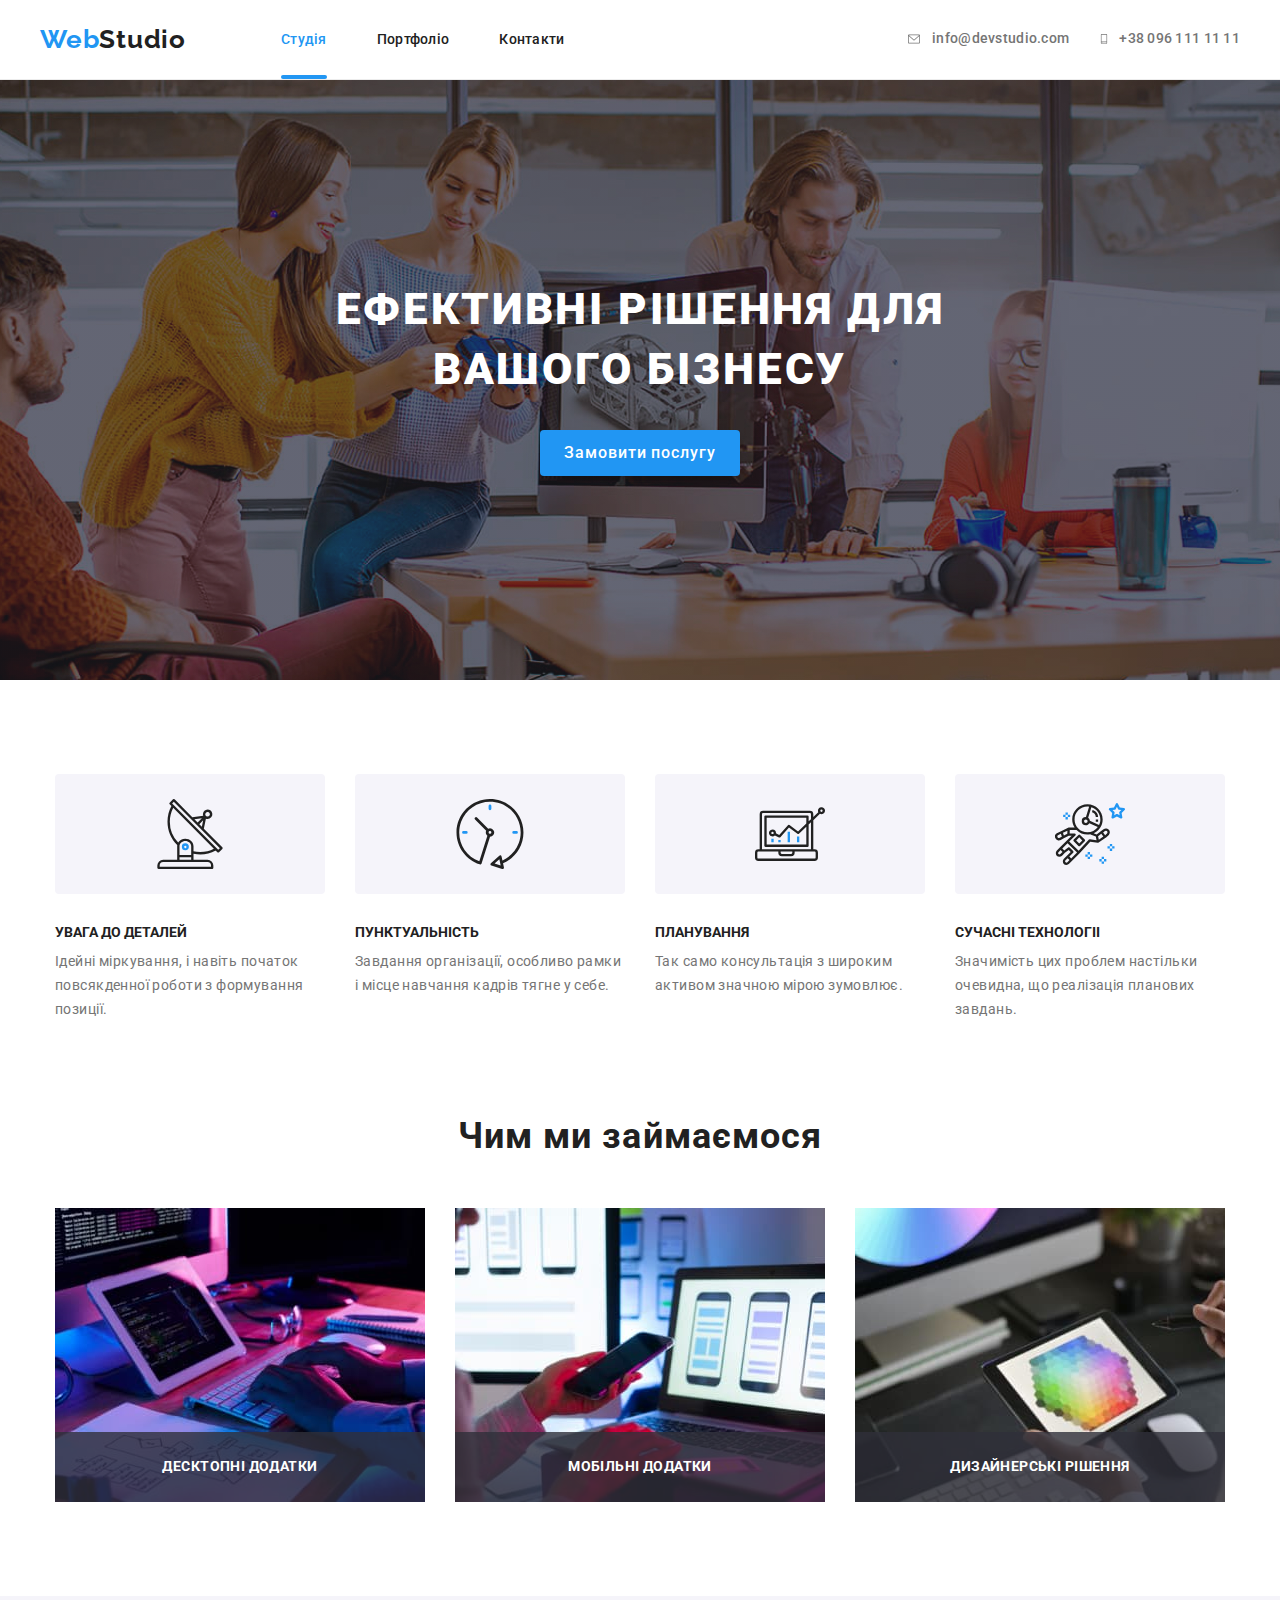
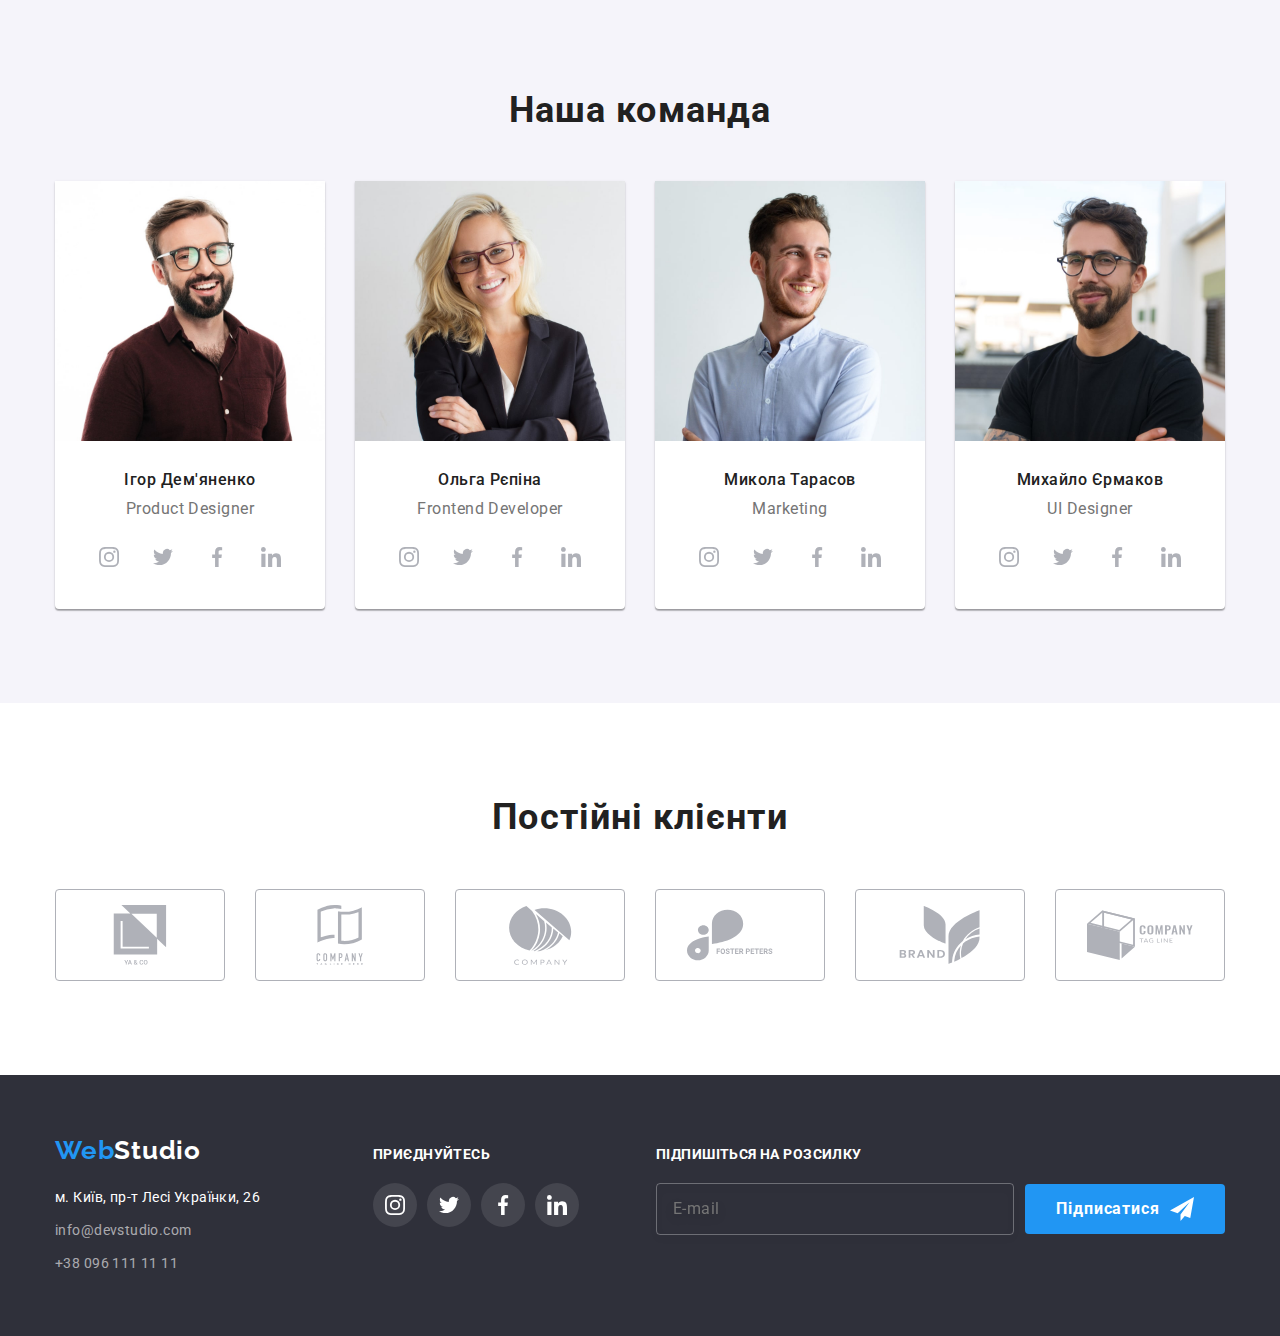
==== index.html @ 0184f4ee "Initial commit" ====
<!DOCTYPE html>
<html lang="uk">
  <!-- Голова -->
  <head>
    <meta charset="UTF-8" />
    <meta http-equiv="X-UA-Compatible" content="IE=edge" />
    <meta name="viewport" content="width=device-width, initial-scale=1.0" />
    <title>Document</title>
    <link
      href="https://fonts.googleapis.com/css2?family=Raleway:wght@700&family=Roboto:wght@400;500;700;900&display=swap"
      rel="stylesheet"
    />
    <link
      rel="stylesheet"
      href="https://cdnjs.cloudflare.com/ajax/libs/modern-normalize/1.1.0/modern-normalize.min.css"
    />
    <link rel="stylesheet" href="./css/main.min.css" />
  </head>

  <body>
    <!-- Шапка сайту -->
    <header class="header">
      <div class="header__container">
        <nav class="site-nav">
          <a class="logo link" href="./index.html"
            >Web<span class="logo__accent">Studio</span></a
          >

          <ul class="site-nav__list">
            <li class="site-nav__item">
              <a
                class="site-nav__link site-nav__link--current link"
                href="./index.html"
                >Студія</a
              >
            </li>
            <li class="site-nav__item">
              <a class="site-nav__link link" href="./portfolio.html"
                >Портфоліо</a
              >
            </li>
            <li class="site-nav__item">
              <a class="site-nav__link link" href="">Контакти</a>
            </li>
          </ul>
        </nav>

        <ul class="contacts">
          <li class="contacts__list">
            <a class="contacts__link link" href="mailto:info@devstudio.com"
              ><svg class="contacts__icon" width="16" height="12">
                <use href="./images/symbol-defs.svg#icon-envelope"></use>
              </svg>
              info@devstudio.com</a
            >
          </li>
          <li class="contacts__list">
            <a class="contacts__link link" href="tell:+380961111111"
              ><svg class="contacts__icon" width="10" height="16">
                <use href="./images/symbol-defs.svg#icon-smartphone"></use>
              </svg>
              +38 096 111 11 11</a
            >
          </li>
        </ul>
      </div>
    </header>

    <!-- Герой -->
    <main>
      <section class="section-hero section-hero--overlay">
        <div class="container">
          <h1 class="section-hero__title">
            Ефективні рішення для вашого бізнесу
          </h1>
          <button class="section-hero__button" type="button" data-modal-open>
            Замовити послугу
          </button>
        </div>
      </section>

      <!-- Наші переваги -->
      <section class="section">
        <div class="container">
          <h2 class="visually-hidden">Наші переваги</h2>

          <ul class="advantages">
            <li class="advantages__list">
              <div class="advanteges__icon">
                <svg width="70" height="70">
                  <use href="./images/symbol-defs.svg#icon-antenna"></use>
                </svg>
              </div>
              <h3 class="advantages__title">Увага до деталей</h3>
              <p class="advantages__text">
                Ідейні міркування, і навіть початок повсякденної роботи з
                формування позиції.
              </p>
            </li>

            <li class="advantages__list">
              <div class="advanteges__icon">
                <svg width="70" height="70">
                  <use href="./images/symbol-defs.svg#icon-clock"></use>
                </svg>
              </div>
              <h3 class="advantages__title">Пунктуальність</h3>
              <p class="advantages__text">
                Завдання організації, особливо рамки і місце навчання кадрів
                тягне у себе.
              </p>
            </li>

            <li class="advantages__list">
              <div class="advanteges__icon">
                <svg width="70" height="70">
                  <use href="./images/symbol-defs.svg#icon-diagram"></use>
                </svg>
              </div>
              <h3 class="advantages__title">Планування</h3>
              <p class="advantages__text">
                Так само консультація з широким активом значною мірою зумовлює.
              </p>
            </li>

            <li class="advantages__list">
              <div class="advanteges__icon">
                <svg width="70" height="70">
                  <use href="./images/symbol-defs.svg#icon-astronaut"></use>
                </svg>
              </div>
              <h3 class="advantages__title">Сучасні технологіі</h3>
              <p class="advantages__text">
                Значимість цих проблем настільки очевидна, що реалізація
                планових завдань.
              </p>
            </li>
          </ul>
        </div>
      </section>

      <!-- Чим ми займаємось -->
      <section class="section-about">
        <div class="container">
          <h2 class="section-about__title">Чим ми займаємося</h2>
          <ul class="whatwedo">
            <li>
              <div class="whatwedo__thumb">
                <img
                  src="./images/img1.jpg"
                  alt="Людина працює за комп'ютером"
                  width="370"
                />
                <div class="whatwedo__description">
                  <p>Десктопні додатки</p>
                </div>
              </div>
            </li>
            <li>
              <div class="whatwedo__thumb">
                <img
                  src="./images/img2.jpg"
                  alt="Людина працює на телефоні"
                  width="370"
                />
                <div class="whatwedo__description"><p>Мобільні додатки</p></div>
              </div>
            </li>
            <li>
              <div class="whatwedo__thumb">
                <img
                  src="./images/img3.jpg"
                  alt="Людина працює на планшеті"
                  width="370"
                />
                <div class="whatwedo__description">
                  <p>Дизайнерські рішення</p>
                </div>
              </div>
            </li>
          </ul>
        </div>
      </section>

      <!-- Наша команда -->
      <section class="section-team section-team--white">
        <div class="container">
          <h2 class="section-team__title">Наша команда</h2>

          <ul class="team">
            <li class="team__memder">
              <div class="team__thumb">
                <img
                  src="./images/team-img1.jpg"
                  alt="Учасник команди"
                  width="270"
                />
              </div>
              <div class="team__info">
                <h3 class="team__name">Ігор Дем'яненко</h3>
                <p lang="en" class="team__position">Product Designer</p>

                <ul class="socials-list">
                  <li>
                    <a href="" class="socials-list__link">
                      <svg
                        class="socials-list__icon"
                        height="20"
                        ;
                        width="20"
                        ;
                      >
                        <use
                          href="./images/symbol-defs.svg#icon-instagram"
                        ></use>
                      </svg>
                    </a>
                  </li>
                  <li>
                    <a href="" class="socials-list__link">
                      <svg class="socials-list__icon" width="20" height="20">
                        <use href="./images/symbol-defs.svg#icon-twitter"></use>
                      </svg>
                    </a>
                  </li>
                  <li>
                    <a href="" class="socials-list__link"
                      ><svg
                        class="socials-list__icon"
                        height="20"
                        ;
                        width="20"
                        ;
                      >
                        <use
                          href="./images/symbol-defs.svg#icon-facebook"
                        ></use>
                      </svg>
                    </a>
                  </li>
                  <li>
                    <a href="" class="socials-list__link"
                      ><svg
                        class="socials-list__icon"
                        height="20"
                        ;
                        width="20"
                        ;
                      >
                        <use
                          href="./images/symbol-defs.svg#icon-linkedin"
                        ></use>
                      </svg>
                    </a>
                  </li>
                </ul>
              </div>
            </li>

            <li class="team__memder">
              <div class="team__thumb">
                <img
                  src="./images/team-img2.jpg"
                  alt="Учасник команди"
                  width="270"
                />
              </div>
              <div class="team__info">
                <h3 class="team__name">Ольга Рєпіна</h3>
                <p lang="en" class="team__position">Frontend Developer</p>

                <ul class="socials-list">
                  <li>
                    <a href="" class="socials-list__link">
                      <svg
                        class="socials-list__icon"
                        height="20"
                        ;
                        width="20"
                        ;
                      >
                        <use
                          href="./images/symbol-defs.svg#icon-instagram"
                        ></use>
                      </svg>
                    </a>
                  </li>
                  <li>
                    <a href="" class="socials-list__link">
                      <svg class="socials-list__icon" width="20" height="20">
                        <use href="./images/symbol-defs.svg#icon-twitter"></use>
                      </svg>
                    </a>
                  </li>
                  <li>
                    <a href="" class="socials-list__link"
                      ><svg
                        class="socials-list__icon"
                        height="20"
                        ;
                        width="20"
                        ;
                      >
                        <use
                          href="./images/symbol-defs.svg#icon-facebook"
                        ></use>
                      </svg>
                    </a>
                  </li>
                  <li>
                    <a href="" class="socials-list__link"
                      ><svg
                        class="socials-list__icon"
                        height="20"
                        ;
                        width="20"
                        ;
                      >
                        <use
                          href="./images/symbol-defs.svg#icon-linkedin"
                        ></use>
                      </svg>
                    </a>
                  </li>
                </ul>
              </div>
            </li>

            <li class="team__memder">
              <div class="team__thumb">
                <img
                  src="./images/team-img3.jpg"
                  alt="Учасник команди"
                  width="270"
                />
              </div>
              <div class="team__info">
                <h3 class="team__name">Микола Тарасов</h3>
                <p lang="en" class="team__position">Marketing</p>

                <ul class="socials-list">
                  <li>
                    <a href="" class="socials-list__link">
                      <svg
                        class="socials-list__icon"
                        height="20"
                        ;
                        width="20"
                        ;
                      >
                        <use
                          href="./images/symbol-defs.svg#icon-instagram"
                        ></use>
                      </svg>
                    </a>
                  </li>
                  <li>
                    <a href="" class="socials-list__link">
                      <svg class="socials-list__icon" width="20" height="20">
                        <use href="./images/symbol-defs.svg#icon-twitter"></use>
                      </svg>
                    </a>
                  </li>
                  <li>
                    <a href="" class="socials-list__link"
                      ><svg
                        class="socials-list__icon"
                        height="20"
                        ;
                        width="20"
                        ;
                      >
                        <use
                          href="./images/symbol-defs.svg#icon-facebook"
                        ></use>
                      </svg>
                    </a>
                  </li>
                  <li>
                    <a href="" class="socials-list__link"
                      ><svg
                        class="socials-list__icon"
                        height="20"
                        ;
                        width="20"
                        ;
                      >
                        <use
                          href="./images/symbol-defs.svg#icon-linkedin"
                        ></use>
                      </svg>
                    </a>
                  </li>
                </ul>
              </div>
            </li>

            <li class="team__memder">
              <div class="team__thumb">
                <img
                  src="./images/team-img4.jpg"
                  alt="Учасник команди"
                  width="270"
                />
              </div>
              <div class="team__info">
                <h3 class="team__name">Михайло Єрмаков</h3>
                <p lang="en" class="team__position">UI Designer</p>

                <ul class="socials-list">
                  <li>
                    <a href="" class="socials-list__link">
                      <svg
                        class="socials-list__icon"
                        height="20"
                        ;
                        width="20"
                        ;
                      >
                        <use
                          href="./images/symbol-defs.svg#icon-instagram"
                        ></use>
                      </svg>
                    </a>
                  </li>
                  <li>
                    <a href="" class="socials-list__link">
                      <svg class="socials-list__icon" width="20" height="20">
                        <use href="./images/symbol-defs.svg#icon-twitter"></use>
                      </svg>
                    </a>
                  </li>
                  <li>
                    <a href="" class="socials-list__link"
                      ><svg
                        class="socials-list__icon"
                        height="20"
                        ;
                        width="20"
                        ;
                      >
                        <use
                          href="./images/symbol-defs.svg#icon-facebook"
                        ></use>
                      </svg>
                    </a>
                  </li>
                  <li>
                    <a href="" class="socials-list__link"
                      ><svg
                        class="socials-list__icon"
                        height="20"
                        ;
                        width="20"
                        ;
                      >
                        <use
                          href="./images/symbol-defs.svg#icon-linkedin"
                        ></use>
                      </svg>
                    </a>
                  </li>
                </ul>
              </div>
            </li>
          </ul>
        </div>
      </section>

      <!-- Наші клієнти -->
      <section class="section-clients">
        <div class="container">
          <h2 class="section-clients__title">Постійні клієнти</h2>
          <ul class="client">
            <li>
              <a class="client__link" href="">
                <svg class="client__icon" width="106" height="60">
                  <use href="./images/symbol-defs.svg#icon-first-client"></use>
                </svg>
              </a>
            </li>
            <li>
              <a class="client__link" href="">
                <svg class="client__icon" width="106" height="60">
                  <use href="./images/symbol-defs.svg#icon-second-client"></use>
                </svg>
              </a>
            </li>
            <li>
              <a class="client__link" href="">
                <svg class="client__icon" width="106" height="60">
                  <use href="./images/symbol-defs.svg#icon-third-client"></use>
                </svg>
              </a>
            </li>
            <li>
              <a class="client__link" href="">
                <svg class="client__icon" width="106" height="60">
                  <use href="./images/symbol-defs.svg#icon-fourth-client"></use>
                </svg>
              </a>
            </li>
            <li>
              <a class="client__link" href="">
                <svg class="client__icon" width="106" height="60">
                  <use href="./images/symbol-defs.svg#icon-fifth-client"></use>
                </svg>
              </a>
            </li>
            <li>
              <a class="client__link" href="">
                <svg class="client__icon" width="106" height="60">
                  <use href="./images/symbol-defs.svg#icon-sixth-client"></use>
                </svg>
              </a>
            </li>
          </ul>
        </div>
      </section>
    </main>

    <!-- Футер -->
    <footer class="footer">
      <div class="footer__container">
        <div class="info">
          <a class="logo link" href="./index.html"
            >Web<span class="logo__accent--white">Studio</span></a
          >

          <!-- Адреса -->
          <address class="address">
            <ul>
              <li class="address__list">
                <a
                  class="address__map link"
                  href="https://goo.gl/maps/CPtrU1FHBa2aNyZL9"
                  target="_blank"
                  rel="noopener noreferrer nofollow"
                  >м. Київ, пр-т Лесі Українки, 26</a
                >
              </li>
              <li class="address__list">
                <a class="address__link link" href="mailto:info@devstudio.com"
                  >info@devstudio.com</a
                >
              </li>
              <li class="address__list">
                <a class="address__link link" href="tel:+380961111111"
                  >+38 096 111 11 11</a
                >
              </li>
            </ul>
          </address>
        </div>

        <!-- Приєднуйтесь -->
        <div class="footer-info">
          <h2 class="footer-info__title">Приєднуйтесь</h2>
          <ul class="socials-list">
            <li>
              <a
                href=""
                class="socials-list__link socials-list__link—dark-background"
              >
                <svg class="socials-list__icon" width="20" height="20">
                  <use href="./images/symbol-defs.svg#icon-instagram"></use>
                </svg>
              </a>
            </li>
            <li>
              <a
                href=""
                class="socials-list__link socials-list__link—dark-background"
              >
                <svg class="socials-list__icon" width="20" height="20">
                  <use href="./images/symbol-defs.svg#icon-twitter"></use>
                </svg>
              </a>
            </li>
            <li>
              <a
                href=""
                class="socials-list__link socials-list__link—dark-background"
                ><svg class="socials-list__icon" width="20" height="20">
                  <use href="./images/symbol-defs.svg#icon-facebook"></use>
                </svg>
              </a>
            </li>
            <li>
              <a
                href=""
                class="socials-list__link socials-list__link—dark-background"
                ><svg class="socials-list__icon" width="20" height="20">
                  <use href="./images/symbol-defs.svg#icon-linkedin"></use>
                </svg>
              </a>
            </li>
          </ul>
        </div>

        <!-- Підпишіться -->
        <div class="form">
          <p class="form__text">Підпишіться на розсилку</p>
          <form name="email">
            <label
              ><input
                class="form__input"
                type="email"
                name="email"
                placeholder="E-mail"
            /></label>

            <button class="form__button" type="submit">
              Підписатися
              <svg class="form__icon" height="24" width="24">
                <use href="./images/symbol-defs.svg#icon-plane"></use>
              </svg>
            </button>
          </form>
        </div>
      </div>
    </footer>

    <!-- Модальне вікно -->
    <div class="backdrop is-hidden" data-modal>
      <div class="modal">
        <button type="button" class="modal__button" data-modal-close>
          <svg height="18" width="18">
            <use href="./images/symbol-defs.svg#icon-close"></use>
          </svg>
        </button>

        <form class="modal-form">
          <p class="modal-form__text">Залиште свої дані, ми вам передзвонимо</p>

          <label class="modal-form__label">
            <span class="modal-form__type">Ім'я</span>
            <input
              type="name"
              name="name"
              class="modal-form__input"
              autocomplete="on"
            />
            <svg class="modal-form__icon" height="18" width="18">
              <use href="./images/symbol-defs.svg#person-black"></use>
            </svg>
          </label>

          <label class="modal-form__label">
            <span class="modal-form__type">Телефон</span>
            <input
              type="tel"
              name="tel"
              class="modal-form__input"
              autocomplete="on"
            />
            <svg class="modal-form__icon" height="18" width="18">
              <use href="./images/symbol-defs.svg#phone-black"></use>
            </svg>
          </label>

          <label class="modal-form__label">
            <span class="modal-form__type">Поштa</span>
            <input
              type="email"
              name="email"
              class="modal-form__input"
              autocomplete="on"
            />
            <svg class="modal-form__icon" height="18" width="18">
              <use href="./images/symbol-defs.svg#email-black"></use>
            </svg>
          </label>

          <label class="modal-form__label modal-form__label--commentary">
            <span class="form-label">Коментар</span>
            <textarea
              class="modal-form__comment"
              name="comment"
              cols="30"
              rows="10"
              placeholder="Введіть текст"
            ></textarea>
          </label>

          <label class="checkbox">
            <input type="checkbox" class="checkbox__input" />
            <svg class="checkbox__icon">
              <use href="./images/symbol-defs.svg#icon-check"></use>
            </svg>
            <span
              >Погоджуюся з розсилкою та приймаю
              <a class="checkbox__link" href=""> Умови договору</a></span
            >
          </label>

          <div class="modal-send">
            <button type="submit" class="modal-send__button">Відправити</button>
          </div>
        </form>
      </div>
    </div>
    <script src="./modal.js"></script>
  </body>
</html>
---- css/main.min.css ----
/*! normalize.css v8.0.1 | MIT License | github.com/necolas/normalize.css */html{line-height:1.15;-webkit-text-size-adjust:100%}body{margin:0}main{display:block}h1{font-size:2em;margin:.67em 0}hr{-webkit-box-sizing:content-box;box-sizing:content-box;height:0;overflow:visible}pre{font-family:monospace,monospace;font-size:1em}a{background-color:rgba(0,0,0,0)}abbr[title]{border-bottom:none;text-decoration:underline;-webkit-text-decoration:underline dotted;text-decoration:underline dotted}b,strong{font-weight:bolder}code,kbd,samp{font-family:monospace,monospace;font-size:1em}small{font-size:80%}sub,sup{font-size:75%;line-height:0;position:relative;vertical-align:baseline}sub{bottom:-0.25em}sup{top:-0.5em}img{border-style:none}button,input,optgroup,select,textarea{font-family:inherit;font-size:100%;line-height:1.15;margin:0}button,input{overflow:visible}button,select{text-transform:none}button,[type=button],[type=reset],[type=submit]{-webkit-appearance:button}button::-moz-focus-inner,[type=button]::-moz-focus-inner,[type=reset]::-moz-focus-inner,[type=submit]::-moz-focus-inner{border-style:none;padding:0}button:-moz-focusring,[type=button]:-moz-focusring,[type=reset]:-moz-focusring,[type=submit]:-moz-focusring{outline:1px dotted ButtonText}fieldset{padding:.35em .75em .625em}legend{-webkit-box-sizing:border-box;box-sizing:border-box;color:inherit;display:table;max-width:100%;padding:0;white-space:normal}progress{vertical-align:baseline}textarea{overflow:auto}[type=checkbox],[type=radio]{-webkit-box-sizing:border-box;box-sizing:border-box;padding:0}[type=number]::-webkit-inner-spin-button,[type=number]::-webkit-outer-spin-button{height:auto}[type=search]{-webkit-appearance:textfield;outline-offset:-2px}[type=search]::-webkit-search-decoration{-webkit-appearance:none}::-webkit-file-upload-button{-webkit-appearance:button;font:inherit}details{display:block}summary{display:list-item}template{display:none}[hidden]{display:none}.visually-hidden{position:absolute;width:1px;height:1px;margin:-1px;border:0;padding:0;white-space:nowrap;-webkit-clip-path:inset(100%);clip-path:inset(100%);clip:rect(0 0 0 0);overflow:hidden}h1,h2,h3,h4,h5,h6,p{margin:0}ul{list-style:none}ul,ol{margin:0;padding-left:0}img{display:block;max-width:100%;height:auto}.link{text-decoration:none}body{color:#212121;font-family:"Roboto",sans-serif;font-size:14px;background-color:#fff}.container{width:1200px;padding:0 15px;margin-left:auto;margin-right:auto}.logo{color:#2196f3;font-family:"Raleway";font-style:normal;font-size:26px;font-weight:700;line-height:1.19;letter-spacing:.03em;margin-right:95px}.logo__accent{color:#212121}.logo__accent--white{color:#fff}.site-nav{display:-webkit-box;display:-ms-flexbox;display:flex;-webkit-box-align:center;-ms-flex-align:center;align-items:center}.site-nav__list{display:-webkit-box;display:-ms-flexbox;display:flex;gap:50px}.site-nav__link{color:#212121;font-weight:500;line-height:1.14;letter-spacing:.02em;-webkit-transition:color 250ms cubic-bezier(0.4, 0, 0.2, 1);transition:color 250ms cubic-bezier(0.4, 0, 0.2, 1)}.site-nav__link:hover,.site-nav__link:focus{color:#2196f3}.site-nav__link--current{position:relative;color:#2196f3}.site-nav__link--current::after{content:"";position:absolute;display:block;left:0;width:100%;height:4px;bottom:-32.2px;background:#2196f3;border-radius:2px}.contacts__icon{fill:currentColor;margin-right:10px}.contacts__icon:hover,.contacts__icon:focus{color:#2196f3}.contacts__list{display:-webkit-inline-box;display:-ms-inline-flexbox;display:inline-flex}.contacts{display:-webkit-box;display:-ms-flexbox;display:flex;margin-left:auto;gap:30px}.contacts__link{display:-webkit-box;display:-ms-flexbox;display:flex;-webkit-box-align:center;-ms-flex-align:center;align-items:center;-webkit-transition:color 250ms cubic-bezier(0.4, 0, 0.2, 1);transition:color 250ms cubic-bezier(0.4, 0, 0.2, 1);font-weight:500;line-height:1.14;letter-spacing:.02em;color:#757575}.contacts__link:hover,.contacts__link:focus{color:#2196f3}.section{padding-top:94px;padding-bottom:94px}.card-set{display:-webkit-box;display:-ms-flexbox;display:flex;-ms-flex-wrap:wrap;flex-wrap:wrap;margin-left:-30px;margin-top:-30px}.card-set__link{display:block;text-decoration:none;-webkit-transition:-webkit-box-shadow 250ms cubic-bezier(0.4, 0, 0.2, 1);transition:-webkit-box-shadow 250ms cubic-bezier(0.4, 0, 0.2, 1);transition:box-shadow 250ms cubic-bezier(0.4, 0, 0.2, 1);transition:box-shadow 250ms cubic-bezier(0.4, 0, 0.2, 1), -webkit-box-shadow 250ms cubic-bezier(0.4, 0, 0.2, 1)}.card-set__link:hover,.card-set__link:focus{-webkit-box-shadow:0px 1px 1px rgba(0,0,0,.12),0px 4px 4px rgba(0,0,0,.06),1px 4px 6px rgba(0,0,0,.16);box-shadow:0px 1px 1px rgba(0,0,0,.12),0px 4px 4px rgba(0,0,0,.06),1px 4px 6px rgba(0,0,0,.16)}.card-set__item{border:1px solid #eee;background:#fff;-ms-flex-preferred-size:calc(33.3333333333% - 30px);flex-basis:calc(33.3333333333% - 30px);margin-left:30px;margin-top:30px}.card-set__thumb{position:relative;overflow:hidden}.card-set__title{line-height:2;font-size:18px;letter-spacing:.06em;color:#212121;margin-bottom:4px}.card-set__text{line-height:1.88;letter-spacing:.03em;font-size:16px;color:#757575}.card-set__meta{padding:20px 24px}.card-set__description{position:absolute;top:0;left:0;display:block;-webkit-box-pack:center;-ms-flex-pack:center;justify-content:center;-webkit-box-align:center;-ms-flex-align:center;align-items:center;width:100%;height:100%;color:#fff;background-color:rgba(33,150,243,.9);-webkit-transform:translateY(101%);transform:translateY(101%);-webkit-transition:-webkit-transform 250ms cubic-bezier(0.4, 0, 0.2, 1);transition:-webkit-transform 250ms cubic-bezier(0.4, 0, 0.2, 1);transition:transform 250ms cubic-bezier(0.4, 0, 0.2, 1);transition:transform 250ms cubic-bezier(0.4, 0, 0.2, 1), -webkit-transform 250ms cubic-bezier(0.4, 0, 0.2, 1);text-align:left;padding:63px 24px;font-weight:400;font-size:18px;line-height:1.56;letter-spacing:.03em}.card-set__link:hover .card-set__description,.card-set__link:focus .card-set__description{-webkit-transform:translateY(0%);transform:translateY(0%)}.socials-list{display:-webkit-box;display:-ms-flexbox;display:flex;-webkit-box-pack:center;-ms-flex-pack:center;justify-content:center;gap:10px}.socials-list__icon{fill:currentColor}.socials-list__link{display:-webkit-box;display:-ms-flexbox;display:flex;-webkit-box-align:center;-ms-flex-align:center;align-items:center;-webkit-box-pack:center;-ms-flex-pack:center;justify-content:center;height:44px;width:44px;border-radius:50%;color:#afb1b8;-webkit-transition:color 250ms cubic-bezier(0.4, 0, 0.2, 1),background-color 250ms cubic-bezier(0.4, 0, 0.2, 1);transition:color 250ms cubic-bezier(0.4, 0, 0.2, 1),background-color 250ms cubic-bezier(0.4, 0, 0.2, 1)}.socials-list__link:hover,.socials-list__link:focus{background-color:#2196f3;color:#fff}.socials-list__link—dark-background{background-color:rgba(255,255,255,.1);color:#fff}.address__list:not(:last-child){margin-bottom:9px}.address__list:first-child{margin-top:20px}.address__link{font-style:normal;line-height:1.71;letter-spacing:.03em;color:rgba(255,255,255,.6);-webkit-transition:color 250ms cubic-bezier(0.4, 0, 0.2, 1);transition:color 250ms cubic-bezier(0.4, 0, 0.2, 1)}.address__link:hover,.address__link:focus{color:#2196f3}.address__map{font-style:normal;line-height:1.71;letter-spacing:.03em;color:#fff}.footer-info{text-align:left}.footer-info__title{color:#fff;margin-bottom:20px;font-size:14px;line-height:1.14;letter-spacing:.03em;text-transform:uppercase}.form__text{font-weight:700;font-size:14px;line-height:1.14;letter-spacing:.03em;text-transform:uppercase;color:#fff;margin-bottom:20px}.form__icon{margin-left:10px}.form__input{width:358px;margin-right:8px;padding:15px 16px;font-weight:400;font-size:16px;line-height:1.25;letter-spacing:.03em;background-color:rgba(0,0,0,0);color:#fff;border:1px solid rgba(255,255,255,.3);-webkit-filter:drop-shadow(0px 4px 4px rgba(0, 0, 0, 0.15));filter:drop-shadow(0px 4px 4px rgba(0, 0, 0, 0.15));border-radius:4px}.form__button{width:200px;padding:10px 28px;border:0;border-radius:4px;fill:#fff;font-weight:700;font-size:16px;line-height:1.88;letter-spacing:.06em;display:-webkit-inline-box;display:-ms-inline-flexbox;display:inline-flex;-webkit-box-pack:center;-ms-flex-pack:center;justify-content:center;-webkit-box-align:center;-ms-flex-align:center;align-items:center;cursor:pointer;color:#fff;background-color:#2196f3;-webkit-transition:-webkit-box-shadow 250ms cubic-bezier(0.4, 0, 0.2, 1);transition:-webkit-box-shadow 250ms cubic-bezier(0.4, 0, 0.2, 1);transition:box-shadow 250ms cubic-bezier(0.4, 0, 0.2, 1);transition:box-shadow 250ms cubic-bezier(0.4, 0, 0.2, 1), -webkit-box-shadow 250ms cubic-bezier(0.4, 0, 0.2, 1)}.form__button:hover,.form__button:focus{-webkit-box-shadow:0px 4px 4px rgba(0,0,0,.15);box-shadow:0px 4px 4px rgba(0,0,0,.15);border-radius:4px}.button-menu{display:-webkit-box;display:-ms-flexbox;display:flex;-webkit-box-pack:center;-ms-flex-pack:center;justify-content:center;margin-bottom:50px}.button-menu__button{border-radius:4px;border-color:rgba(0,0,0,0);color:#212121;cursor:pointer;background:#f5f4fa;font-weight:500;font-size:16px;line-height:1.88;padding:6px 22px;margin:0 8px;min-width:73px;display:-webkit-box;display:-ms-flexbox;display:flex;-webkit-box-align:center;-ms-flex-align:center;align-items:center;text-align:center;letter-spacing:.06em;-webkit-transition:color 250ms cubic-bezier(0.4, 0, 0.2, 1),background-color 250ms cubic-bezier(0.4, 0, 0.2, 1),-webkit-box-shadow 250ms cubic-bezier(0.4, 0, 0.2, 1);transition:color 250ms cubic-bezier(0.4, 0, 0.2, 1),background-color 250ms cubic-bezier(0.4, 0, 0.2, 1),-webkit-box-shadow 250ms cubic-bezier(0.4, 0, 0.2, 1);transition:color 250ms cubic-bezier(0.4, 0, 0.2, 1),background-color 250ms cubic-bezier(0.4, 0, 0.2, 1),box-shadow 250ms cubic-bezier(0.4, 0, 0.2, 1);transition:color 250ms cubic-bezier(0.4, 0, 0.2, 1),background-color 250ms cubic-bezier(0.4, 0, 0.2, 1),box-shadow 250ms cubic-bezier(0.4, 0, 0.2, 1),-webkit-box-shadow 250ms cubic-bezier(0.4, 0, 0.2, 1)}.button-menu__button:hover,.button-menu__button:focus{background-color:#2196f3;color:#fff;-webkit-box-shadow:0px 4px 4px rgba(0,0,0,.15);box-shadow:0px 4px 4px rgba(0,0,0,.15)}.backdrop.is-hidden{opacity:0;pointer-events:none;visibility:hidden}.backdrop{position:fixed;top:0;left:0;width:100%;height:100%;background:rgba(0,0,0,.2);opacity:1;visibility:visible;-webkit-transition:opacity 250ms cubic-bezier(0.4, 0, 0.2, 1),visibility 250ms cubic-bezier(0.4, 0, 0.2, 1);transition:opacity 250ms cubic-bezier(0.4, 0, 0.2, 1),visibility 250ms cubic-bezier(0.4, 0, 0.2, 1)}.modal{position:absolute;top:50%;left:50%;-webkit-transform:translate(-50%, -50%) scale(1);transform:translate(-50%, -50%) scale(1);opacity:1;min-width:528px;min-height:581px;padding:40px;background-color:#fff;-webkit-box-shadow:0px 1px 3px rgba(0,0,0,.12),0px 1px 1px rgba(0,0,0,.14),0px 2px 1px rgba(0,0,0,.2);box-shadow:0px 1px 3px rgba(0,0,0,.12),0px 1px 1px rgba(0,0,0,.14),0px 2px 1px rgba(0,0,0,.2);border-radius:4px;-webkit-transition:opacity 250ms cubic-bezier(0.4, 0, 0.2, 1),-webkit-transform 250ms cubic-bezier(0.4, 0, 0.2, 1);transition:opacity 250ms cubic-bezier(0.4, 0, 0.2, 1),-webkit-transform 250ms cubic-bezier(0.4, 0, 0.2, 1);transition:transform 250ms cubic-bezier(0.4, 0, 0.2, 1),opacity 250ms cubic-bezier(0.4, 0, 0.2, 1);transition:transform 250ms cubic-bezier(0.4, 0, 0.2, 1),opacity 250ms cubic-bezier(0.4, 0, 0.2, 1),-webkit-transform 250ms cubic-bezier(0.4, 0, 0.2, 1)}.backdrop.is-hidden .modal{-webkit-transform:translate(-50%, -50%) scale(1.5);transform:translate(-50%, -50%) scale(1.5);opacity:0}.modal__button{position:absolute;top:8px;right:8px;padding:6px;color:#000;background-color:rgba(0,0,0,0);border:1px solid rgba(0,0,0,.1);border-radius:50%;cursor:pointer;display:-webkit-box;display:-ms-flexbox;display:flex;-webkit-box-align:center;-ms-flex-align:center;align-items:center;-webkit-box-pack:center;-ms-flex-pack:center;justify-content:center;-webkit-transition:fill 250ms cubic-bezier(0.4, 0, 0.2, 1);transition:fill 250ms cubic-bezier(0.4, 0, 0.2, 1)}.modal__button:hover,.modal__button:focus{fill:#2196f3}.modal-form__text{margin-bottom:12px;font-weight:700;font-size:20px;line-height:1.15;text-align:center;letter-spacing:.03em;color:#212121}.modal-form__label{position:relative;display:-webkit-box;display:-ms-flexbox;display:flex;-webkit-box-orient:vertical;-webkit-box-direction:normal;-ms-flex-direction:column;flex-direction:column;margin-bottom:10px;font-weight:400;font-size:12px;line-height:1.16;letter-spacing:.01em;color:#757575}.modal-form__input{height:40px;margin-top:4px;padding:11px 42px 12px;border:1px solid rgba(33,33,33,.2);border-radius:4px;outline:rgba(0,0,0,0);-webkit-transition:border-color 250ms cubic-bezier(0.4, 0, 0.2, 1);transition:border-color 250ms cubic-bezier(0.4, 0, 0.2, 1)}.modal-form__label:focus-within .modal-form__input{border:1px solid #2196f3;border-radius:4px}.modal-form__icon{position:absolute;top:50%;left:15px;-webkit-transition:fill 250ms cubic-bezier(0.4, 0, 0.2, 1);transition:fill 250ms cubic-bezier(0.4, 0, 0.2, 1)}.modal-form__label:focus-within .modal-form__icon{fill:#2196f3}.modal-form__comment{resize:none;padding:12px 16px;height:120px;margin-top:4px;outline:rgba(0,0,0,0);border:1px solid rgba(33,33,33,.2);border-radius:4px;-webkit-transition:border-color 250ms cubic-bezier(0.4, 0, 0.2, 1);transition:border-color 250ms cubic-bezier(0.4, 0, 0.2, 1)}.modal-form__label:focus-within .modal-form__comment{border:1px solid #2196f3;border-radius:4px}.modal-form__label--commentary{margin-bottom:20px}.checkbox{display:-webkit-box;display:-ms-flexbox;display:flex;-webkit-box-pack:center;-ms-flex-pack:center;justify-content:center;-webkit-box-align:center;-ms-flex-align:center;align-items:center;font-size:14px;line-height:1.71;letter-spacing:.03em;color:#757575}.checkbox__icon{display:inline-block;width:16px;height:15px;margin-right:8px;fill:#fff;border:2px solid #212121;border-radius:2px}.checkbox__input:checked+.checkbox__icon{width:16px;height:15px;border:none;border-color:#2196f3;fill:#2196f3;background-origin:border-box}.checkbox__link{color:#2196f3}.checkbox__input{position:absolute;width:1px;height:1px;margin:-1px;border:0;padding:0;white-space:nowrap;-webkit-clip-path:inset(100%);clip-path:inset(100%);clip:rect(0 0 0 0);overflow:hidden}.modal-send{display:-webkit-box;display:-ms-flexbox;display:flex;-webkit-box-pack:center;-ms-flex-pack:center;justify-content:center;-webkit-box-align:center;-ms-flex-align:center;align-items:center;margin-top:30px}.modal-send__button{padding:10px 52px;font-weight:700;font-size:16px;line-height:1.88;letter-spacing:.06em;text-align:center;border:rgba(0,0,0,0);cursor:pointer;color:#fff;background-color:#2196f3;border-radius:4px;-webkit-transition:-webkit-box-shadow 250ms cubic-bezier(0.4, 0, 0.2, 1);transition:-webkit-box-shadow 250ms cubic-bezier(0.4, 0, 0.2, 1);transition:box-shadow 250ms cubic-bezier(0.4, 0, 0.2, 1);transition:box-shadow 250ms cubic-bezier(0.4, 0, 0.2, 1), -webkit-box-shadow 250ms cubic-bezier(0.4, 0, 0.2, 1)}.modal-send__button:hover,.modal-send__button:focus{-webkit-box-shadow:0px 4px 4px rgba(0,0,0,.15);box-shadow:0px 4px 4px rgba(0,0,0,.15)}.header{border-bottom:1px solid #ececec}.header__container{display:-webkit-box;display:-ms-flexbox;display:flex;padding:24px 0;width:1200px;margin-left:auto;margin-right:auto}.section-hero__button{cursor:pointer;border-color:rgba(0,0,0,0);letter-spacing:.06em;font-weight:500;font-size:16px;line-height:1.88;padding:6px 22px;min-width:73px;background-color:#2196f3;color:#fff;-webkit-box-shadow:0px 4px 4px rgba(0,0,0,.15);box-shadow:0px 4px 4px rgba(0,0,0,.15);border-radius:4px;margin-top:30px;-webkit-transition:color 250ms cubic-bezier(0.4, 0, 0.2, 1),background-color 250ms cubic-bezier(0.4, 0, 0.2, 1);transition:color 250ms cubic-bezier(0.4, 0, 0.2, 1),background-color 250ms cubic-bezier(0.4, 0, 0.2, 1)}.section-hero__button:hover,.section-hero__button:focus{background:#fff;color:#212121}.section-hero{background:#2f303a;text-align:center;padding:200px 0}.section-hero--overlay{height:600px;max-width:1600px;margin-left:auto;margin-right:auto;background-image:-webkit-gradient(linear, left top, right top, from(rgba(47, 48, 58, 0.4)), to(rgba(47, 48, 58, 0.4))),url(../images/backgroundimg.jpg);background-image:linear-gradient(to right, rgba(47, 48, 58, 0.4), rgba(47, 48, 58, 0.4)),url(../images/backgroundimg.jpg);background-size:cover;background-position:center;background-repeat:no-repeat}.section-hero__title{width:696px;font-weight:900;line-height:1.36;font-size:44px;letter-spacing:.06em;text-transform:uppercase;margin:0 auto;color:#fff}.section-about{padding-top:0;padding-bottom:94px}.section-about__title{font-size:36px;line-height:1.16;letter-spacing:.03em;margin-bottom:50px;text-align:center}.whatwedo{display:-webkit-box;display:-ms-flexbox;display:flex;gap:30px}.whatwedo__thumb{position:relative}.whatwedo__thumb::before{content:"";position:absolute;left:0;bottom:0;height:70px;width:100%;background-color:rgba(47,48,58,.8)}.whatwedo__description{position:absolute;bottom:27px;left:50%;-webkit-transform:translate(-50%);transform:translate(-50%);font-weight:700;font-size:14px;line-height:1.14;letter-spacing:.03em;text-transform:uppercase;color:#fff}.section-team{padding-top:94px;padding-bottom:94px}.section-team__title{font-size:36px;line-height:1.16;letter-spacing:.03em;margin-bottom:50px;text-align:center}.section-team--white{background:#f5f4fa}.team{display:-webkit-box;display:-ms-flexbox;display:flex;-ms-flex-wrap:wrap;flex-wrap:wrap;background-color:#f5f4fa;margin-left:-30px;margin-top:-30px}.team__memder{width:270px;margin-left:30px;margin-top:30px;background:#fff;-webkit-box-shadow:0px 1px 3px rgba(0,0,0,.12),0px 1px 1px rgba(0,0,0,.14),0px 2px 1px rgba(0,0,0,.2);box-shadow:0px 1px 3px rgba(0,0,0,.12),0px 1px 1px rgba(0,0,0,.14),0px 2px 1px rgba(0,0,0,.2);border-radius:0px 0px 4px 4px;text-align:center}.team__info{padding-top:30px;padding-bottom:30px}.team__name{font-weight:500;line-height:1.18;font-size:16px;text-align:center;letter-spacing:.03em;margin-bottom:10px}.team__position{line-height:1.18;font-size:16px;text-align:center;letter-spacing:.03em;color:#757575;margin-bottom:16px}.footer{background:#2f303a;padding:60px 0}.footer__container{display:-webkit-box;display:-ms-flexbox;display:flex;-webkit-box-pack:justify;-ms-flex-pack:justify;justify-content:space-between;-webkit-box-align:baseline;-ms-flex-align:baseline;align-items:baseline;width:1200px;padding:0 15px;margin-left:auto;margin-right:auto}.advantages{display:-webkit-box;display:-ms-flexbox;display:flex;gap:30px}.advanteges__icon{height:120px;width:270px;margin-bottom:30px;display:-webkit-box;display:-ms-flexbox;display:flex;-webkit-box-align:center;-ms-flex-align:center;align-items:center;-webkit-box-pack:center;-ms-flex-pack:center;justify-content:center;background-color:#f5f4fa;border-radius:4px}.advantages__title{margin-bottom:10px;font-size:14px;text-transform:uppercase}.advantages__text{color:#757575;line-height:1.71;letter-spacing:.03em}.section-clients{padding-top:94px;padding-bottom:94px}.section-clients__title{text-align:center;margin-bottom:50px;font-weight:700;font-size:36px;line-height:1.16;letter-spacing:.03em;color:#212121}.client{display:-webkit-box;display:-ms-flexbox;display:flex;gap:30px;-webkit-box-pack:center;-ms-flex-pack:center;justify-content:center}.client__link{display:-webkit-box;display:-ms-flexbox;display:flex;-webkit-box-align:center;-ms-flex-align:center;align-items:center;-webkit-box-pack:center;-ms-flex-pack:center;justify-content:center;height:92px;width:170px;color:#afb1b8;border:1px solid #afb1b8;border-radius:4px;-webkit-transition:color 250ms cubic-bezier(0.4, 0, 0.2, 1),border-color 250ms cubic-bezier(0.4, 0, 0.2, 1);transition:color 250ms cubic-bezier(0.4, 0, 0.2, 1),border-color 250ms cubic-bezier(0.4, 0, 0.2, 1)}.client__link:hover,.client__link:focus{border-color:#2196f3;color:#2196f3}.client__icon{fill:currentColor}/*# sourceMappingURL=main.min.css.map */
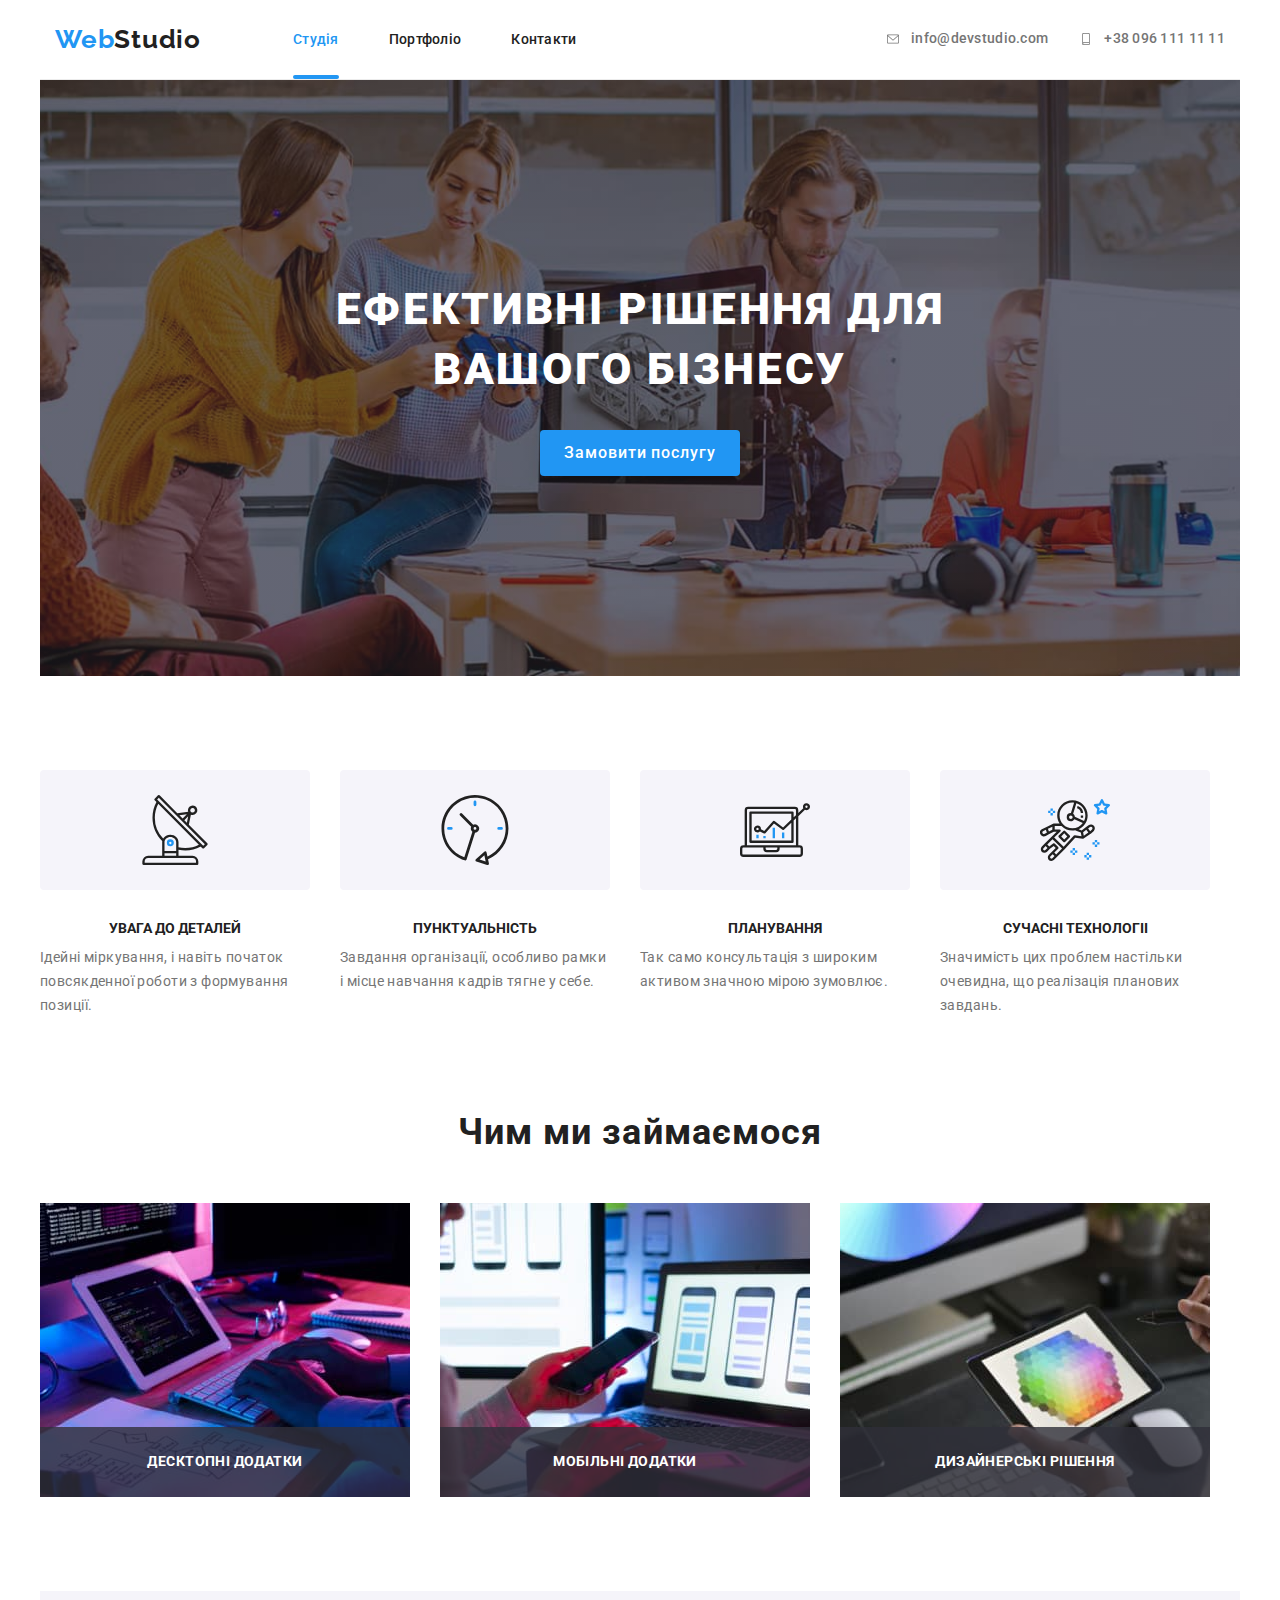
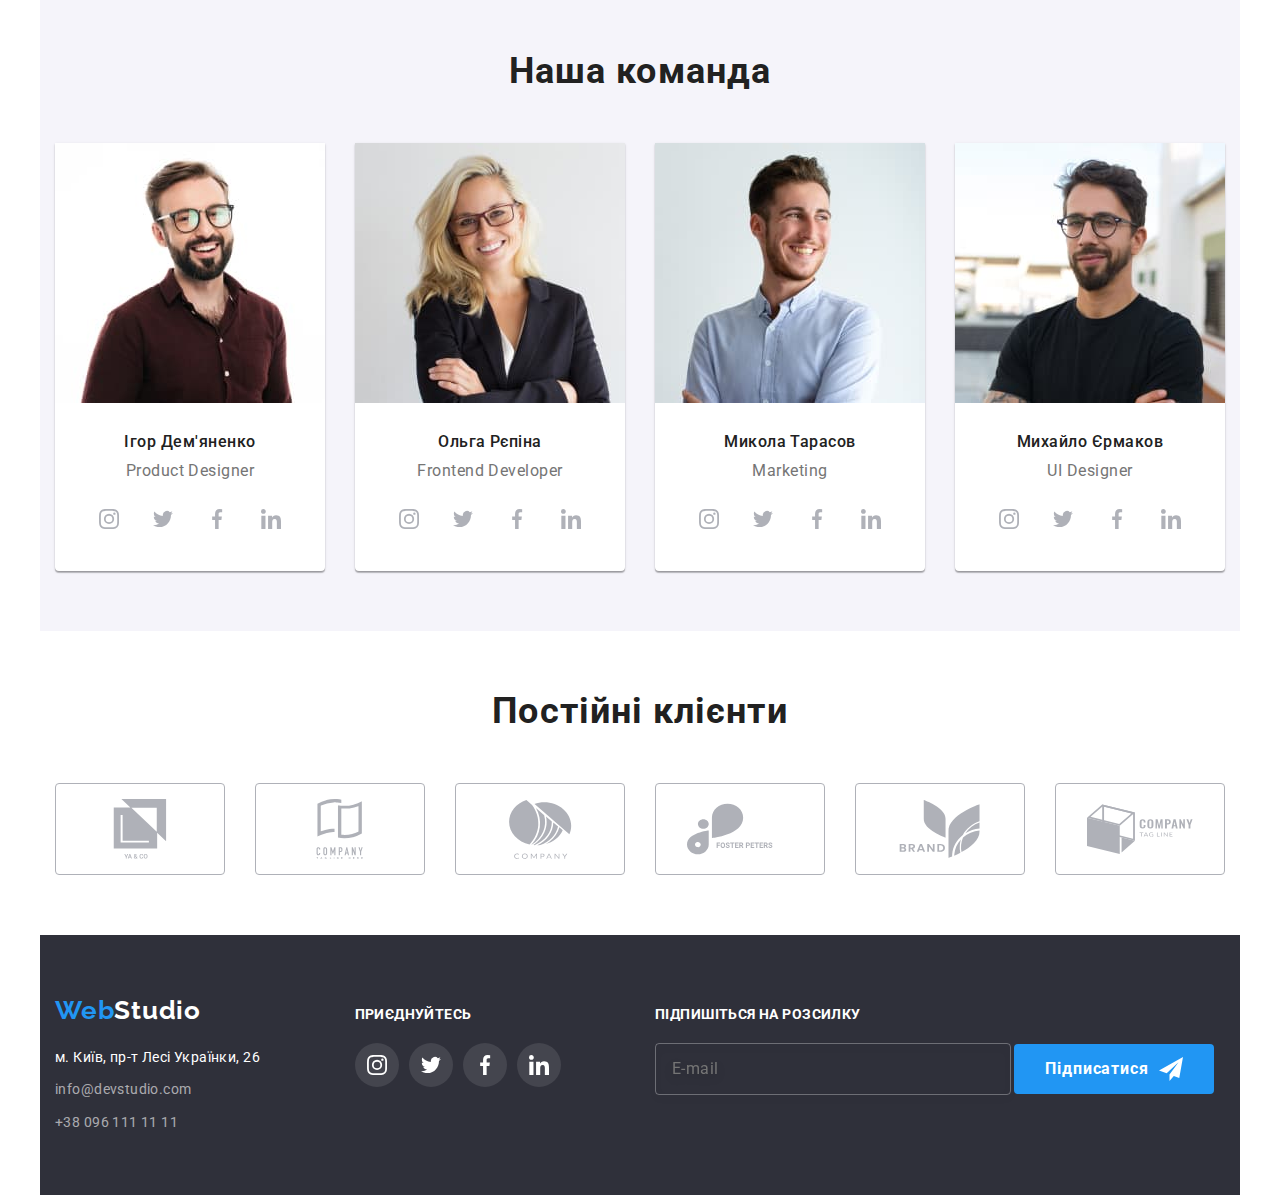
==== commit f22de35b: "Додає дз8" ====
--- a/index.html
+++ b/index.html
@@ -44,7 +44,11 @@
             </li>
           </ul>
         </nav>
-
+        <button type="button" class="menu-button" open-menu>
+          <svg height="40" width="40" aria-label="Перемикач мобільного меню">
+            <use href="./images/symbol-defs.svg#icon-menu"></use>
+          </svg>
+        </button>
         <ul class="contacts">
           <li class="contacts__list">
             <a class="contacts__link link" href="mailto:info@devstudio.com"
@@ -64,12 +68,80 @@
           </li>
         </ul>
       </div>
+      <!-- Мобільне меню -->
+      <div class="mobile-menu" menu-container aria-expanded="false">
+        <button type="button" class="menu-close" close-menu>
+          <svg height="40" width="40">
+            <use href="./images/symbol-defs.svg#icon-close"></use>
+          </svg>
+        </button>
+
+        <div class="menu-container">
+          <div class="mob-menu-top">
+            <ul class="mob-nav__list">
+              <li class="mob-nav__item">
+                <a
+                  class="mob-nav__link mob-nav__link--current link"
+                  href="./index.html"
+                  >Студія</a
+                >
+              </li>
+              <li class="mob-nav__item">
+                <a class="mob-nav__link link" href="./portfolio.html"
+                  >Портфоліо</a
+                >
+              </li>
+              <li class="mob-nav__item">
+                <a class="mob-nav__link link" href="">Контакти</a>
+              </li>
+            </ul>
+          </div>
+
+          <div class="mob-menu-bottom">
+            <ul class="contacts-menu">
+              <li class="contacts-menu__list">
+                <a
+                  class="contacts-menu__link link"
+                  href="mailto:info@devstudio.com"
+                  ><svg class="contacts__icon" width="16" height="12">
+                    <use href="./images/symbol-defs.svg#icon-envelope"></use>
+                  </svg>
+                  info@devstudio.com</a
+                >
+              </li>
+              <li class="contacts-menu__list">
+                <a class="contacts-menu__link link" href="tell:+380961111111"
+                  ><svg class="contacts__icon" width="10" height="16">
+                    <use href="./images/symbol-defs.svg#icon-smartphone"></use>
+                  </svg>
+                  +38 096 111 11 11</a
+                >
+              </li>
+            </ul>
+
+            <ul class="menu-social">
+              <li class="menu-social__list">
+                <a href="" class="menu-social__link link">Instagram</a>
+              </li>
+              <li class="menu-social__list">
+                <a href="" class="menu-social__link link">Twitter</a>
+              </li>
+              <li class="menu-social__list">
+                <a href="" class="menu-social__link link">Facebook</a>
+              </li>
+              <li class="menu-social__list">
+                <a href="" class="menu-social__link link">LinkedIn</a>
+              </li>
+            </ul>
+          </div>
+        </div>
+      </div>
     </header>
 
-    <!-- Герой -->
     <main>
+      <!-- Герой -->
       <section class="section-hero section-hero--overlay">
-        <div class="container">
+        <div class="container-hero">
           <h1 class="section-hero__title">
             Ефективні рішення для вашого бізнесу
           </h1>
@@ -146,11 +218,19 @@
           <ul class="whatwedo">
             <li>
               <div class="whatwedo__thumb">
-                <img
-                  src="./images/img1.jpg"
-                  alt="Людина працює за комп'ютером"
-                  width="370"
-                />
+                <picture>
+                  <source
+                    media="(min-width:1200px)"
+                    srcset="
+                      ./images/whatwedo-1-320.jpg 1x,
+                      ./images/whatwedo-1-640.jpg 2x,
+                      ./images/whatwedo-1-960.jpg 3x
+                    " />
+                  <img
+                    src="./images/whatwedo-1-320.jpg"
+                    alt="Людина працює за комп'ютером"
+                    width="370"
+                /></picture>
                 <div class="whatwedo__description">
                   <p>Десктопні додатки</p>
                 </div>
@@ -158,21 +238,37 @@
             </li>
             <li>
               <div class="whatwedo__thumb">
-                <img
-                  src="./images/img2.jpg"
-                  alt="Людина працює на телефоні"
-                  width="370"
-                />
+                <picture>
+                  <source
+                    media="(min-width:1200px)"
+                    srcset="
+                      ./images/whatwedo-2-320.jpg 1x,
+                      ./images/whatwedo-2-640.jpg 2x,
+                      ./images/whatwedo-2-960.jpg 3x
+                    " />
+                  <img
+                    src="./images/whatwedo-2-320.jpg"
+                    alt="Людина працює на телефоні"
+                    width="370"
+                /></picture>
                 <div class="whatwedo__description"><p>Мобільні додатки</p></div>
               </div>
             </li>
             <li>
               <div class="whatwedo__thumb">
-                <img
-                  src="./images/img3.jpg"
-                  alt="Людина працює на планшеті"
-                  width="370"
-                />
+                <picture>
+                  <source
+                    media="(min-width:1200px)"
+                    srcset="
+                      ./images/whatwedo-3-320.jpg 1x,
+                      ./images/whatwedo-3-640.jpg 2x,
+                      ./images/whatwedo-3-960.jpg 3x
+                    " />
+                  <img
+                    src="./images/whatwedo-3-320.jpg"
+                    alt="Людина працює на планшеті"
+                    width="370"
+                /></picture>
                 <div class="whatwedo__description">
                   <p>Дизайнерські рішення</p>
                 </div>
@@ -190,11 +286,32 @@
           <ul class="team">
             <li class="team__memder">
               <div class="team__thumb">
-                <img
-                  src="./images/team-img1.jpg"
-                  alt="Учасник команди"
-                  width="270"
-                />
+                <picture>
+                  <source
+                    media="(max-width:767px)"
+                    srcset="
+                      ./images/team-member-mob-1-320.jpg 1x,
+                      ./images/team-member-mob-1-640.jpg 2x,
+                      ./images/team-member-mob-1-960.jpg 3x
+                    " />
+                  <source
+                    media="(max-width:1199px)"
+                    srcset="
+                      ./images/team-member-tablet-1-320.jpg 1x,
+                      ./images/team-member-tablet-1-640.jpg 2x,
+                      ./images/team-member-tablet-1-960.jpg 3x
+                    " />
+                  <source
+                    media="(min-width:1200px)"
+                    srcset="
+                      ./images/team-member-desc-1-320.jpg 1x,
+                      ./images/team-member-desc-1-640.jpg 2x,
+                      ./images/team-member-desc-1-960.jpg 3x
+                    " />
+                  <img
+                    src="./images/team-memder-mob-1-320.jpg"
+                    alt="Учасник команди"
+                /></picture>
               </div>
               <div class="team__info">
                 <h3 class="team__name">Ігор Дем'яненко</h3>
@@ -259,11 +376,32 @@
 
             <li class="team__memder">
               <div class="team__thumb">
-                <img
-                  src="./images/team-img2.jpg"
-                  alt="Учасник команди"
-                  width="270"
-                />
+                <picture>
+                  <source
+                    media="(max-width:767px)"
+                    srcset="
+                      ./images/team-member-mob-2-320.jpg 1x,
+                      ./images/team-member-mob-2-640.jpg 2x,
+                      ./images/team-member-mob-2-960.jpg 3x
+                    " />
+                  <source
+                    media="(max-width:1199px)"
+                    srcset="
+                      ./images/team-member-tablet-2-320.jpg 1x,
+                      ./images/team-member-tablet-2-640.jpg 2x,
+                      ./images/team-member-tablet-2-960.jpg 3x
+                    " />
+                  <source
+                    media="(min-width:1200px)"
+                    srcset="
+                      ./images/team-member-desc-2-320.jpg 1x,
+                      ./images/team-member-desc-2-640.jpg 2x,
+                      ./images/team-member-desc-2-960.jpg 3x
+                    " />
+                  <img
+                    src="./images/team-memder-mob-2-320.jpg"
+                    alt="Учасник команди"
+                /></picture>
               </div>
               <div class="team__info">
                 <h3 class="team__name">Ольга Рєпіна</h3>
@@ -328,11 +466,32 @@
 
             <li class="team__memder">
               <div class="team__thumb">
-                <img
-                  src="./images/team-img3.jpg"
-                  alt="Учасник команди"
-                  width="270"
-                />
+                <picture>
+                  <source
+                    media="(max-width:767px)"
+                    srcset="
+                      ./images/team-member-mob-3-320.jpg 1x,
+                      ./images/team-member-mob-3-640.jpg 2x,
+                      ./images/team-member-mob-3-960.jpg 3x
+                    " />
+                  <source
+                    media="(max-width:1199px)"
+                    srcset="
+                      ./images/team-member-tablet-3-320.jpg 1x,
+                      ./images/team-member-tablet-3-640.jpg 2x,
+                      ./images/team-member-tablet-3-960.jpg 3x
+                    " />
+                  <source
+                    media="(min-width:1200px)"
+                    srcset="
+                      ./images/team-member-desc-3-320.jpg 1x,
+                      ./images/team-member-desc-3-640.jpg 2x,
+                      ./images/team-member-desc-3-960.jpg 3x
+                    " />
+                  <img
+                    src="./images/team-memder-mob-3-320.jpg"
+                    alt="Учасник команди"
+                /></picture>
               </div>
               <div class="team__info">
                 <h3 class="team__name">Микола Тарасов</h3>
@@ -397,11 +556,32 @@
 
             <li class="team__memder">
               <div class="team__thumb">
-                <img
-                  src="./images/team-img4.jpg"
-                  alt="Учасник команди"
-                  width="270"
-                />
+                <picture>
+                  <source
+                    media="(max-width:767px)"
+                    srcset="
+                      ./images/team-member-mob-4-320.jpg 1x,
+                      ./images/team-member-mob-4-640.jpg 2x,
+                      ./images/team-member-mob-4-960.jpg 3x
+                    " />
+                  <source
+                    media="(max-width:1199px)"
+                    srcset="
+                      ./images/team-member-tablet-4-320.jpg 1x,
+                      ./images/team-member-tablet-4-640.jpg 2x,
+                      ./images/team-member-tablet-4-960.jpg 3x
+                    " />
+                  <source
+                    media="(min-width:1200px)"
+                    srcset="
+                      ./images/team-member-desc-4-320.jpg 1x,
+                      ./images/team-member-desc-4-640.jpg 2x,
+                      ./images/team-member-desc-4-960.jpg 3x
+                    " />
+                  <img
+                    src="./images/team-memder-mob-4-320.jpg"
+                    alt="Учасник команди"
+                /></picture>
               </div>
               <div class="team__info">
                 <h3 class="team__name">Михайло Єрмаков</h3>
@@ -522,7 +702,7 @@
     <!-- Футер -->
     <footer class="footer">
       <div class="footer__container">
-        <div class="info">
+        <div class="footer__info">
           <a class="logo link" href="./index.html"
             >Web<span class="logo__accent--white">Studio</span></a
           >
@@ -701,5 +881,6 @@
       </div>
     </div>
     <script src="./modal.js"></script>
+    <script src="./menu.js"></script>
   </body>
 </html>
--- a/css/main.min.css
+++ b/css/main.min.css
@@ -1 +1 @@
-/*! normalize.css v8.0.1 | MIT License | github.com/necolas/normalize.css */html{line-height:1.15;-webkit-text-size-adjust:100%}body{margin:0}main{display:block}h1{font-size:2em;margin:.67em 0}hr{-webkit-box-sizing:content-box;box-sizing:content-box;height:0;overflow:visible}pre{font-family:monospace,monospace;font-size:1em}a{background-color:rgba(0,0,0,0)}abbr[title]{border-bottom:none;text-decoration:underline;-webkit-text-decoration:underline dotted;text-decoration:underline dotted}b,strong{font-weight:bolder}code,kbd,samp{font-family:monospace,monospace;font-size:1em}small{font-size:80%}sub,sup{font-size:75%;line-height:0;position:relative;vertical-align:baseline}sub{bottom:-0.25em}sup{top:-0.5em}img{border-style:none}button,input,optgroup,select,textarea{font-family:inherit;font-size:100%;line-height:1.15;margin:0}button,input{overflow:visible}button,select{text-transform:none}button,[type=button],[type=reset],[type=submit]{-webkit-appearance:button}button::-moz-focus-inner,[type=button]::-moz-focus-inner,[type=reset]::-moz-focus-inner,[type=submit]::-moz-focus-inner{border-style:none;padding:0}button:-moz-focusring,[type=button]:-moz-focusring,[type=reset]:-moz-focusring,[type=submit]:-moz-focusring{outline:1px dotted ButtonText}fieldset{padding:.35em .75em .625em}legend{-webkit-box-sizing:border-box;box-sizing:border-box;color:inherit;display:table;max-width:100%;padding:0;white-space:normal}progress{vertical-align:baseline}textarea{overflow:auto}[type=checkbox],[type=radio]{-webkit-box-sizing:border-box;box-sizing:border-box;padding:0}[type=number]::-webkit-inner-spin-button,[type=number]::-webkit-outer-spin-button{height:auto}[type=search]{-webkit-appearance:textfield;outline-offset:-2px}[type=search]::-webkit-search-decoration{-webkit-appearance:none}::-webkit-file-upload-button{-webkit-appearance:button;font:inherit}details{display:block}summary{display:list-item}template{display:none}[hidden]{display:none}.visually-hidden{position:absolute;width:1px;height:1px;margin:-1px;border:0;padding:0;white-space:nowrap;-webkit-clip-path:inset(100%);clip-path:inset(100%);clip:rect(0 0 0 0);overflow:hidden}h1,h2,h3,h4,h5,h6,p{margin:0}ul{list-style:none}ul,ol{margin:0;padding-left:0}img{display:block;max-width:100%;height:auto}.link{text-decoration:none}body{color:#212121;font-family:"Roboto",sans-serif;font-size:14px;background-color:#fff}.container{width:1200px;padding:0 15px;margin-left:auto;margin-right:auto}.logo{color:#2196f3;font-family:"Raleway";font-style:normal;font-size:26px;font-weight:700;line-height:1.19;letter-spacing:.03em;margin-right:95px}.logo__accent{color:#212121}.logo__accent--white{color:#fff}.site-nav{display:-webkit-box;display:-ms-flexbox;display:flex;-webkit-box-align:center;-ms-flex-align:center;align-items:center}.site-nav__list{display:-webkit-box;display:-ms-flexbox;display:flex;gap:50px}.site-nav__link{color:#212121;font-weight:500;line-height:1.14;letter-spacing:.02em;-webkit-transition:color 250ms cubic-bezier(0.4, 0, 0.2, 1);transition:color 250ms cubic-bezier(0.4, 0, 0.2, 1)}.site-nav__link:hover,.site-nav__link:focus{color:#2196f3}.site-nav__link--current{position:relative;color:#2196f3}.site-nav__link--current::after{content:"";position:absolute;display:block;left:0;width:100%;height:4px;bottom:-32.2px;background:#2196f3;border-radius:2px}.contacts__icon{fill:currentColor;margin-right:10px}.contacts__icon:hover,.contacts__icon:focus{color:#2196f3}.contacts__list{display:-webkit-inline-box;display:-ms-inline-flexbox;display:inline-flex}.contacts{display:-webkit-box;display:-ms-flexbox;display:flex;margin-left:auto;gap:30px}.contacts__link{display:-webkit-box;display:-ms-flexbox;display:flex;-webkit-box-align:center;-ms-flex-align:center;align-items:center;-webkit-transition:color 250ms cubic-bezier(0.4, 0, 0.2, 1);transition:color 250ms cubic-bezier(0.4, 0, 0.2, 1);font-weight:500;line-height:1.14;letter-spacing:.02em;color:#757575}.contacts__link:hover,.contacts__link:focus{color:#2196f3}.section{padding-top:94px;padding-bottom:94px}.card-set{display:-webkit-box;display:-ms-flexbox;display:flex;-ms-flex-wrap:wrap;flex-wrap:wrap;margin-left:-30px;margin-top:-30px}.card-set__link{display:block;text-decoration:none;-webkit-transition:-webkit-box-shadow 250ms cubic-bezier(0.4, 0, 0.2, 1);transition:-webkit-box-shadow 250ms cubic-bezier(0.4, 0, 0.2, 1);transition:box-shadow 250ms cubic-bezier(0.4, 0, 0.2, 1);transition:box-shadow 250ms cubic-bezier(0.4, 0, 0.2, 1), -webkit-box-shadow 250ms cubic-bezier(0.4, 0, 0.2, 1)}.card-set__link:hover,.card-set__link:focus{-webkit-box-shadow:0px 1px 1px rgba(0,0,0,.12),0px 4px 4px rgba(0,0,0,.06),1px 4px 6px rgba(0,0,0,.16);box-shadow:0px 1px 1px rgba(0,0,0,.12),0px 4px 4px rgba(0,0,0,.06),1px 4px 6px rgba(0,0,0,.16)}.card-set__item{border:1px solid #eee;background:#fff;-ms-flex-preferred-size:calc(33.3333333333% - 30px);flex-basis:calc(33.3333333333% - 30px);margin-left:30px;margin-top:30px}.card-set__thumb{position:relative;overflow:hidden}.card-set__title{line-height:2;font-size:18px;letter-spacing:.06em;color:#212121;margin-bottom:4px}.card-set__text{line-height:1.88;letter-spacing:.03em;font-size:16px;color:#757575}.card-set__meta{padding:20px 24px}.card-set__description{position:absolute;top:0;left:0;display:block;-webkit-box-pack:center;-ms-flex-pack:center;justify-content:center;-webkit-box-align:center;-ms-flex-align:center;align-items:center;width:100%;height:100%;color:#fff;background-color:rgba(33,150,243,.9);-webkit-transform:translateY(101%);transform:translateY(101%);-webkit-transition:-webkit-transform 250ms cubic-bezier(0.4, 0, 0.2, 1);transition:-webkit-transform 250ms cubic-bezier(0.4, 0, 0.2, 1);transition:transform 250ms cubic-bezier(0.4, 0, 0.2, 1);transition:transform 250ms cubic-bezier(0.4, 0, 0.2, 1), -webkit-transform 250ms cubic-bezier(0.4, 0, 0.2, 1);text-align:left;padding:63px 24px;font-weight:400;font-size:18px;line-height:1.56;letter-spacing:.03em}.card-set__link:hover .card-set__description,.card-set__link:focus .card-set__description{-webkit-transform:translateY(0%);transform:translateY(0%)}.socials-list{display:-webkit-box;display:-ms-flexbox;display:flex;-webkit-box-pack:center;-ms-flex-pack:center;justify-content:center;gap:10px}.socials-list__icon{fill:currentColor}.socials-list__link{display:-webkit-box;display:-ms-flexbox;display:flex;-webkit-box-align:center;-ms-flex-align:center;align-items:center;-webkit-box-pack:center;-ms-flex-pack:center;justify-content:center;height:44px;width:44px;border-radius:50%;color:#afb1b8;-webkit-transition:color 250ms cubic-bezier(0.4, 0, 0.2, 1),background-color 250ms cubic-bezier(0.4, 0, 0.2, 1);transition:color 250ms cubic-bezier(0.4, 0, 0.2, 1),background-color 250ms cubic-bezier(0.4, 0, 0.2, 1)}.socials-list__link:hover,.socials-list__link:focus{background-color:#2196f3;color:#fff}.socials-list__link—dark-background{background-color:rgba(255,255,255,.1);color:#fff}.address__list:not(:last-child){margin-bottom:9px}.address__list:first-child{margin-top:20px}.address__link{font-style:normal;line-height:1.71;letter-spacing:.03em;color:rgba(255,255,255,.6);-webkit-transition:color 250ms cubic-bezier(0.4, 0, 0.2, 1);transition:color 250ms cubic-bezier(0.4, 0, 0.2, 1)}.address__link:hover,.address__link:focus{color:#2196f3}.address__map{font-style:normal;line-height:1.71;letter-spacing:.03em;color:#fff}.footer-info{text-align:left}.footer-info__title{color:#fff;margin-bottom:20px;font-size:14px;line-height:1.14;letter-spacing:.03em;text-transform:uppercase}.form__text{font-weight:700;font-size:14px;line-height:1.14;letter-spacing:.03em;text-transform:uppercase;color:#fff;margin-bottom:20px}.form__icon{margin-left:10px}.form__input{width:358px;margin-right:8px;padding:15px 16px;font-weight:400;font-size:16px;line-height:1.25;letter-spacing:.03em;background-color:rgba(0,0,0,0);color:#fff;border:1px solid rgba(255,255,255,.3);-webkit-filter:drop-shadow(0px 4px 4px rgba(0, 0, 0, 0.15));filter:drop-shadow(0px 4px 4px rgba(0, 0, 0, 0.15));border-radius:4px}.form__button{width:200px;padding:10px 28px;border:0;border-radius:4px;fill:#fff;font-weight:700;font-size:16px;line-height:1.88;letter-spacing:.06em;display:-webkit-inline-box;display:-ms-inline-flexbox;display:inline-flex;-webkit-box-pack:center;-ms-flex-pack:center;justify-content:center;-webkit-box-align:center;-ms-flex-align:center;align-items:center;cursor:pointer;color:#fff;background-color:#2196f3;-webkit-transition:-webkit-box-shadow 250ms cubic-bezier(0.4, 0, 0.2, 1);transition:-webkit-box-shadow 250ms cubic-bezier(0.4, 0, 0.2, 1);transition:box-shadow 250ms cubic-bezier(0.4, 0, 0.2, 1);transition:box-shadow 250ms cubic-bezier(0.4, 0, 0.2, 1), -webkit-box-shadow 250ms cubic-bezier(0.4, 0, 0.2, 1)}.form__button:hover,.form__button:focus{-webkit-box-shadow:0px 4px 4px rgba(0,0,0,.15);box-shadow:0px 4px 4px rgba(0,0,0,.15);border-radius:4px}.button-menu{display:-webkit-box;display:-ms-flexbox;display:flex;-webkit-box-pack:center;-ms-flex-pack:center;justify-content:center;margin-bottom:50px}.button-menu__button{border-radius:4px;border-color:rgba(0,0,0,0);color:#212121;cursor:pointer;background:#f5f4fa;font-weight:500;font-size:16px;line-height:1.88;padding:6px 22px;margin:0 8px;min-width:73px;display:-webkit-box;display:-ms-flexbox;display:flex;-webkit-box-align:center;-ms-flex-align:center;align-items:center;text-align:center;letter-spacing:.06em;-webkit-transition:color 250ms cubic-bezier(0.4, 0, 0.2, 1),background-color 250ms cubic-bezier(0.4, 0, 0.2, 1),-webkit-box-shadow 250ms cubic-bezier(0.4, 0, 0.2, 1);transition:color 250ms cubic-bezier(0.4, 0, 0.2, 1),background-color 250ms cubic-bezier(0.4, 0, 0.2, 1),-webkit-box-shadow 250ms cubic-bezier(0.4, 0, 0.2, 1);transition:color 250ms cubic-bezier(0.4, 0, 0.2, 1),background-color 250ms cubic-bezier(0.4, 0, 0.2, 1),box-shadow 250ms cubic-bezier(0.4, 0, 0.2, 1);transition:color 250ms cubic-bezier(0.4, 0, 0.2, 1),background-color 250ms cubic-bezier(0.4, 0, 0.2, 1),box-shadow 250ms cubic-bezier(0.4, 0, 0.2, 1),-webkit-box-shadow 250ms cubic-bezier(0.4, 0, 0.2, 1)}.button-menu__button:hover,.button-menu__button:focus{background-color:#2196f3;color:#fff;-webkit-box-shadow:0px 4px 4px rgba(0,0,0,.15);box-shadow:0px 4px 4px rgba(0,0,0,.15)}.backdrop.is-hidden{opacity:0;pointer-events:none;visibility:hidden}.backdrop{position:fixed;top:0;left:0;width:100%;height:100%;background:rgba(0,0,0,.2);opacity:1;visibility:visible;-webkit-transition:opacity 250ms cubic-bezier(0.4, 0, 0.2, 1),visibility 250ms cubic-bezier(0.4, 0, 0.2, 1);transition:opacity 250ms cubic-bezier(0.4, 0, 0.2, 1),visibility 250ms cubic-bezier(0.4, 0, 0.2, 1)}.modal{position:absolute;top:50%;left:50%;-webkit-transform:translate(-50%, -50%) scale(1);transform:translate(-50%, -50%) scale(1);opacity:1;min-width:528px;min-height:581px;padding:40px;background-color:#fff;-webkit-box-shadow:0px 1px 3px rgba(0,0,0,.12),0px 1px 1px rgba(0,0,0,.14),0px 2px 1px rgba(0,0,0,.2);box-shadow:0px 1px 3px rgba(0,0,0,.12),0px 1px 1px rgba(0,0,0,.14),0px 2px 1px rgba(0,0,0,.2);border-radius:4px;-webkit-transition:opacity 250ms cubic-bezier(0.4, 0, 0.2, 1),-webkit-transform 250ms cubic-bezier(0.4, 0, 0.2, 1);transition:opacity 250ms cubic-bezier(0.4, 0, 0.2, 1),-webkit-transform 250ms cubic-bezier(0.4, 0, 0.2, 1);transition:transform 250ms cubic-bezier(0.4, 0, 0.2, 1),opacity 250ms cubic-bezier(0.4, 0, 0.2, 1);transition:transform 250ms cubic-bezier(0.4, 0, 0.2, 1),opacity 250ms cubic-bezier(0.4, 0, 0.2, 1),-webkit-transform 250ms cubic-bezier(0.4, 0, 0.2, 1)}.backdrop.is-hidden .modal{-webkit-transform:translate(-50%, -50%) scale(1.5);transform:translate(-50%, -50%) scale(1.5);opacity:0}.modal__button{position:absolute;top:8px;right:8px;padding:6px;color:#000;background-color:rgba(0,0,0,0);border:1px solid rgba(0,0,0,.1);border-radius:50%;cursor:pointer;display:-webkit-box;display:-ms-flexbox;display:flex;-webkit-box-align:center;-ms-flex-align:center;align-items:center;-webkit-box-pack:center;-ms-flex-pack:center;justify-content:center;-webkit-transition:fill 250ms cubic-bezier(0.4, 0, 0.2, 1);transition:fill 250ms cubic-bezier(0.4, 0, 0.2, 1)}.modal__button:hover,.modal__button:focus{fill:#2196f3}.modal-form__text{margin-bottom:12px;font-weight:700;font-size:20px;line-height:1.15;text-align:center;letter-spacing:.03em;color:#212121}.modal-form__label{position:relative;display:-webkit-box;display:-ms-flexbox;display:flex;-webkit-box-orient:vertical;-webkit-box-direction:normal;-ms-flex-direction:column;flex-direction:column;margin-bottom:10px;font-weight:400;font-size:12px;line-height:1.16;letter-spacing:.01em;color:#757575}.modal-form__input{height:40px;margin-top:4px;padding:11px 42px 12px;border:1px solid rgba(33,33,33,.2);border-radius:4px;outline:rgba(0,0,0,0);-webkit-transition:border-color 250ms cubic-bezier(0.4, 0, 0.2, 1);transition:border-color 250ms cubic-bezier(0.4, 0, 0.2, 1)}.modal-form__label:focus-within .modal-form__input{border:1px solid #2196f3;border-radius:4px}.modal-form__icon{position:absolute;top:50%;left:15px;-webkit-transition:fill 250ms cubic-bezier(0.4, 0, 0.2, 1);transition:fill 250ms cubic-bezier(0.4, 0, 0.2, 1)}.modal-form__label:focus-within .modal-form__icon{fill:#2196f3}.modal-form__comment{resize:none;padding:12px 16px;height:120px;margin-top:4px;outline:rgba(0,0,0,0);border:1px solid rgba(33,33,33,.2);border-radius:4px;-webkit-transition:border-color 250ms cubic-bezier(0.4, 0, 0.2, 1);transition:border-color 250ms cubic-bezier(0.4, 0, 0.2, 1)}.modal-form__label:focus-within .modal-form__comment{border:1px solid #2196f3;border-radius:4px}.modal-form__label--commentary{margin-bottom:20px}.checkbox{display:-webkit-box;display:-ms-flexbox;display:flex;-webkit-box-pack:center;-ms-flex-pack:center;justify-content:center;-webkit-box-align:center;-ms-flex-align:center;align-items:center;font-size:14px;line-height:1.71;letter-spacing:.03em;color:#757575}.checkbox__icon{display:inline-block;width:16px;height:15px;margin-right:8px;fill:#fff;border:2px solid #212121;border-radius:2px}.checkbox__input:checked+.checkbox__icon{width:16px;height:15px;border:none;border-color:#2196f3;fill:#2196f3;background-origin:border-box}.checkbox__link{color:#2196f3}.checkbox__input{position:absolute;width:1px;height:1px;margin:-1px;border:0;padding:0;white-space:nowrap;-webkit-clip-path:inset(100%);clip-path:inset(100%);clip:rect(0 0 0 0);overflow:hidden}.modal-send{display:-webkit-box;display:-ms-flexbox;display:flex;-webkit-box-pack:center;-ms-flex-pack:center;justify-content:center;-webkit-box-align:center;-ms-flex-align:center;align-items:center;margin-top:30px}.modal-send__button{padding:10px 52px;font-weight:700;font-size:16px;line-height:1.88;letter-spacing:.06em;text-align:center;border:rgba(0,0,0,0);cursor:pointer;color:#fff;background-color:#2196f3;border-radius:4px;-webkit-transition:-webkit-box-shadow 250ms cubic-bezier(0.4, 0, 0.2, 1);transition:-webkit-box-shadow 250ms cubic-bezier(0.4, 0, 0.2, 1);transition:box-shadow 250ms cubic-bezier(0.4, 0, 0.2, 1);transition:box-shadow 250ms cubic-bezier(0.4, 0, 0.2, 1), -webkit-box-shadow 250ms cubic-bezier(0.4, 0, 0.2, 1)}.modal-send__button:hover,.modal-send__button:focus{-webkit-box-shadow:0px 4px 4px rgba(0,0,0,.15);box-shadow:0px 4px 4px rgba(0,0,0,.15)}.header{border-bottom:1px solid #ececec}.header__container{display:-webkit-box;display:-ms-flexbox;display:flex;padding:24px 0;width:1200px;margin-left:auto;margin-right:auto}.section-hero__button{cursor:pointer;border-color:rgba(0,0,0,0);letter-spacing:.06em;font-weight:500;font-size:16px;line-height:1.88;padding:6px 22px;min-width:73px;background-color:#2196f3;color:#fff;-webkit-box-shadow:0px 4px 4px rgba(0,0,0,.15);box-shadow:0px 4px 4px rgba(0,0,0,.15);border-radius:4px;margin-top:30px;-webkit-transition:color 250ms cubic-bezier(0.4, 0, 0.2, 1),background-color 250ms cubic-bezier(0.4, 0, 0.2, 1);transition:color 250ms cubic-bezier(0.4, 0, 0.2, 1),background-color 250ms cubic-bezier(0.4, 0, 0.2, 1)}.section-hero__button:hover,.section-hero__button:focus{background:#fff;color:#212121}.section-hero{background:#2f303a;text-align:center;padding:200px 0}.section-hero--overlay{height:600px;max-width:1600px;margin-left:auto;margin-right:auto;background-image:-webkit-gradient(linear, left top, right top, from(rgba(47, 48, 58, 0.4)), to(rgba(47, 48, 58, 0.4))),url(../images/backgroundimg.jpg);background-image:linear-gradient(to right, rgba(47, 48, 58, 0.4), rgba(47, 48, 58, 0.4)),url(../images/backgroundimg.jpg);background-size:cover;background-position:center;background-repeat:no-repeat}.section-hero__title{width:696px;font-weight:900;line-height:1.36;font-size:44px;letter-spacing:.06em;text-transform:uppercase;margin:0 auto;color:#fff}.section-about{padding-top:0;padding-bottom:94px}.section-about__title{font-size:36px;line-height:1.16;letter-spacing:.03em;margin-bottom:50px;text-align:center}.whatwedo{display:-webkit-box;display:-ms-flexbox;display:flex;gap:30px}.whatwedo__thumb{position:relative}.whatwedo__thumb::before{content:"";position:absolute;left:0;bottom:0;height:70px;width:100%;background-color:rgba(47,48,58,.8)}.whatwedo__description{position:absolute;bottom:27px;left:50%;-webkit-transform:translate(-50%);transform:translate(-50%);font-weight:700;font-size:14px;line-height:1.14;letter-spacing:.03em;text-transform:uppercase;color:#fff}.section-team{padding-top:94px;padding-bottom:94px}.section-team__title{font-size:36px;line-height:1.16;letter-spacing:.03em;margin-bottom:50px;text-align:center}.section-team--white{background:#f5f4fa}.team{display:-webkit-box;display:-ms-flexbox;display:flex;-ms-flex-wrap:wrap;flex-wrap:wrap;background-color:#f5f4fa;margin-left:-30px;margin-top:-30px}.team__memder{width:270px;margin-left:30px;margin-top:30px;background:#fff;-webkit-box-shadow:0px 1px 3px rgba(0,0,0,.12),0px 1px 1px rgba(0,0,0,.14),0px 2px 1px rgba(0,0,0,.2);box-shadow:0px 1px 3px rgba(0,0,0,.12),0px 1px 1px rgba(0,0,0,.14),0px 2px 1px rgba(0,0,0,.2);border-radius:0px 0px 4px 4px;text-align:center}.team__info{padding-top:30px;padding-bottom:30px}.team__name{font-weight:500;line-height:1.18;font-size:16px;text-align:center;letter-spacing:.03em;margin-bottom:10px}.team__position{line-height:1.18;font-size:16px;text-align:center;letter-spacing:.03em;color:#757575;margin-bottom:16px}.footer{background:#2f303a;padding:60px 0}.footer__container{display:-webkit-box;display:-ms-flexbox;display:flex;-webkit-box-pack:justify;-ms-flex-pack:justify;justify-content:space-between;-webkit-box-align:baseline;-ms-flex-align:baseline;align-items:baseline;width:1200px;padding:0 15px;margin-left:auto;margin-right:auto}.advantages{display:-webkit-box;display:-ms-flexbox;display:flex;gap:30px}.advanteges__icon{height:120px;width:270px;margin-bottom:30px;display:-webkit-box;display:-ms-flexbox;display:flex;-webkit-box-align:center;-ms-flex-align:center;align-items:center;-webkit-box-pack:center;-ms-flex-pack:center;justify-content:center;background-color:#f5f4fa;border-radius:4px}.advantages__title{margin-bottom:10px;font-size:14px;text-transform:uppercase}.advantages__text{color:#757575;line-height:1.71;letter-spacing:.03em}.section-clients{padding-top:94px;padding-bottom:94px}.section-clients__title{text-align:center;margin-bottom:50px;font-weight:700;font-size:36px;line-height:1.16;letter-spacing:.03em;color:#212121}.client{display:-webkit-box;display:-ms-flexbox;display:flex;gap:30px;-webkit-box-pack:center;-ms-flex-pack:center;justify-content:center}.client__link{display:-webkit-box;display:-ms-flexbox;display:flex;-webkit-box-align:center;-ms-flex-align:center;align-items:center;-webkit-box-pack:center;-ms-flex-pack:center;justify-content:center;height:92px;width:170px;color:#afb1b8;border:1px solid #afb1b8;border-radius:4px;-webkit-transition:color 250ms cubic-bezier(0.4, 0, 0.2, 1),border-color 250ms cubic-bezier(0.4, 0, 0.2, 1);transition:color 250ms cubic-bezier(0.4, 0, 0.2, 1),border-color 250ms cubic-bezier(0.4, 0, 0.2, 1)}.client__link:hover,.client__link:focus{border-color:#2196f3;color:#2196f3}.client__icon{fill:currentColor}/*# sourceMappingURL=main.min.css.map */+/*! normalize.css v8.0.1 | MIT License | github.com/necolas/normalize.css */html{line-height:1.15;-webkit-text-size-adjust:100%}body{margin:0}main{display:block}h1{font-size:2em;margin:.67em 0}hr{-webkit-box-sizing:content-box;box-sizing:content-box;height:0;overflow:visible}pre{font-family:monospace,monospace;font-size:1em}a{background-color:rgba(0,0,0,0)}abbr[title]{border-bottom:none;text-decoration:underline;-webkit-text-decoration:underline dotted;text-decoration:underline dotted}b,strong{font-weight:bolder}code,kbd,samp{font-family:monospace,monospace;font-size:1em}small{font-size:80%}sub,sup{font-size:75%;line-height:0;position:relative;vertical-align:baseline}sub{bottom:-0.25em}sup{top:-0.5em}img{border-style:none}button,input,optgroup,select,textarea{font-family:inherit;font-size:100%;line-height:1.15;margin:0}button,input{overflow:visible}button,select{text-transform:none}button,[type=button],[type=reset],[type=submit]{-webkit-appearance:button}button::-moz-focus-inner,[type=button]::-moz-focus-inner,[type=reset]::-moz-focus-inner,[type=submit]::-moz-focus-inner{border-style:none;padding:0}button:-moz-focusring,[type=button]:-moz-focusring,[type=reset]:-moz-focusring,[type=submit]:-moz-focusring{outline:1px dotted ButtonText}fieldset{padding:.35em .75em .625em}legend{-webkit-box-sizing:border-box;box-sizing:border-box;color:inherit;display:table;max-width:100%;padding:0;white-space:normal}progress{vertical-align:baseline}textarea{overflow:auto}[type=checkbox],[type=radio]{-webkit-box-sizing:border-box;box-sizing:border-box;padding:0}[type=number]::-webkit-inner-spin-button,[type=number]::-webkit-outer-spin-button{height:auto}[type=search]{-webkit-appearance:textfield;outline-offset:-2px}[type=search]::-webkit-search-decoration{-webkit-appearance:none}::-webkit-file-upload-button{-webkit-appearance:button;font:inherit}details{display:block}summary{display:list-item}template{display:none}[hidden]{display:none}.visually-hidden{position:absolute;width:1px;height:1px;margin:-1px;border:0;padding:0;white-space:nowrap;-webkit-clip-path:inset(100%);clip-path:inset(100%);clip:rect(0 0 0 0);overflow:hidden}h1,h2,h3,h4,h5,h6,p{margin:0}ul{list-style:none}ul,ol{margin:0;padding-left:0}img,picture{display:block;width:100%;height:auto}.link{text-decoration:none}body{color:#212121;font-family:"Roboto",sans-serif;font-size:14px;background-color:#fff}.logo{color:#2196f3;font-family:"Raleway";font-style:normal;font-size:26px;font-weight:700;line-height:1.19;letter-spacing:.03em}@media screen and (min-width: 768px){.logo{font-size:24px}}@media screen and (min-width: 1200px){.logo{font-size:26px}}.logo__accent{color:#212121}.logo__accent--white{color:#fff}.site-nav{display:-webkit-box;display:-ms-flexbox;display:flex;-webkit-box-align:center;-ms-flex-align:center;align-items:center}.site-nav__list{display:-webkit-box;display:-ms-flexbox;display:flex;gap:50px}@media screen and (max-width: 767px){.site-nav__list{display:none}}@media screen and (min-width: 768px){.site-nav__list{margin-left:87px}}@media screen and (min-width: 1200px){.site-nav__list{margin-left:92px}}.site-nav__link{color:#212121;font-weight:500;line-height:1.14;letter-spacing:.02em;-webkit-transition:color 250ms cubic-bezier(0.4, 0, 0.2, 1);transition:color 250ms cubic-bezier(0.4, 0, 0.2, 1)}.site-nav__link:hover,.site-nav__link:focus{color:#2196f3}.site-nav__link--current{position:relative;color:#2196f3}.site-nav__link--current::after{content:"";position:absolute;display:block;left:0;width:100%;height:4px;bottom:-30.2px;background:#2196f3;border-radius:2px}@media screen and (min-width: 1200px){.site-nav__link--current::after{bottom:-32.2px}}.contacts__icon{fill:currentColor}.contacts__icon:hover,.contacts__icon:focus{color:#2196f3}@media screen and (max-width: 767px){.contacts__icon{display:none}}@media screen and (min-width: 768px){.contacts__icon{margin-right:8px;width:14px;height:10px}}@media screen and (min-width: 1200px){.contacts__icon{margin-right:10px;width:16px;height:12px}}.contacts__list{display:-webkit-inline-box;display:-ms-inline-flexbox;display:inline-flex}@media screen and (min-width: 768px){.contacts{gap:10px}}@media screen and (min-width: 1200px){.contacts{display:-webkit-box;display:-ms-flexbox;display:flex;margin-left:auto;gap:30px}}@media screen and (max-width: 767px){.contacts{display:none}}.contacts__link{display:-webkit-box;display:-ms-flexbox;display:flex;-webkit-box-align:center;-ms-flex-align:center;align-items:center;-webkit-transition:color 250ms cubic-bezier(0.4, 0, 0.2, 1);transition:color 250ms cubic-bezier(0.4, 0, 0.2, 1);font-weight:500;line-height:1.14;letter-spacing:.02em;color:#757575}.contacts__link:hover,.contacts__link:focus{color:#2196f3}@media screen and (min-width: 768px){.contacts__link{font-size:12px}}@media screen and (min-width: 1200px){.contacts__link{font-size:14px}}.section{padding-top:60px;padding-bottom:60px;margin:auto}@media screen and (min-width: 480px){.section{width:480px;padding-top:60px}}@media screen and (min-width: 768px){.section{width:768px;padding-top:60px}}@media screen and (min-width: 1200px){.section{width:1200px;padding-top:94px;padding-bottom:94px}}@media screen and (min-width: 768px){.card-set{display:-webkit-box;display:-ms-flexbox;display:flex;-ms-flex-wrap:wrap;flex-wrap:wrap;margin-left:-30px;margin-top:-30px}}@media screen and (min-width: 1200px){.card-set{display:-webkit-box;display:-ms-flexbox;display:flex;-ms-flex-wrap:wrap;flex-wrap:wrap;margin-left:-30px;margin-top:-30px}}.card-set__link{display:block;text-decoration:none;-webkit-transition:-webkit-box-shadow 250ms cubic-bezier(0.4, 0, 0.2, 1);transition:-webkit-box-shadow 250ms cubic-bezier(0.4, 0, 0.2, 1);transition:box-shadow 250ms cubic-bezier(0.4, 0, 0.2, 1);transition:box-shadow 250ms cubic-bezier(0.4, 0, 0.2, 1), -webkit-box-shadow 250ms cubic-bezier(0.4, 0, 0.2, 1)}.card-set__link:hover,.card-set__link:focus{-webkit-box-shadow:0px 1px 1px rgba(0,0,0,.12),0px 4px 4px rgba(0,0,0,.06),1px 4px 6px rgba(0,0,0,.16);box-shadow:0px 1px 1px rgba(0,0,0,.12),0px 4px 4px rgba(0,0,0,.06),1px 4px 6px rgba(0,0,0,.16)}.card-set__item{border:1px solid #eee;background:#fff;margin-top:30px}@media screen and (min-width: 768px){.card-set__item{-ms-flex-preferred-size:calc(50% - 30px);flex-basis:calc(50% - 30px);margin-left:30px;margin-top:30px}}@media screen and (min-width: 1200px){.card-set__item{-ms-flex-preferred-size:calc(33.3333333333% - 30px);flex-basis:calc(33.3333333333% - 30px);margin-left:30px;margin-top:30px}}.card-set__thumb{position:relative;overflow:hidden}.card-set__title{line-height:2;font-size:18px;letter-spacing:.06em;color:#212121;margin-bottom:4px}.card-set__text{line-height:1.88;letter-spacing:.03em;font-size:16px;color:#757575}.card-set__meta{padding:20px 24px}.card-set__description{position:absolute;top:0;left:0;display:block;-webkit-box-pack:center;-ms-flex-pack:center;justify-content:center;-webkit-box-align:center;-ms-flex-align:center;align-items:center;width:100%;height:100%;color:#fff;background-color:rgba(33,150,243,.9);-webkit-transform:translateY(101%);transform:translateY(101%);-webkit-transition:-webkit-transform 250ms cubic-bezier(0.4, 0, 0.2, 1);transition:-webkit-transform 250ms cubic-bezier(0.4, 0, 0.2, 1);transition:transform 250ms cubic-bezier(0.4, 0, 0.2, 1);transition:transform 250ms cubic-bezier(0.4, 0, 0.2, 1), -webkit-transform 250ms cubic-bezier(0.4, 0, 0.2, 1);text-align:left;padding:63px 24px;font-weight:400;font-size:18px;line-height:1.56;letter-spacing:.03em}.card-set__link:hover .card-set__description,.card-set__link:focus .card-set__description{-webkit-transform:translateY(0%);transform:translateY(0%)}.socials-list{display:-webkit-box;display:-ms-flexbox;display:flex;-webkit-box-pack:center;-ms-flex-pack:center;justify-content:center;gap:10px}.socials-list__icon{fill:currentColor}.socials-list__link{display:-webkit-box;display:-ms-flexbox;display:flex;-webkit-box-align:center;-ms-flex-align:center;align-items:center;-webkit-box-pack:center;-ms-flex-pack:center;justify-content:center;height:44px;width:44px;border-radius:50%;color:#afb1b8;-webkit-transition:color 250ms cubic-bezier(0.4, 0, 0.2, 1),background-color 250ms cubic-bezier(0.4, 0, 0.2, 1);transition:color 250ms cubic-bezier(0.4, 0, 0.2, 1),background-color 250ms cubic-bezier(0.4, 0, 0.2, 1)}.socials-list__link:hover,.socials-list__link:focus{background-color:#2196f3;color:#fff}.socials-list__link—dark-background{background-color:rgba(255,255,255,.1);color:#fff}.address__list:not(:last-child){margin-bottom:9px}.address__list:first-child{margin-top:20px}.address__link{font-style:normal;line-height:1.71;letter-spacing:.03em;color:rgba(255,255,255,.6);-webkit-transition:color 250ms cubic-bezier(0.4, 0, 0.2, 1);transition:color 250ms cubic-bezier(0.4, 0, 0.2, 1)}.address__link:hover,.address__link:focus{color:#2196f3}.address__map{font-style:normal;line-height:1.71;letter-spacing:.03em;color:#fff}.footer__info,.footer-info{margin-bottom:60px}.footer-info__title{color:#fff;margin-bottom:20px;font-size:14px;line-height:1.14;letter-spacing:.03em;text-transform:uppercase}.form__text{font-weight:700;font-size:14px;line-height:1.14;letter-spacing:.03em;text-transform:uppercase;color:#fff;margin-bottom:20px}@media screen and (min-width: 768px){.form{width:450px}}@media screen and (min-width: 1200px){.form{width:570px}}.form__icon{margin-left:10px}.form__input{padding:15px 16px;margin-bottom:20px;font-weight:400;font-size:16px;line-height:1.25;letter-spacing:.03em;background-color:rgba(0,0,0,0);color:#fff;border:1px solid rgba(255,255,255,.3);-webkit-filter:drop-shadow(0px 4px 4px rgba(0, 0, 0, 0.15));filter:drop-shadow(0px 4px 4px rgba(0, 0, 0, 0.15));border-radius:4px}@media screen and (max-width: 480px){.form__input{width:90%}}@media screen and (min-width: 480px){.form__input{width:450px}}@media screen and (min-width: 1200px){.form__input{width:356px}}.form__button{width:200px;padding:10px 28px;border:0;border-radius:4px;fill:#fff;font-weight:700;font-size:16px;line-height:1.88;letter-spacing:.06em;display:-webkit-inline-box;display:-ms-inline-flexbox;display:inline-flex;-webkit-box-pack:center;-ms-flex-pack:center;justify-content:center;-webkit-box-align:center;-ms-flex-align:center;align-items:center;cursor:pointer;color:#fff;background-color:#2196f3;-webkit-transition:-webkit-box-shadow 250ms cubic-bezier(0.4, 0, 0.2, 1);transition:-webkit-box-shadow 250ms cubic-bezier(0.4, 0, 0.2, 1);transition:box-shadow 250ms cubic-bezier(0.4, 0, 0.2, 1);transition:box-shadow 250ms cubic-bezier(0.4, 0, 0.2, 1), -webkit-box-shadow 250ms cubic-bezier(0.4, 0, 0.2, 1)}.form__button:hover,.form__button:focus{-webkit-box-shadow:0px 4px 4px rgba(0,0,0,.15);box-shadow:0px 4px 4px rgba(0,0,0,.15);border-radius:4px}.button-menu{display:-webkit-box;display:-ms-flexbox;display:flex;margin-bottom:50px}@media screen and (min-width: 480px){.button-menu{-ms-flex-wrap:wrap;flex-wrap:wrap;-webkit-box-pack:start;-ms-flex-pack:start;justify-content:flex-start;grid-row-gap:15px}}@media screen and (max-width: 480px){.button-menu{-ms-flex-wrap:wrap;flex-wrap:wrap;-webkit-box-pack:start;-ms-flex-pack:start;justify-content:flex-start;grid-row-gap:15px}}@media screen and (min-width: 768px){.button-menu{-webkit-box-pack:center;-ms-flex-pack:center;justify-content:center}}.button-menu__button{border-radius:4px;border-color:rgba(0,0,0,0);color:#212121;cursor:pointer;background:#f5f4fa;font-weight:500;font-size:16px;line-height:1.88;padding:6px 22px;margin:0 8px;min-width:73px;display:-webkit-box;display:-ms-flexbox;display:flex;-webkit-box-align:center;-ms-flex-align:center;align-items:center;text-align:center;letter-spacing:.06em;-webkit-transition:color 250ms cubic-bezier(0.4, 0, 0.2, 1),background-color 250ms cubic-bezier(0.4, 0, 0.2, 1),-webkit-box-shadow 250ms cubic-bezier(0.4, 0, 0.2, 1);transition:color 250ms cubic-bezier(0.4, 0, 0.2, 1),background-color 250ms cubic-bezier(0.4, 0, 0.2, 1),-webkit-box-shadow 250ms cubic-bezier(0.4, 0, 0.2, 1);transition:color 250ms cubic-bezier(0.4, 0, 0.2, 1),background-color 250ms cubic-bezier(0.4, 0, 0.2, 1),box-shadow 250ms cubic-bezier(0.4, 0, 0.2, 1);transition:color 250ms cubic-bezier(0.4, 0, 0.2, 1),background-color 250ms cubic-bezier(0.4, 0, 0.2, 1),box-shadow 250ms cubic-bezier(0.4, 0, 0.2, 1),-webkit-box-shadow 250ms cubic-bezier(0.4, 0, 0.2, 1)}.button-menu__button:hover,.button-menu__button:focus{background-color:#2196f3;color:#fff;-webkit-box-shadow:0px 4px 4px rgba(0,0,0,.15);box-shadow:0px 4px 4px rgba(0,0,0,.15)}.backdrop.is-hidden{opacity:0;pointer-events:none;visibility:hidden}.backdrop{position:fixed;top:0;left:0;width:100%;height:100%;background:rgba(0,0,0,.2);opacity:1;visibility:visible;-webkit-transition:opacity 250ms cubic-bezier(0.4, 0, 0.2, 1),visibility 250ms cubic-bezier(0.4, 0, 0.2, 1);transition:opacity 250ms cubic-bezier(0.4, 0, 0.2, 1),visibility 250ms cubic-bezier(0.4, 0, 0.2, 1)}.modal{position:absolute;top:50%;left:50%;-webkit-transform:translate(-50%, -50%) scale(1);transform:translate(-50%, -50%) scale(1);opacity:1;min-height:581px;padding:40px;background-color:#fff;-webkit-box-shadow:0px 1px 3px rgba(0,0,0,.12),0px 1px 1px rgba(0,0,0,.14),0px 2px 1px rgba(0,0,0,.2);box-shadow:0px 1px 3px rgba(0,0,0,.12),0px 1px 1px rgba(0,0,0,.14),0px 2px 1px rgba(0,0,0,.2);border-radius:4px;-webkit-transition:opacity 250ms cubic-bezier(0.4, 0, 0.2, 1),-webkit-transform 250ms cubic-bezier(0.4, 0, 0.2, 1);transition:opacity 250ms cubic-bezier(0.4, 0, 0.2, 1),-webkit-transform 250ms cubic-bezier(0.4, 0, 0.2, 1);transition:transform 250ms cubic-bezier(0.4, 0, 0.2, 1),opacity 250ms cubic-bezier(0.4, 0, 0.2, 1);transition:transform 250ms cubic-bezier(0.4, 0, 0.2, 1),opacity 250ms cubic-bezier(0.4, 0, 0.2, 1),-webkit-transform 250ms cubic-bezier(0.4, 0, 0.2, 1)}.backdrop.is-hidden .modal{-webkit-transform:translate(-50%, -50%) scale(1.5);transform:translate(-50%, -50%) scale(1.5);opacity:0}@media screen and (max-width: 1199px){.modal{width:450px}}@media screen and (min-width: 1200px){.modal{width:528px}}.modal__button{position:absolute;top:8px;right:8px;padding:6px;color:#000;background-color:rgba(0,0,0,0);border:1px solid rgba(0,0,0,.1);border-radius:50%;cursor:pointer;display:-webkit-box;display:-ms-flexbox;display:flex;-webkit-box-align:center;-ms-flex-align:center;align-items:center;-webkit-box-pack:center;-ms-flex-pack:center;justify-content:center;-webkit-transition:fill 250ms cubic-bezier(0.4, 0, 0.2, 1);transition:fill 250ms cubic-bezier(0.4, 0, 0.2, 1)}.modal__button:hover,.modal__button:focus{fill:#2196f3}.modal-form__text{margin-bottom:12px;font-weight:700;font-size:20px;line-height:1.15;text-align:center;letter-spacing:.03em;color:#212121}.modal-form__label{position:relative;display:-webkit-box;display:-ms-flexbox;display:flex;-webkit-box-orient:vertical;-webkit-box-direction:normal;-ms-flex-direction:column;flex-direction:column;margin-bottom:10px;font-weight:400;font-size:12px;line-height:1.16;letter-spacing:.01em;color:#757575}.modal-form__input{height:40px;margin-top:4px;padding:11px 42px 12px;border:1px solid rgba(33,33,33,.2);border-radius:4px;outline:rgba(0,0,0,0);-webkit-transition:border-color 250ms cubic-bezier(0.4, 0, 0.2, 1);transition:border-color 250ms cubic-bezier(0.4, 0, 0.2, 1)}.modal-form__label:focus-within .modal-form__input{border:1px solid #2196f3;border-radius:4px}.modal-form__icon{position:absolute;top:50%;left:15px;-webkit-transition:fill 250ms cubic-bezier(0.4, 0, 0.2, 1);transition:fill 250ms cubic-bezier(0.4, 0, 0.2, 1)}.modal-form__label:focus-within .modal-form__icon{fill:#2196f3}.modal-form__comment{resize:none;padding:12px 16px;height:120px;margin-top:4px;outline:rgba(0,0,0,0);border:1px solid rgba(33,33,33,.2);border-radius:4px;-webkit-transition:border-color 250ms cubic-bezier(0.4, 0, 0.2, 1);transition:border-color 250ms cubic-bezier(0.4, 0, 0.2, 1)}.modal-form__label:focus-within .modal-form__comment{border:1px solid #2196f3;border-radius:4px}.modal-form__label--commentary{margin-bottom:20px}.checkbox{display:-webkit-box;display:-ms-flexbox;display:flex;-webkit-box-pack:center;-ms-flex-pack:center;justify-content:center;-webkit-box-align:center;-ms-flex-align:center;align-items:center;line-height:1.71;letter-spacing:.03em;color:#757575}@media screen and (min-width: 480px){.checkbox{font-size:12px}}@media screen and (min-width: 1200px){.checkbox{font-size:14px}}.checkbox__icon{display:inline-block;width:16px;height:15px;margin-right:8px;fill:#fff;border:2px solid #212121;border-radius:2px}.checkbox__input:checked+.checkbox__icon{width:16px;height:15px;border:none;border-color:#2196f3;fill:#2196f3;background-origin:border-box}.checkbox__link{color:#2196f3}.checkbox__input{position:absolute;width:1px;height:1px;margin:-1px;border:0;padding:0;white-space:nowrap;-webkit-clip-path:inset(100%);clip-path:inset(100%);clip:rect(0 0 0 0);overflow:hidden}.modal-send{display:-webkit-box;display:-ms-flexbox;display:flex;-webkit-box-pack:center;-ms-flex-pack:center;justify-content:center;-webkit-box-align:center;-ms-flex-align:center;align-items:center;margin-top:30px}.modal-send__button{padding:10px 52px;font-weight:700;font-size:16px;line-height:1.88;letter-spacing:.06em;text-align:center;border:rgba(0,0,0,0);cursor:pointer;color:#fff;background-color:#2196f3;border-radius:4px;-webkit-transition:-webkit-box-shadow 250ms cubic-bezier(0.4, 0, 0.2, 1);transition:-webkit-box-shadow 250ms cubic-bezier(0.4, 0, 0.2, 1);transition:box-shadow 250ms cubic-bezier(0.4, 0, 0.2, 1);transition:box-shadow 250ms cubic-bezier(0.4, 0, 0.2, 1), -webkit-box-shadow 250ms cubic-bezier(0.4, 0, 0.2, 1)}.modal-send__button:hover,.modal-send__button:focus{-webkit-box-shadow:0px 4px 4px rgba(0,0,0,.15);box-shadow:0px 4px 4px rgba(0,0,0,.15)}.header{border-bottom:1px solid #ececec;margin:auto}@media screen and (min-width: 480px){.header{width:480px}}@media screen and (min-width: 768px){.header{width:768px}}@media screen and (min-width: 1200px){.header{width:1200px}}.header__container{display:-webkit-box;display:-ms-flexbox;display:flex;padding:24px;margin-left:auto;margin-right:auto}@media screen and (min-width: 480px){.header__container{width:480px}}@media screen and (min-width: 768px){.header__container{width:768px;gap:96px;padding:21px 15px}}@media screen and (min-width: 1200px){.header__container{width:1200px;padding:24px 15px}}.section-hero__button{cursor:pointer;border-color:rgba(0,0,0,0);letter-spacing:.06em;font-weight:500;font-size:16px;line-height:1.88;padding:6px 22px;min-width:73px;background-color:#2196f3;color:#fff;-webkit-box-shadow:0px 4px 4px rgba(0,0,0,.15);box-shadow:0px 4px 4px rgba(0,0,0,.15);border-radius:4px;margin-top:30px;-webkit-transition:color 250ms cubic-bezier(0.4, 0, 0.2, 1),background-color 250ms cubic-bezier(0.4, 0, 0.2, 1);transition:color 250ms cubic-bezier(0.4, 0, 0.2, 1),background-color 250ms cubic-bezier(0.4, 0, 0.2, 1)}.section-hero__button:hover,.section-hero__button:focus{background:#fff;color:#212121}@media screen and (min-width: 768px){.container-hero{width:360px;margin:0 auto}}@media screen and (min-width: 1200px){.container-hero{width:696px}}.section-hero{background:#2f303a;text-align:center;padding:118px 0px}@media screen and (min-width: 480px){.section-hero{width:480px}}@media screen and (min-width: 768px){.section-hero{width:768px}}@media screen and (min-width: 1200px){.section-hero{padding:200px 15px;width:1200px}}.section-hero--overlay{max-width:1600px;margin-left:auto;margin-right:auto;background-size:cover;background-position:center;background-repeat:no-repeat;background-image:-webkit-gradient(linear, left top, right top, from(rgba(47, 48, 58, 0.4)), to(rgba(47, 48, 58, 0.4))),url("../../images/backround-img-mob/background-img320-mob.jpg");background-image:linear-gradient(to right, rgba(47, 48, 58, 0.4), rgba(47, 48, 58, 0.4)),url("../../images/backround-img-mob/background-img320-mob.jpg")}@media screen and (min-device-pixel-ratio: 2),screen and (-webkit-min-device-pixel-ratio: 2),screen and (min-resolution: 192dpi),screen and (min-resolution: 2dppx){.section-hero--overlay{background-image:-webkit-gradient(linear, left top, right top, from(rgba(47, 48, 58, 0.4)), to(rgba(47, 48, 58, 0.4))),url("../../images/backround-img-mob/background-img640-mob.jpg");background-image:linear-gradient(to right, rgba(47, 48, 58, 0.4), rgba(47, 48, 58, 0.4)),url("../../images/backround-img-mob/background-img640-mob.jpg")}}@media screen and (min-width: 768px){.section-hero--overlay{background-image:-webkit-gradient(linear, left top, right top, from(rgba(47, 48, 58, 0.4)), to(rgba(47, 48, 58, 0.4))),url("../../images/backround-img-tablet/background-img320-tablet.jpg");background-image:linear-gradient(to right, rgba(47, 48, 58, 0.4), rgba(47, 48, 58, 0.4)),url("../../images/backround-img-tablet/background-img320-tablet.jpg")}}@media screen and (min-width: 768px)and (min-device-pixel-ratio: 2),screen and (min-width: 768px)and (-webkit-min-device-pixel-ratio: 2),screen and (min-width: 768px)and (min-resolution: 192dpi),screen and (min-width: 768px)and (min-resolution: 2dppx){.section-hero--overlay{background-image:-webkit-gradient(linear, left top, right top, from(rgba(47, 48, 58, 0.4)), to(rgba(47, 48, 58, 0.4))),url("../../images/backround-img-tablet/background-img640-tablet.jpg");background-image:linear-gradient(to right, rgba(47, 48, 58, 0.4), rgba(47, 48, 58, 0.4)),url("../../images/backround-img-tablet/background-img640-tablet.jpg")}}@media screen and (min-width: 1200px){.section-hero--overlay{padding:200px 0px;background-image:-webkit-gradient(linear, left top, right top, from(rgba(47, 48, 58, 0.4)), to(rgba(47, 48, 58, 0.4))),url("../../images/backround-img-desc/background-img320-desc.jpg");background-image:linear-gradient(to right, rgba(47, 48, 58, 0.4), rgba(47, 48, 58, 0.4)),url("../../images/backround-img-desc/background-img320-desc.jpg")}}@media screen and (min-width: 1200px)and (min-device-pixel-ratio: 2),screen and (min-width: 1200px)and (-webkit-min-device-pixel-ratio: 2),screen and (min-width: 1200px)and (min-resolution: 192dpi),screen and (min-width: 1200px)and (min-resolution: 2dppx){.section-hero--overlay{background-image:-webkit-gradient(linear, left top, right top, from(rgba(47, 48, 58, 0.4)), to(rgba(47, 48, 58, 0.4))),url("../../images/backround-img-desc/background-img640-desc.jpg");background-image:linear-gradient(to right, rgba(47, 48, 58, 0.4), rgba(47, 48, 58, 0.4)),url("../../images/backround-img-desc/background-img640-desc.jpg")}}@media screen and (min-width: 1200px){.section-hero--overlay{max-width:1600px}}.section-hero__title{font-weight:900;line-height:1.36;font-size:26px;letter-spacing:.06em;text-transform:uppercase;margin:0 auto;color:#fff}@media screen and (min-width: 1200px){.section-hero__title{font-size:44px}}.section-about{padding-top:0;padding-bottom:94px}@media screen and (max-width: 1199px){.section-about{display:none}}@media screen and (min-width: 1200px){.section-about{width:1200px;margin:0 auto}}.section-about__title{font-size:36px;line-height:1.16;letter-spacing:.03em;margin-bottom:50px;text-align:center}.whatwedo{display:-webkit-box;display:-ms-flexbox;display:flex;gap:30px}.whatwedo__thumb{position:relative}.whatwedo__thumb::before{content:"";position:absolute;left:0;bottom:0;height:70px;width:100%;background-color:rgba(47,48,58,.8)}.whatwedo__description{position:absolute;bottom:27px;left:50%;-webkit-transform:translate(-50%);transform:translate(-50%);font-weight:700;font-size:14px;line-height:1.14;letter-spacing:.03em;text-transform:uppercase;color:#fff}.section-team{padding-top:60px;padding-bottom:60px;margin:auto}@media screen and (min-width: 480px){.section-team{width:480px;padding:60px 15px}}@media screen and (min-width: 768px){.section-team{width:768px;padding:60px 15px;overflow:hidden}}@media screen and (min-width: 1200px){.section-team{width:1200px}}.section-team__title{line-height:1.16;font-size:28px;margin-bottom:30px;letter-spacing:.03em;text-align:center}@media screen and (min-width: 1200px){.section-team__title{margin-bottom:50px;font-size:36px}}.section-team--white{background:#f5f4fa}.team{-webkit-box-align:center;-ms-flex-align:center;align-items:center;background-color:#f5f4fa}@media screen and (max-width: 767px){.team{-webkit-box-orient:vertical;-webkit-box-direction:normal;-ms-flex-direction:column;flex-direction:column}}@media screen and (min-width: 768px){.team{margin-left:-30px;margin-top:-30px;-ms-flex-wrap:wrap;flex-wrap:wrap;display:-webkit-box;display:-ms-flexbox;display:flex;-webkit-box-orient:horizontal;-webkit-box-direction:normal;-ms-flex-direction:row;flex-direction:row}}@media screen and (min-width: 1200px){.team{-webkit-box-orient:horizontal;-webkit-box-direction:normal;-ms-flex-direction:row;flex-direction:row;display:-webkit-box;display:-ms-flexbox;display:flex;-ms-flex-wrap:nowrap;flex-wrap:nowrap;margin-left:-30px;margin-top:-30px}}.team__memder{background:#fff;-webkit-box-shadow:0px 1px 3px rgba(0,0,0,.12),0px 1px 1px rgba(0,0,0,.14),0px 2px 1px rgba(0,0,0,.2);box-shadow:0px 1px 3px rgba(0,0,0,.12),0px 1px 1px rgba(0,0,0,.14),0px 2px 1px rgba(0,0,0,.2);border-radius:0px 0px 4px 4px;text-align:center}@media screen and (max-width: 767px){.team__memder{margin-top:30px}}@media screen and (min-width: 768px){.team__memder{-ms-flex-preferred-size:calc(50% - 30px);flex-basis:calc(50% - 30px);margin-left:30px;margin-top:30px}}@media screen and (min-width: 1200px){.team__memder{width:270px;margin-left:30px}}.team__info{padding-top:30px;padding-bottom:30px}.team__name{font-weight:500;line-height:1.18;font-size:16px;text-align:center;letter-spacing:.03em;margin-bottom:10px}.team__position{line-height:1.18;font-size:16px;text-align:center;letter-spacing:.03em;color:#757575;margin-bottom:16px}.footer{background:#2f303a;padding:60px 0;margin:auto}@media screen and (min-width: 480px){.footer{width:480px}}@media screen and (min-width: 768px){.footer{width:768px}}@media screen and (min-width: 1200px){.footer{width:1200px;padding-top:60px;padding-bottom:0}}.footer__container{text-align:center;padding:0 15px;margin-left:auto;margin-right:auto}@media screen and (min-width: 480px){.footer__container{width:480px}}@media screen and (min-width: 768px){.footer__container{width:768px;display:-webkit-box;display:-ms-flexbox;display:flex;-ms-flex-pack:distribute;justify-content:space-around;-ms-flex-wrap:wrap;flex-wrap:wrap;-webkit-box-align:baseline;-ms-flex-align:baseline;align-items:baseline}}@media screen and (min-width: 1200px){.footer__container{width:1200px;-webkit-box-pack:justify;-ms-flex-pack:justify;justify-content:space-between;-webkit-box-align:baseline;-ms-flex-align:baseline;align-items:baseline;-ms-flex-wrap:nowrap;flex-wrap:nowrap;text-align:left}}.advantages{margin:auto}@media screen and (min-width: 768px){.advantages{display:-webkit-box;display:-ms-flexbox;display:flex;-ms-flex-wrap:wrap;flex-wrap:wrap;margin-left:-30px;margin-top:-30px}}@media screen and (min-width: 1200px){.advantages{display:-webkit-box;display:-ms-flexbox;display:flex;gap:30px;margin-left:0;margin-top:0}}@media screen and (max-width: 1199px){.advantages__list{-ms-flex-preferred-size:calc(50% - 30px);flex-basis:calc(50% - 30px);margin-left:30px;margin-top:30px}}@media screen and (max-width: 768px){.advantages__list{margin-left:0;margin-top:0}}@media screen and (min-width: 1200px){.advantages__list{width:270px}}.advanteges__icon{height:120px;margin-bottom:30px;display:-webkit-box;display:-ms-flexbox;display:flex;-webkit-box-align:center;-ms-flex-align:center;align-items:center;-webkit-box-pack:center;-ms-flex-pack:center;justify-content:center;background-color:#f5f4fa;border-radius:4px}.advantages__title{text-align:center;margin-bottom:10px;font-size:14px;text-transform:uppercase}.advantages__text{color:#757575;line-height:1.71;letter-spacing:.03em;text-align:left}.section-clients{padding-top:60px;padding-bottom:60px;margin:auto}@media screen and (min-width: 480px){.section-clients{width:480px;padding:60px 15px}}@media screen and (min-width: 768px){.section-clients{width:768px}}@media screen and (min-width: 1200px){.section-clients{width:1200px}}.section-clients__title{text-align:center;margin-bottom:30px;font-weight:700;font-size:28px;line-height:1.16;letter-spacing:.03em;color:#212121}@media screen and (min-width: 1200px){.section-clients__title{font-size:36px;margin-bottom:50px}}.client{display:-webkit-box;display:-ms-flexbox;display:flex;gap:30px;-webkit-box-pack:center;-ms-flex-pack:center;justify-content:center}@media screen and (max-width: 1199px){.client{-ms-flex-wrap:wrap;flex-wrap:wrap}}.client__link{display:-webkit-box;display:-ms-flexbox;display:flex;-webkit-box-align:center;-ms-flex-align:center;align-items:center;-webkit-box-pack:center;-ms-flex-pack:center;justify-content:center;height:92px;width:170px;color:#afb1b8;border:1px solid #afb1b8;border-radius:4px;-webkit-transition:color 250ms cubic-bezier(0.4, 0, 0.2, 1),border-color 250ms cubic-bezier(0.4, 0, 0.2, 1);transition:color 250ms cubic-bezier(0.4, 0, 0.2, 1),border-color 250ms cubic-bezier(0.4, 0, 0.2, 1)}.client__link:hover,.client__link:focus{border-color:#2196f3;color:#2196f3}.client__icon{fill:currentColor}.menu-button{display:block;margin-left:auto;cursor:pointer;border:none;background-color:rgba(0,0,0,0);-webkit-transition:fill 250ms cubic-bezier(0.4, 0, 0.2, 1);transition:fill 250ms cubic-bezier(0.4, 0, 0.2, 1)}.menu-button:hover,.menu-button:focus{fill:#2196f3}@media screen and (min-width: 768px){.menu-button{display:none}}.menu-close{display:block;border:none;cursor:pointer;background-color:rgba(0,0,0,0);margin-left:auto;margin-top:10px;-webkit-transition:fill 250ms cubic-bezier(0.4, 0, 0.2, 1);transition:fill 250ms cubic-bezier(0.4, 0, 0.2, 1)}.menu-close:hover,.menu-close:focus{fill:#2196f3}.mobile-menu{height:100vh;width:100vw;position:fixed;z-index:1;padding-top:10px;padding-bottom:48px;padding-right:15px;padding-left:40px;top:0;left:0;background-color:#fff;-webkit-transform:translateX(100%);transform:translateX(100%);-webkit-transition:-webkit-transform 250ms cubic-bezier(0.4, 0, 0.2, 1);transition:-webkit-transform 250ms cubic-bezier(0.4, 0, 0.2, 1);transition:transform 250ms cubic-bezier(0.4, 0, 0.2, 1);transition:transform 250ms cubic-bezier(0.4, 0, 0.2, 1), -webkit-transform 250ms cubic-bezier(0.4, 0, 0.2, 1)}.mobile-menu.is-open{-webkit-transform:translateX(0);transform:translateX(0)}@media screen and (min-width: 767px){.mobile-menu{display:none}}.menu-container{height:100%;display:-webkit-box;display:-ms-flexbox;display:flex;-webkit-box-orient:vertical;-webkit-box-direction:normal;-ms-flex-direction:column;flex-direction:column;-webkit-box-pack:justify;-ms-flex-pack:justify;justify-content:space-between;padding-bottom:48px}@media screen and (min-width: 480px){.menu-container{width:100%}}.mob-nav__link{font-size:40px;line-height:1.175;text-align:center;font-weight:500;letter-spacing:.02em;color:#212121;-webkit-transition:color 250ms cubic-bezier(0.4, 0, 0.2, 1);transition:color 250ms cubic-bezier(0.4, 0, 0.2, 1)}.mob-nav__link:hover,.mob-nav__link:focus{color:#2196f3}.mob-nav__link--current{color:#2196f3}.mob-nav__item{margin-bottom:32px}.contacts-menu{display:-webkit-box;display:-ms-flexbox;display:flex;-webkit-box-orient:vertical;-webkit-box-direction:reverse;-ms-flex-direction:column-reverse;flex-direction:column-reverse;gap:32px;margin-bottom:64px}.contacts-menu__link{font-size:24px;line-height:1.1666666667;letter-spacing:.02em;color:#757575;-webkit-transition:color 250ms cubic-bezier(0.4, 0, 0.2, 1),font-size 250ms cubic-bezier(0.4, 0, 0.2, 1);transition:color 250ms cubic-bezier(0.4, 0, 0.2, 1),font-size 250ms cubic-bezier(0.4, 0, 0.2, 1)}.contacts-menu__link:hover,.contacts-menu__link:focus{font-size:34px;line-height:1.1764705882;letter-spacing:.02em;color:#2196f3}.menu-social{position:relative;display:-webkit-inline-box;display:-ms-inline-flexbox;display:inline-flex;-ms-flex-wrap:wrap;flex-wrap:wrap}.menu-social__list{padding:0 10px}.menu-social__list:not(:last-child){border-right:1px solid #757575}.menu-social__link{font-size:18px;line-height:1.2222222222;letter-spacing:.02em;color:#2196f3}/*# sourceMappingURL=main.min.css.map */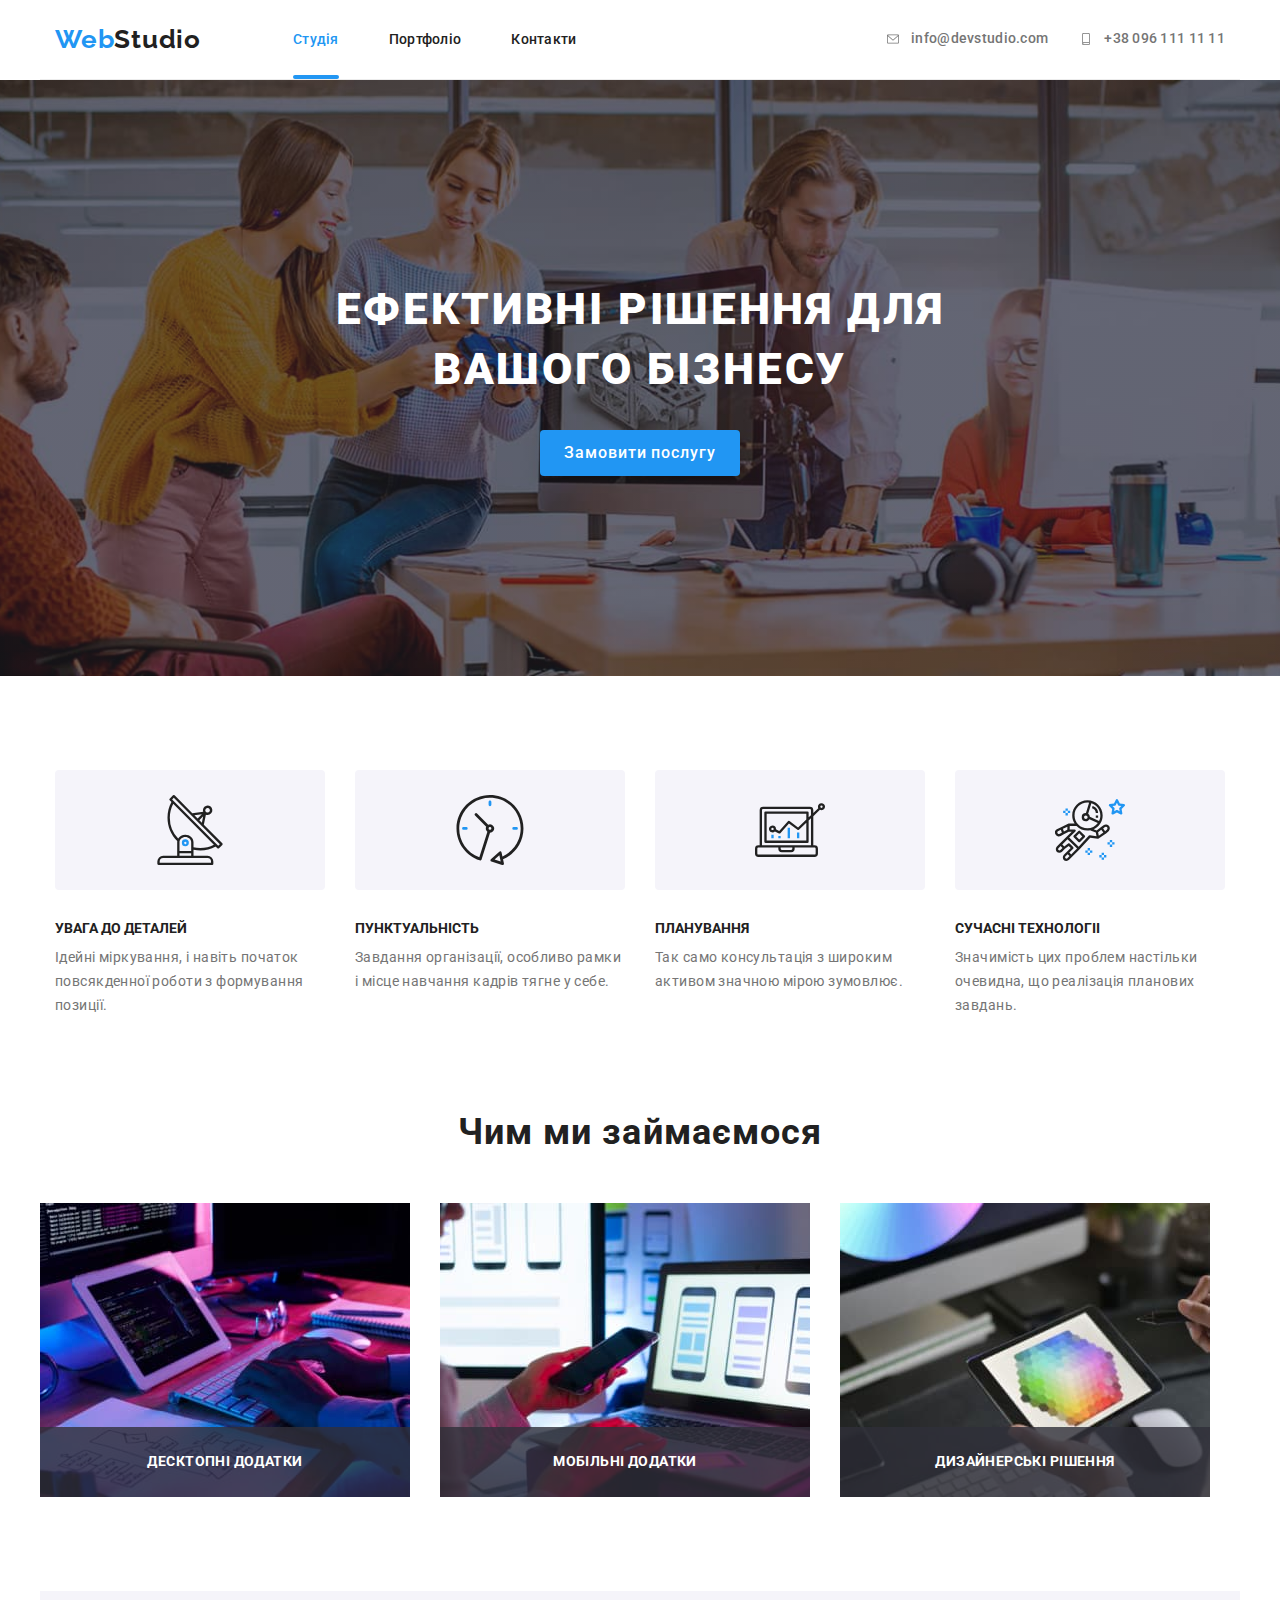
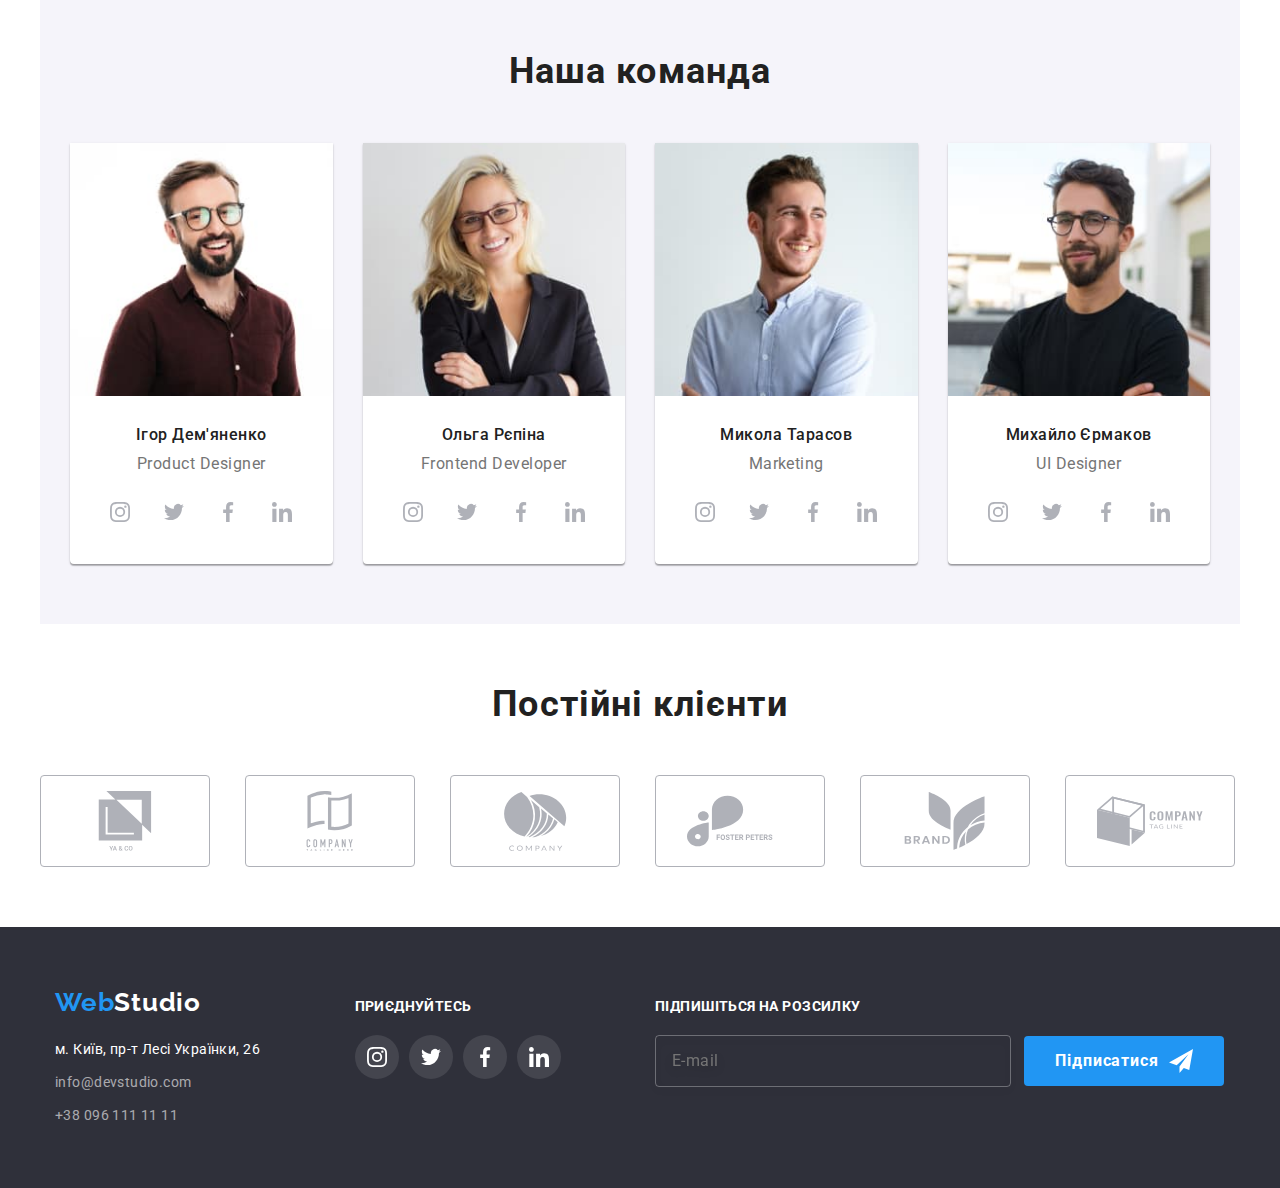
==== commit 9f77bdd6: "Доопрацьовує дз" ====
--- a/index.html
+++ b/index.html
@@ -110,7 +110,9 @@
                 >
               </li>
               <li class="contacts-menu__list">
-                <a class="contacts-menu__link link" href="tell:+380961111111"
+                <a
+                  class="contacts-menu__link contacts-menu__link--accent link"
+                  href="tell:+380961111111"
                   ><svg class="contacts__icon" width="10" height="16">
                     <use href="./images/symbol-defs.svg#icon-smartphone"></use>
                   </svg>
@@ -153,7 +155,7 @@
 
       <!-- Наші переваги -->
       <section class="section">
-        <div class="container">
+        <div class="container__advantages">
           <h2 class="visually-hidden">Наші переваги</h2>
 
           <ul class="advantages">
@@ -280,7 +282,7 @@
 
       <!-- Наша команда -->
       <section class="section-team section-team--white">
-        <div class="container">
+        <div class="container__team">
           <h2 class="section-team__title">Наша команда</h2>
 
           <ul class="team">
@@ -288,25 +290,25 @@
               <div class="team__thumb">
                 <picture>
                   <source
+                    media="(min-width:1200px)"
+                    srcset="
+                      ./images/team-member-desc-1-320.jpg 1x,
+                      ./images/team-member-desc-1-640.jpg 2x,
+                      ./images/team-member-desc-1-960.jpg 3x
+                    " />
+                  <source
+                    media="(min-width:768px)"
+                    srcset="
+                      ./images/team-member-tablet-1-320.jpg 1x,
+                      ./images/team-member-tablet-1-640.jpg 2x,
+                      ./images/team-member-tablet-1-960.jpg 3x
+                    " />
+                  <source
                     media="(max-width:767px)"
                     srcset="
                       ./images/team-member-mob-1-320.jpg 1x,
                       ./images/team-member-mob-1-640.jpg 2x,
                       ./images/team-member-mob-1-960.jpg 3x
-                    " />
-                  <source
-                    media="(max-width:1199px)"
-                    srcset="
-                      ./images/team-member-tablet-1-320.jpg 1x,
-                      ./images/team-member-tablet-1-640.jpg 2x,
-                      ./images/team-member-tablet-1-960.jpg 3x
-                    " />
-                  <source
-                    media="(min-width:1200px)"
-                    srcset="
-                      ./images/team-member-desc-1-320.jpg 1x,
-                      ./images/team-member-desc-1-640.jpg 2x,
-                      ./images/team-member-desc-1-960.jpg 3x
                     " />
                   <img
                     src="./images/team-memder-mob-1-320.jpg"
@@ -378,25 +380,25 @@
               <div class="team__thumb">
                 <picture>
                   <source
+                    media="(min-width:1200px)"
+                    srcset="
+                      ./images/team-member-desc-2-320.jpg 1x,
+                      ./images/team-member-desc-2-640.jpg 2x,
+                      ./images/team-member-desc-2-960.jpg 3x
+                    " />
+                  <source
+                    media="(min-width:768px)"
+                    srcset="
+                      ./images/team-member-tablet-2-320.jpg 1x,
+                      ./images/team-member-tablet-2-640.jpg 2x,
+                      ./images/team-member-tablet-2-960.jpg 3x
+                    " />
+                  <source
                     media="(max-width:767px)"
                     srcset="
                       ./images/team-member-mob-2-320.jpg 1x,
                       ./images/team-member-mob-2-640.jpg 2x,
                       ./images/team-member-mob-2-960.jpg 3x
-                    " />
-                  <source
-                    media="(max-width:1199px)"
-                    srcset="
-                      ./images/team-member-tablet-2-320.jpg 1x,
-                      ./images/team-member-tablet-2-640.jpg 2x,
-                      ./images/team-member-tablet-2-960.jpg 3x
-                    " />
-                  <source
-                    media="(min-width:1200px)"
-                    srcset="
-                      ./images/team-member-desc-2-320.jpg 1x,
-                      ./images/team-member-desc-2-640.jpg 2x,
-                      ./images/team-member-desc-2-960.jpg 3x
                     " />
                   <img
                     src="./images/team-memder-mob-2-320.jpg"
@@ -468,25 +470,25 @@
               <div class="team__thumb">
                 <picture>
                   <source
+                    media="(min-width:1200px)"
+                    srcset="
+                      ./images/team-member-desc-3-320.jpg 1x,
+                      ./images/team-member-desc-3-640.jpg 2x,
+                      ./images/team-member-desc-3-960.jpg 3x
+                    " />
+                  <source
+                    media="(min-width:768px)"
+                    srcset="
+                      ./images/team-member-tablet-3-320.jpg 1x,
+                      ./images/team-member-tablet-3-640.jpg 2x,
+                      ./images/team-member-tablet-3-960.jpg 3x
+                    " />
+                  <source
                     media="(max-width:767px)"
                     srcset="
                       ./images/team-member-mob-3-320.jpg 1x,
                       ./images/team-member-mob-3-640.jpg 2x,
                       ./images/team-member-mob-3-960.jpg 3x
-                    " />
-                  <source
-                    media="(max-width:1199px)"
-                    srcset="
-                      ./images/team-member-tablet-3-320.jpg 1x,
-                      ./images/team-member-tablet-3-640.jpg 2x,
-                      ./images/team-member-tablet-3-960.jpg 3x
-                    " />
-                  <source
-                    media="(min-width:1200px)"
-                    srcset="
-                      ./images/team-member-desc-3-320.jpg 1x,
-                      ./images/team-member-desc-3-640.jpg 2x,
-                      ./images/team-member-desc-3-960.jpg 3x
                     " />
                   <img
                     src="./images/team-memder-mob-3-320.jpg"
@@ -558,25 +560,25 @@
               <div class="team__thumb">
                 <picture>
                   <source
+                    media="(min-width:1200px)"
+                    srcset="
+                      ./images/team-member-desc-4-320.jpg 1x,
+                      ./images/team-member-desc-4-640.jpg 2x,
+                      ./images/team-member-desc-4-960.jpg 3x
+                    " />
+                  <source
+                    media="(min-width:768px)"
+                    srcset="
+                      ./images/team-member-tablet-4-320.jpg 1x,
+                      ./images/team-member-tablet-4-640.jpg 2x,
+                      ./images/team-member-tablet-4-960.jpg 3x
+                    " />
+                  <source
                     media="(max-width:767px)"
                     srcset="
                       ./images/team-member-mob-4-320.jpg 1x,
                       ./images/team-member-mob-4-640.jpg 2x,
                       ./images/team-member-mob-4-960.jpg 3x
-                    " />
-                  <source
-                    media="(max-width:1199px)"
-                    srcset="
-                      ./images/team-member-tablet-4-320.jpg 1x,
-                      ./images/team-member-tablet-4-640.jpg 2x,
-                      ./images/team-member-tablet-4-960.jpg 3x
-                    " />
-                  <source
-                    media="(min-width:1200px)"
-                    srcset="
-                      ./images/team-member-desc-4-320.jpg 1x,
-                      ./images/team-member-desc-4-640.jpg 2x,
-                      ./images/team-member-desc-4-960.jpg 3x
                     " />
                   <img
                     src="./images/team-memder-mob-4-320.jpg"
@@ -652,42 +654,42 @@
         <div class="container">
           <h2 class="section-clients__title">Постійні клієнти</h2>
           <ul class="client">
-            <li>
+            <li class="client__list">
               <a class="client__link" href="">
                 <svg class="client__icon" width="106" height="60">
                   <use href="./images/symbol-defs.svg#icon-first-client"></use>
                 </svg>
               </a>
             </li>
-            <li>
+            <li class="client__list">
               <a class="client__link" href="">
                 <svg class="client__icon" width="106" height="60">
                   <use href="./images/symbol-defs.svg#icon-second-client"></use>
                 </svg>
               </a>
             </li>
-            <li>
+            <li class="client__list">
               <a class="client__link" href="">
                 <svg class="client__icon" width="106" height="60">
                   <use href="./images/symbol-defs.svg#icon-third-client"></use>
                 </svg>
               </a>
             </li>
-            <li>
+            <li class="client__list">
               <a class="client__link" href="">
                 <svg class="client__icon" width="106" height="60">
                   <use href="./images/symbol-defs.svg#icon-fourth-client"></use>
                 </svg>
               </a>
             </li>
-            <li>
+            <li class="client__list">
               <a class="client__link" href="">
                 <svg class="client__icon" width="106" height="60">
                   <use href="./images/symbol-defs.svg#icon-fifth-client"></use>
                 </svg>
               </a>
             </li>
-            <li>
+            <li class="client__list">
               <a class="client__link" href="">
                 <svg class="client__icon" width="106" height="60">
                   <use href="./images/symbol-defs.svg#icon-sixth-client"></use>
--- a/css/main.min.css
+++ b/css/main.min.css
@@ -1 +1 @@
-/*! normalize.css v8.0.1 | MIT License | github.com/necolas/normalize.css */html{line-height:1.15;-webkit-text-size-adjust:100%}body{margin:0}main{display:block}h1{font-size:2em;margin:.67em 0}hr{-webkit-box-sizing:content-box;box-sizing:content-box;height:0;overflow:visible}pre{font-family:monospace,monospace;font-size:1em}a{background-color:rgba(0,0,0,0)}abbr[title]{border-bottom:none;text-decoration:underline;-webkit-text-decoration:underline dotted;text-decoration:underline dotted}b,strong{font-weight:bolder}code,kbd,samp{font-family:monospace,monospace;font-size:1em}small{font-size:80%}sub,sup{font-size:75%;line-height:0;position:relative;vertical-align:baseline}sub{bottom:-0.25em}sup{top:-0.5em}img{border-style:none}button,input,optgroup,select,textarea{font-family:inherit;font-size:100%;line-height:1.15;margin:0}button,input{overflow:visible}button,select{text-transform:none}button,[type=button],[type=reset],[type=submit]{-webkit-appearance:button}button::-moz-focus-inner,[type=button]::-moz-focus-inner,[type=reset]::-moz-focus-inner,[type=submit]::-moz-focus-inner{border-style:none;padding:0}button:-moz-focusring,[type=button]:-moz-focusring,[type=reset]:-moz-focusring,[type=submit]:-moz-focusring{outline:1px dotted ButtonText}fieldset{padding:.35em .75em .625em}legend{-webkit-box-sizing:border-box;box-sizing:border-box;color:inherit;display:table;max-width:100%;padding:0;white-space:normal}progress{vertical-align:baseline}textarea{overflow:auto}[type=checkbox],[type=radio]{-webkit-box-sizing:border-box;box-sizing:border-box;padding:0}[type=number]::-webkit-inner-spin-button,[type=number]::-webkit-outer-spin-button{height:auto}[type=search]{-webkit-appearance:textfield;outline-offset:-2px}[type=search]::-webkit-search-decoration{-webkit-appearance:none}::-webkit-file-upload-button{-webkit-appearance:button;font:inherit}details{display:block}summary{display:list-item}template{display:none}[hidden]{display:none}.visually-hidden{position:absolute;width:1px;height:1px;margin:-1px;border:0;padding:0;white-space:nowrap;-webkit-clip-path:inset(100%);clip-path:inset(100%);clip:rect(0 0 0 0);overflow:hidden}h1,h2,h3,h4,h5,h6,p{margin:0}ul{list-style:none}ul,ol{margin:0;padding-left:0}img,picture{display:block;width:100%;height:auto}.link{text-decoration:none}body{color:#212121;font-family:"Roboto",sans-serif;font-size:14px;background-color:#fff}.logo{color:#2196f3;font-family:"Raleway";font-style:normal;font-size:26px;font-weight:700;line-height:1.19;letter-spacing:.03em}@media screen and (min-width: 768px){.logo{font-size:24px}}@media screen and (min-width: 1200px){.logo{font-size:26px}}.logo__accent{color:#212121}.logo__accent--white{color:#fff}.site-nav{display:-webkit-box;display:-ms-flexbox;display:flex;-webkit-box-align:center;-ms-flex-align:center;align-items:center}.site-nav__list{display:-webkit-box;display:-ms-flexbox;display:flex;gap:50px}@media screen and (max-width: 767px){.site-nav__list{display:none}}@media screen and (min-width: 768px){.site-nav__list{margin-left:87px}}@media screen and (min-width: 1200px){.site-nav__list{margin-left:92px}}.site-nav__link{color:#212121;font-weight:500;line-height:1.14;letter-spacing:.02em;-webkit-transition:color 250ms cubic-bezier(0.4, 0, 0.2, 1);transition:color 250ms cubic-bezier(0.4, 0, 0.2, 1)}.site-nav__link:hover,.site-nav__link:focus{color:#2196f3}.site-nav__link--current{position:relative;color:#2196f3}.site-nav__link--current::after{content:"";position:absolute;display:block;left:0;width:100%;height:4px;bottom:-30.2px;background:#2196f3;border-radius:2px}@media screen and (min-width: 1200px){.site-nav__link--current::after{bottom:-32.2px}}.contacts__icon{fill:currentColor}.contacts__icon:hover,.contacts__icon:focus{color:#2196f3}@media screen and (max-width: 767px){.contacts__icon{display:none}}@media screen and (min-width: 768px){.contacts__icon{margin-right:8px;width:14px;height:10px}}@media screen and (min-width: 1200px){.contacts__icon{margin-right:10px;width:16px;height:12px}}.contacts__list{display:-webkit-inline-box;display:-ms-inline-flexbox;display:inline-flex}@media screen and (min-width: 768px){.contacts{gap:10px}}@media screen and (min-width: 1200px){.contacts{display:-webkit-box;display:-ms-flexbox;display:flex;margin-left:auto;gap:30px}}@media screen and (max-width: 767px){.contacts{display:none}}.contacts__link{display:-webkit-box;display:-ms-flexbox;display:flex;-webkit-box-align:center;-ms-flex-align:center;align-items:center;-webkit-transition:color 250ms cubic-bezier(0.4, 0, 0.2, 1);transition:color 250ms cubic-bezier(0.4, 0, 0.2, 1);font-weight:500;line-height:1.14;letter-spacing:.02em;color:#757575}.contacts__link:hover,.contacts__link:focus{color:#2196f3}@media screen and (min-width: 768px){.contacts__link{font-size:12px}}@media screen and (min-width: 1200px){.contacts__link{font-size:14px}}.section{padding-top:60px;padding-bottom:60px;margin:auto}@media screen and (min-width: 480px){.section{width:480px;padding-top:60px}}@media screen and (min-width: 768px){.section{width:768px;padding-top:60px}}@media screen and (min-width: 1200px){.section{width:1200px;padding-top:94px;padding-bottom:94px}}@media screen and (min-width: 768px){.card-set{display:-webkit-box;display:-ms-flexbox;display:flex;-ms-flex-wrap:wrap;flex-wrap:wrap;margin-left:-30px;margin-top:-30px}}@media screen and (min-width: 1200px){.card-set{display:-webkit-box;display:-ms-flexbox;display:flex;-ms-flex-wrap:wrap;flex-wrap:wrap;margin-left:-30px;margin-top:-30px}}.card-set__link{display:block;text-decoration:none;-webkit-transition:-webkit-box-shadow 250ms cubic-bezier(0.4, 0, 0.2, 1);transition:-webkit-box-shadow 250ms cubic-bezier(0.4, 0, 0.2, 1);transition:box-shadow 250ms cubic-bezier(0.4, 0, 0.2, 1);transition:box-shadow 250ms cubic-bezier(0.4, 0, 0.2, 1), -webkit-box-shadow 250ms cubic-bezier(0.4, 0, 0.2, 1)}.card-set__link:hover,.card-set__link:focus{-webkit-box-shadow:0px 1px 1px rgba(0,0,0,.12),0px 4px 4px rgba(0,0,0,.06),1px 4px 6px rgba(0,0,0,.16);box-shadow:0px 1px 1px rgba(0,0,0,.12),0px 4px 4px rgba(0,0,0,.06),1px 4px 6px rgba(0,0,0,.16)}.card-set__item{border:1px solid #eee;background:#fff;margin-top:30px}@media screen and (min-width: 768px){.card-set__item{-ms-flex-preferred-size:calc(50% - 30px);flex-basis:calc(50% - 30px);margin-left:30px;margin-top:30px}}@media screen and (min-width: 1200px){.card-set__item{-ms-flex-preferred-size:calc(33.3333333333% - 30px);flex-basis:calc(33.3333333333% - 30px);margin-left:30px;margin-top:30px}}.card-set__thumb{position:relative;overflow:hidden}.card-set__title{line-height:2;font-size:18px;letter-spacing:.06em;color:#212121;margin-bottom:4px}.card-set__text{line-height:1.88;letter-spacing:.03em;font-size:16px;color:#757575}.card-set__meta{padding:20px 24px}.card-set__description{position:absolute;top:0;left:0;display:block;-webkit-box-pack:center;-ms-flex-pack:center;justify-content:center;-webkit-box-align:center;-ms-flex-align:center;align-items:center;width:100%;height:100%;color:#fff;background-color:rgba(33,150,243,.9);-webkit-transform:translateY(101%);transform:translateY(101%);-webkit-transition:-webkit-transform 250ms cubic-bezier(0.4, 0, 0.2, 1);transition:-webkit-transform 250ms cubic-bezier(0.4, 0, 0.2, 1);transition:transform 250ms cubic-bezier(0.4, 0, 0.2, 1);transition:transform 250ms cubic-bezier(0.4, 0, 0.2, 1), -webkit-transform 250ms cubic-bezier(0.4, 0, 0.2, 1);text-align:left;padding:63px 24px;font-weight:400;font-size:18px;line-height:1.56;letter-spacing:.03em}.card-set__link:hover .card-set__description,.card-set__link:focus .card-set__description{-webkit-transform:translateY(0%);transform:translateY(0%)}.socials-list{display:-webkit-box;display:-ms-flexbox;display:flex;-webkit-box-pack:center;-ms-flex-pack:center;justify-content:center;gap:10px}.socials-list__icon{fill:currentColor}.socials-list__link{display:-webkit-box;display:-ms-flexbox;display:flex;-webkit-box-align:center;-ms-flex-align:center;align-items:center;-webkit-box-pack:center;-ms-flex-pack:center;justify-content:center;height:44px;width:44px;border-radius:50%;color:#afb1b8;-webkit-transition:color 250ms cubic-bezier(0.4, 0, 0.2, 1),background-color 250ms cubic-bezier(0.4, 0, 0.2, 1);transition:color 250ms cubic-bezier(0.4, 0, 0.2, 1),background-color 250ms cubic-bezier(0.4, 0, 0.2, 1)}.socials-list__link:hover,.socials-list__link:focus{background-color:#2196f3;color:#fff}.socials-list__link—dark-background{background-color:rgba(255,255,255,.1);color:#fff}.address__list:not(:last-child){margin-bottom:9px}.address__list:first-child{margin-top:20px}.address__link{font-style:normal;line-height:1.71;letter-spacing:.03em;color:rgba(255,255,255,.6);-webkit-transition:color 250ms cubic-bezier(0.4, 0, 0.2, 1);transition:color 250ms cubic-bezier(0.4, 0, 0.2, 1)}.address__link:hover,.address__link:focus{color:#2196f3}.address__map{font-style:normal;line-height:1.71;letter-spacing:.03em;color:#fff}.footer__info,.footer-info{margin-bottom:60px}.footer-info__title{color:#fff;margin-bottom:20px;font-size:14px;line-height:1.14;letter-spacing:.03em;text-transform:uppercase}.form__text{font-weight:700;font-size:14px;line-height:1.14;letter-spacing:.03em;text-transform:uppercase;color:#fff;margin-bottom:20px}@media screen and (min-width: 768px){.form{width:450px}}@media screen and (min-width: 1200px){.form{width:570px}}.form__icon{margin-left:10px}.form__input{padding:15px 16px;margin-bottom:20px;font-weight:400;font-size:16px;line-height:1.25;letter-spacing:.03em;background-color:rgba(0,0,0,0);color:#fff;border:1px solid rgba(255,255,255,.3);-webkit-filter:drop-shadow(0px 4px 4px rgba(0, 0, 0, 0.15));filter:drop-shadow(0px 4px 4px rgba(0, 0, 0, 0.15));border-radius:4px}@media screen and (max-width: 480px){.form__input{width:90%}}@media screen and (min-width: 480px){.form__input{width:450px}}@media screen and (min-width: 1200px){.form__input{width:356px}}.form__button{width:200px;padding:10px 28px;border:0;border-radius:4px;fill:#fff;font-weight:700;font-size:16px;line-height:1.88;letter-spacing:.06em;display:-webkit-inline-box;display:-ms-inline-flexbox;display:inline-flex;-webkit-box-pack:center;-ms-flex-pack:center;justify-content:center;-webkit-box-align:center;-ms-flex-align:center;align-items:center;cursor:pointer;color:#fff;background-color:#2196f3;-webkit-transition:-webkit-box-shadow 250ms cubic-bezier(0.4, 0, 0.2, 1);transition:-webkit-box-shadow 250ms cubic-bezier(0.4, 0, 0.2, 1);transition:box-shadow 250ms cubic-bezier(0.4, 0, 0.2, 1);transition:box-shadow 250ms cubic-bezier(0.4, 0, 0.2, 1), -webkit-box-shadow 250ms cubic-bezier(0.4, 0, 0.2, 1)}.form__button:hover,.form__button:focus{-webkit-box-shadow:0px 4px 4px rgba(0,0,0,.15);box-shadow:0px 4px 4px rgba(0,0,0,.15);border-radius:4px}.button-menu{display:-webkit-box;display:-ms-flexbox;display:flex;margin-bottom:50px}@media screen and (min-width: 480px){.button-menu{-ms-flex-wrap:wrap;flex-wrap:wrap;-webkit-box-pack:start;-ms-flex-pack:start;justify-content:flex-start;grid-row-gap:15px}}@media screen and (max-width: 480px){.button-menu{-ms-flex-wrap:wrap;flex-wrap:wrap;-webkit-box-pack:start;-ms-flex-pack:start;justify-content:flex-start;grid-row-gap:15px}}@media screen and (min-width: 768px){.button-menu{-webkit-box-pack:center;-ms-flex-pack:center;justify-content:center}}.button-menu__button{border-radius:4px;border-color:rgba(0,0,0,0);color:#212121;cursor:pointer;background:#f5f4fa;font-weight:500;font-size:16px;line-height:1.88;padding:6px 22px;margin:0 8px;min-width:73px;display:-webkit-box;display:-ms-flexbox;display:flex;-webkit-box-align:center;-ms-flex-align:center;align-items:center;text-align:center;letter-spacing:.06em;-webkit-transition:color 250ms cubic-bezier(0.4, 0, 0.2, 1),background-color 250ms cubic-bezier(0.4, 0, 0.2, 1),-webkit-box-shadow 250ms cubic-bezier(0.4, 0, 0.2, 1);transition:color 250ms cubic-bezier(0.4, 0, 0.2, 1),background-color 250ms cubic-bezier(0.4, 0, 0.2, 1),-webkit-box-shadow 250ms cubic-bezier(0.4, 0, 0.2, 1);transition:color 250ms cubic-bezier(0.4, 0, 0.2, 1),background-color 250ms cubic-bezier(0.4, 0, 0.2, 1),box-shadow 250ms cubic-bezier(0.4, 0, 0.2, 1);transition:color 250ms cubic-bezier(0.4, 0, 0.2, 1),background-color 250ms cubic-bezier(0.4, 0, 0.2, 1),box-shadow 250ms cubic-bezier(0.4, 0, 0.2, 1),-webkit-box-shadow 250ms cubic-bezier(0.4, 0, 0.2, 1)}.button-menu__button:hover,.button-menu__button:focus{background-color:#2196f3;color:#fff;-webkit-box-shadow:0px 4px 4px rgba(0,0,0,.15);box-shadow:0px 4px 4px rgba(0,0,0,.15)}.backdrop.is-hidden{opacity:0;pointer-events:none;visibility:hidden}.backdrop{position:fixed;top:0;left:0;width:100%;height:100%;background:rgba(0,0,0,.2);opacity:1;visibility:visible;-webkit-transition:opacity 250ms cubic-bezier(0.4, 0, 0.2, 1),visibility 250ms cubic-bezier(0.4, 0, 0.2, 1);transition:opacity 250ms cubic-bezier(0.4, 0, 0.2, 1),visibility 250ms cubic-bezier(0.4, 0, 0.2, 1)}.modal{position:absolute;top:50%;left:50%;-webkit-transform:translate(-50%, -50%) scale(1);transform:translate(-50%, -50%) scale(1);opacity:1;min-height:581px;padding:40px;background-color:#fff;-webkit-box-shadow:0px 1px 3px rgba(0,0,0,.12),0px 1px 1px rgba(0,0,0,.14),0px 2px 1px rgba(0,0,0,.2);box-shadow:0px 1px 3px rgba(0,0,0,.12),0px 1px 1px rgba(0,0,0,.14),0px 2px 1px rgba(0,0,0,.2);border-radius:4px;-webkit-transition:opacity 250ms cubic-bezier(0.4, 0, 0.2, 1),-webkit-transform 250ms cubic-bezier(0.4, 0, 0.2, 1);transition:opacity 250ms cubic-bezier(0.4, 0, 0.2, 1),-webkit-transform 250ms cubic-bezier(0.4, 0, 0.2, 1);transition:transform 250ms cubic-bezier(0.4, 0, 0.2, 1),opacity 250ms cubic-bezier(0.4, 0, 0.2, 1);transition:transform 250ms cubic-bezier(0.4, 0, 0.2, 1),opacity 250ms cubic-bezier(0.4, 0, 0.2, 1),-webkit-transform 250ms cubic-bezier(0.4, 0, 0.2, 1)}.backdrop.is-hidden .modal{-webkit-transform:translate(-50%, -50%) scale(1.5);transform:translate(-50%, -50%) scale(1.5);opacity:0}@media screen and (max-width: 1199px){.modal{width:450px}}@media screen and (min-width: 1200px){.modal{width:528px}}.modal__button{position:absolute;top:8px;right:8px;padding:6px;color:#000;background-color:rgba(0,0,0,0);border:1px solid rgba(0,0,0,.1);border-radius:50%;cursor:pointer;display:-webkit-box;display:-ms-flexbox;display:flex;-webkit-box-align:center;-ms-flex-align:center;align-items:center;-webkit-box-pack:center;-ms-flex-pack:center;justify-content:center;-webkit-transition:fill 250ms cubic-bezier(0.4, 0, 0.2, 1);transition:fill 250ms cubic-bezier(0.4, 0, 0.2, 1)}.modal__button:hover,.modal__button:focus{fill:#2196f3}.modal-form__text{margin-bottom:12px;font-weight:700;font-size:20px;line-height:1.15;text-align:center;letter-spacing:.03em;color:#212121}.modal-form__label{position:relative;display:-webkit-box;display:-ms-flexbox;display:flex;-webkit-box-orient:vertical;-webkit-box-direction:normal;-ms-flex-direction:column;flex-direction:column;margin-bottom:10px;font-weight:400;font-size:12px;line-height:1.16;letter-spacing:.01em;color:#757575}.modal-form__input{height:40px;margin-top:4px;padding:11px 42px 12px;border:1px solid rgba(33,33,33,.2);border-radius:4px;outline:rgba(0,0,0,0);-webkit-transition:border-color 250ms cubic-bezier(0.4, 0, 0.2, 1);transition:border-color 250ms cubic-bezier(0.4, 0, 0.2, 1)}.modal-form__label:focus-within .modal-form__input{border:1px solid #2196f3;border-radius:4px}.modal-form__icon{position:absolute;top:50%;left:15px;-webkit-transition:fill 250ms cubic-bezier(0.4, 0, 0.2, 1);transition:fill 250ms cubic-bezier(0.4, 0, 0.2, 1)}.modal-form__label:focus-within .modal-form__icon{fill:#2196f3}.modal-form__comment{resize:none;padding:12px 16px;height:120px;margin-top:4px;outline:rgba(0,0,0,0);border:1px solid rgba(33,33,33,.2);border-radius:4px;-webkit-transition:border-color 250ms cubic-bezier(0.4, 0, 0.2, 1);transition:border-color 250ms cubic-bezier(0.4, 0, 0.2, 1)}.modal-form__label:focus-within .modal-form__comment{border:1px solid #2196f3;border-radius:4px}.modal-form__label--commentary{margin-bottom:20px}.checkbox{display:-webkit-box;display:-ms-flexbox;display:flex;-webkit-box-pack:center;-ms-flex-pack:center;justify-content:center;-webkit-box-align:center;-ms-flex-align:center;align-items:center;line-height:1.71;letter-spacing:.03em;color:#757575}@media screen and (min-width: 480px){.checkbox{font-size:12px}}@media screen and (min-width: 1200px){.checkbox{font-size:14px}}.checkbox__icon{display:inline-block;width:16px;height:15px;margin-right:8px;fill:#fff;border:2px solid #212121;border-radius:2px}.checkbox__input:checked+.checkbox__icon{width:16px;height:15px;border:none;border-color:#2196f3;fill:#2196f3;background-origin:border-box}.checkbox__link{color:#2196f3}.checkbox__input{position:absolute;width:1px;height:1px;margin:-1px;border:0;padding:0;white-space:nowrap;-webkit-clip-path:inset(100%);clip-path:inset(100%);clip:rect(0 0 0 0);overflow:hidden}.modal-send{display:-webkit-box;display:-ms-flexbox;display:flex;-webkit-box-pack:center;-ms-flex-pack:center;justify-content:center;-webkit-box-align:center;-ms-flex-align:center;align-items:center;margin-top:30px}.modal-send__button{padding:10px 52px;font-weight:700;font-size:16px;line-height:1.88;letter-spacing:.06em;text-align:center;border:rgba(0,0,0,0);cursor:pointer;color:#fff;background-color:#2196f3;border-radius:4px;-webkit-transition:-webkit-box-shadow 250ms cubic-bezier(0.4, 0, 0.2, 1);transition:-webkit-box-shadow 250ms cubic-bezier(0.4, 0, 0.2, 1);transition:box-shadow 250ms cubic-bezier(0.4, 0, 0.2, 1);transition:box-shadow 250ms cubic-bezier(0.4, 0, 0.2, 1), -webkit-box-shadow 250ms cubic-bezier(0.4, 0, 0.2, 1)}.modal-send__button:hover,.modal-send__button:focus{-webkit-box-shadow:0px 4px 4px rgba(0,0,0,.15);box-shadow:0px 4px 4px rgba(0,0,0,.15)}.header{border-bottom:1px solid #ececec;margin:auto}@media screen and (min-width: 480px){.header{width:480px}}@media screen and (min-width: 768px){.header{width:768px}}@media screen and (min-width: 1200px){.header{width:1200px}}.header__container{display:-webkit-box;display:-ms-flexbox;display:flex;padding:24px;margin-left:auto;margin-right:auto}@media screen and (min-width: 480px){.header__container{width:480px}}@media screen and (min-width: 768px){.header__container{width:768px;gap:96px;padding:21px 15px}}@media screen and (min-width: 1200px){.header__container{width:1200px;padding:24px 15px}}.section-hero__button{cursor:pointer;border-color:rgba(0,0,0,0);letter-spacing:.06em;font-weight:500;font-size:16px;line-height:1.88;padding:6px 22px;min-width:73px;background-color:#2196f3;color:#fff;-webkit-box-shadow:0px 4px 4px rgba(0,0,0,.15);box-shadow:0px 4px 4px rgba(0,0,0,.15);border-radius:4px;margin-top:30px;-webkit-transition:color 250ms cubic-bezier(0.4, 0, 0.2, 1),background-color 250ms cubic-bezier(0.4, 0, 0.2, 1);transition:color 250ms cubic-bezier(0.4, 0, 0.2, 1),background-color 250ms cubic-bezier(0.4, 0, 0.2, 1)}.section-hero__button:hover,.section-hero__button:focus{background:#fff;color:#212121}@media screen and (min-width: 768px){.container-hero{width:360px;margin:0 auto}}@media screen and (min-width: 1200px){.container-hero{width:696px}}.section-hero{background:#2f303a;text-align:center;padding:118px 0px}@media screen and (min-width: 480px){.section-hero{width:480px}}@media screen and (min-width: 768px){.section-hero{width:768px}}@media screen and (min-width: 1200px){.section-hero{padding:200px 15px;width:1200px}}.section-hero--overlay{max-width:1600px;margin-left:auto;margin-right:auto;background-size:cover;background-position:center;background-repeat:no-repeat;background-image:-webkit-gradient(linear, left top, right top, from(rgba(47, 48, 58, 0.4)), to(rgba(47, 48, 58, 0.4))),url("../../images/backround-img-mob/background-img320-mob.jpg");background-image:linear-gradient(to right, rgba(47, 48, 58, 0.4), rgba(47, 48, 58, 0.4)),url("../../images/backround-img-mob/background-img320-mob.jpg")}@media screen and (min-device-pixel-ratio: 2),screen and (-webkit-min-device-pixel-ratio: 2),screen and (min-resolution: 192dpi),screen and (min-resolution: 2dppx){.section-hero--overlay{background-image:-webkit-gradient(linear, left top, right top, from(rgba(47, 48, 58, 0.4)), to(rgba(47, 48, 58, 0.4))),url("../../images/backround-img-mob/background-img640-mob.jpg");background-image:linear-gradient(to right, rgba(47, 48, 58, 0.4), rgba(47, 48, 58, 0.4)),url("../../images/backround-img-mob/background-img640-mob.jpg")}}@media screen and (min-width: 768px){.section-hero--overlay{background-image:-webkit-gradient(linear, left top, right top, from(rgba(47, 48, 58, 0.4)), to(rgba(47, 48, 58, 0.4))),url("../../images/backround-img-tablet/background-img320-tablet.jpg");background-image:linear-gradient(to right, rgba(47, 48, 58, 0.4), rgba(47, 48, 58, 0.4)),url("../../images/backround-img-tablet/background-img320-tablet.jpg")}}@media screen and (min-width: 768px)and (min-device-pixel-ratio: 2),screen and (min-width: 768px)and (-webkit-min-device-pixel-ratio: 2),screen and (min-width: 768px)and (min-resolution: 192dpi),screen and (min-width: 768px)and (min-resolution: 2dppx){.section-hero--overlay{background-image:-webkit-gradient(linear, left top, right top, from(rgba(47, 48, 58, 0.4)), to(rgba(47, 48, 58, 0.4))),url("../../images/backround-img-tablet/background-img640-tablet.jpg");background-image:linear-gradient(to right, rgba(47, 48, 58, 0.4), rgba(47, 48, 58, 0.4)),url("../../images/backround-img-tablet/background-img640-tablet.jpg")}}@media screen and (min-width: 1200px){.section-hero--overlay{padding:200px 0px;background-image:-webkit-gradient(linear, left top, right top, from(rgba(47, 48, 58, 0.4)), to(rgba(47, 48, 58, 0.4))),url("../../images/backround-img-desc/background-img320-desc.jpg");background-image:linear-gradient(to right, rgba(47, 48, 58, 0.4), rgba(47, 48, 58, 0.4)),url("../../images/backround-img-desc/background-img320-desc.jpg")}}@media screen and (min-width: 1200px)and (min-device-pixel-ratio: 2),screen and (min-width: 1200px)and (-webkit-min-device-pixel-ratio: 2),screen and (min-width: 1200px)and (min-resolution: 192dpi),screen and (min-width: 1200px)and (min-resolution: 2dppx){.section-hero--overlay{background-image:-webkit-gradient(linear, left top, right top, from(rgba(47, 48, 58, 0.4)), to(rgba(47, 48, 58, 0.4))),url("../../images/backround-img-desc/background-img640-desc.jpg");background-image:linear-gradient(to right, rgba(47, 48, 58, 0.4), rgba(47, 48, 58, 0.4)),url("../../images/backround-img-desc/background-img640-desc.jpg")}}@media screen and (min-width: 1200px){.section-hero--overlay{max-width:1600px}}.section-hero__title{font-weight:900;line-height:1.36;font-size:26px;letter-spacing:.06em;text-transform:uppercase;margin:0 auto;color:#fff}@media screen and (min-width: 1200px){.section-hero__title{font-size:44px}}.section-about{padding-top:0;padding-bottom:94px}@media screen and (max-width: 1199px){.section-about{display:none}}@media screen and (min-width: 1200px){.section-about{width:1200px;margin:0 auto}}.section-about__title{font-size:36px;line-height:1.16;letter-spacing:.03em;margin-bottom:50px;text-align:center}.whatwedo{display:-webkit-box;display:-ms-flexbox;display:flex;gap:30px}.whatwedo__thumb{position:relative}.whatwedo__thumb::before{content:"";position:absolute;left:0;bottom:0;height:70px;width:100%;background-color:rgba(47,48,58,.8)}.whatwedo__description{position:absolute;bottom:27px;left:50%;-webkit-transform:translate(-50%);transform:translate(-50%);font-weight:700;font-size:14px;line-height:1.14;letter-spacing:.03em;text-transform:uppercase;color:#fff}.section-team{padding-top:60px;padding-bottom:60px;margin:auto}@media screen and (min-width: 480px){.section-team{width:480px;padding:60px 15px}}@media screen and (min-width: 768px){.section-team{width:768px;padding:60px 15px;overflow:hidden}}@media screen and (min-width: 1200px){.section-team{width:1200px}}.section-team__title{line-height:1.16;font-size:28px;margin-bottom:30px;letter-spacing:.03em;text-align:center}@media screen and (min-width: 1200px){.section-team__title{margin-bottom:50px;font-size:36px}}.section-team--white{background:#f5f4fa}.team{-webkit-box-align:center;-ms-flex-align:center;align-items:center;background-color:#f5f4fa}@media screen and (max-width: 767px){.team{-webkit-box-orient:vertical;-webkit-box-direction:normal;-ms-flex-direction:column;flex-direction:column}}@media screen and (min-width: 768px){.team{margin-left:-30px;margin-top:-30px;-ms-flex-wrap:wrap;flex-wrap:wrap;display:-webkit-box;display:-ms-flexbox;display:flex;-webkit-box-orient:horizontal;-webkit-box-direction:normal;-ms-flex-direction:row;flex-direction:row}}@media screen and (min-width: 1200px){.team{-webkit-box-orient:horizontal;-webkit-box-direction:normal;-ms-flex-direction:row;flex-direction:row;display:-webkit-box;display:-ms-flexbox;display:flex;-ms-flex-wrap:nowrap;flex-wrap:nowrap;margin-left:-30px;margin-top:-30px}}.team__memder{background:#fff;-webkit-box-shadow:0px 1px 3px rgba(0,0,0,.12),0px 1px 1px rgba(0,0,0,.14),0px 2px 1px rgba(0,0,0,.2);box-shadow:0px 1px 3px rgba(0,0,0,.12),0px 1px 1px rgba(0,0,0,.14),0px 2px 1px rgba(0,0,0,.2);border-radius:0px 0px 4px 4px;text-align:center}@media screen and (max-width: 767px){.team__memder{margin-top:30px}}@media screen and (min-width: 768px){.team__memder{-ms-flex-preferred-size:calc(50% - 30px);flex-basis:calc(50% - 30px);margin-left:30px;margin-top:30px}}@media screen and (min-width: 1200px){.team__memder{width:270px;margin-left:30px}}.team__info{padding-top:30px;padding-bottom:30px}.team__name{font-weight:500;line-height:1.18;font-size:16px;text-align:center;letter-spacing:.03em;margin-bottom:10px}.team__position{line-height:1.18;font-size:16px;text-align:center;letter-spacing:.03em;color:#757575;margin-bottom:16px}.footer{background:#2f303a;padding:60px 0;margin:auto}@media screen and (min-width: 480px){.footer{width:480px}}@media screen and (min-width: 768px){.footer{width:768px}}@media screen and (min-width: 1200px){.footer{width:1200px;padding-top:60px;padding-bottom:0}}.footer__container{text-align:center;padding:0 15px;margin-left:auto;margin-right:auto}@media screen and (min-width: 480px){.footer__container{width:480px}}@media screen and (min-width: 768px){.footer__container{width:768px;display:-webkit-box;display:-ms-flexbox;display:flex;-ms-flex-pack:distribute;justify-content:space-around;-ms-flex-wrap:wrap;flex-wrap:wrap;-webkit-box-align:baseline;-ms-flex-align:baseline;align-items:baseline}}@media screen and (min-width: 1200px){.footer__container{width:1200px;-webkit-box-pack:justify;-ms-flex-pack:justify;justify-content:space-between;-webkit-box-align:baseline;-ms-flex-align:baseline;align-items:baseline;-ms-flex-wrap:nowrap;flex-wrap:nowrap;text-align:left}}.advantages{margin:auto}@media screen and (min-width: 768px){.advantages{display:-webkit-box;display:-ms-flexbox;display:flex;-ms-flex-wrap:wrap;flex-wrap:wrap;margin-left:-30px;margin-top:-30px}}@media screen and (min-width: 1200px){.advantages{display:-webkit-box;display:-ms-flexbox;display:flex;gap:30px;margin-left:0;margin-top:0}}@media screen and (max-width: 1199px){.advantages__list{-ms-flex-preferred-size:calc(50% - 30px);flex-basis:calc(50% - 30px);margin-left:30px;margin-top:30px}}@media screen and (max-width: 768px){.advantages__list{margin-left:0;margin-top:0}}@media screen and (min-width: 1200px){.advantages__list{width:270px}}.advanteges__icon{height:120px;margin-bottom:30px;display:-webkit-box;display:-ms-flexbox;display:flex;-webkit-box-align:center;-ms-flex-align:center;align-items:center;-webkit-box-pack:center;-ms-flex-pack:center;justify-content:center;background-color:#f5f4fa;border-radius:4px}.advantages__title{text-align:center;margin-bottom:10px;font-size:14px;text-transform:uppercase}.advantages__text{color:#757575;line-height:1.71;letter-spacing:.03em;text-align:left}.section-clients{padding-top:60px;padding-bottom:60px;margin:auto}@media screen and (min-width: 480px){.section-clients{width:480px;padding:60px 15px}}@media screen and (min-width: 768px){.section-clients{width:768px}}@media screen and (min-width: 1200px){.section-clients{width:1200px}}.section-clients__title{text-align:center;margin-bottom:30px;font-weight:700;font-size:28px;line-height:1.16;letter-spacing:.03em;color:#212121}@media screen and (min-width: 1200px){.section-clients__title{font-size:36px;margin-bottom:50px}}.client{display:-webkit-box;display:-ms-flexbox;display:flex;gap:30px;-webkit-box-pack:center;-ms-flex-pack:center;justify-content:center}@media screen and (max-width: 1199px){.client{-ms-flex-wrap:wrap;flex-wrap:wrap}}.client__link{display:-webkit-box;display:-ms-flexbox;display:flex;-webkit-box-align:center;-ms-flex-align:center;align-items:center;-webkit-box-pack:center;-ms-flex-pack:center;justify-content:center;height:92px;width:170px;color:#afb1b8;border:1px solid #afb1b8;border-radius:4px;-webkit-transition:color 250ms cubic-bezier(0.4, 0, 0.2, 1),border-color 250ms cubic-bezier(0.4, 0, 0.2, 1);transition:color 250ms cubic-bezier(0.4, 0, 0.2, 1),border-color 250ms cubic-bezier(0.4, 0, 0.2, 1)}.client__link:hover,.client__link:focus{border-color:#2196f3;color:#2196f3}.client__icon{fill:currentColor}.menu-button{display:block;margin-left:auto;cursor:pointer;border:none;background-color:rgba(0,0,0,0);-webkit-transition:fill 250ms cubic-bezier(0.4, 0, 0.2, 1);transition:fill 250ms cubic-bezier(0.4, 0, 0.2, 1)}.menu-button:hover,.menu-button:focus{fill:#2196f3}@media screen and (min-width: 768px){.menu-button{display:none}}.menu-close{display:block;border:none;cursor:pointer;background-color:rgba(0,0,0,0);margin-left:auto;margin-top:10px;-webkit-transition:fill 250ms cubic-bezier(0.4, 0, 0.2, 1);transition:fill 250ms cubic-bezier(0.4, 0, 0.2, 1)}.menu-close:hover,.menu-close:focus{fill:#2196f3}.mobile-menu{height:100vh;width:100vw;position:fixed;z-index:1;padding-top:10px;padding-bottom:48px;padding-right:15px;padding-left:40px;top:0;left:0;background-color:#fff;-webkit-transform:translateX(100%);transform:translateX(100%);-webkit-transition:-webkit-transform 250ms cubic-bezier(0.4, 0, 0.2, 1);transition:-webkit-transform 250ms cubic-bezier(0.4, 0, 0.2, 1);transition:transform 250ms cubic-bezier(0.4, 0, 0.2, 1);transition:transform 250ms cubic-bezier(0.4, 0, 0.2, 1), -webkit-transform 250ms cubic-bezier(0.4, 0, 0.2, 1)}.mobile-menu.is-open{-webkit-transform:translateX(0);transform:translateX(0)}@media screen and (min-width: 767px){.mobile-menu{display:none}}.menu-container{height:100%;display:-webkit-box;display:-ms-flexbox;display:flex;-webkit-box-orient:vertical;-webkit-box-direction:normal;-ms-flex-direction:column;flex-direction:column;-webkit-box-pack:justify;-ms-flex-pack:justify;justify-content:space-between;padding-bottom:48px}@media screen and (min-width: 480px){.menu-container{width:100%}}.mob-nav__link{font-size:40px;line-height:1.175;text-align:center;font-weight:500;letter-spacing:.02em;color:#212121;-webkit-transition:color 250ms cubic-bezier(0.4, 0, 0.2, 1);transition:color 250ms cubic-bezier(0.4, 0, 0.2, 1)}.mob-nav__link:hover,.mob-nav__link:focus{color:#2196f3}.mob-nav__link--current{color:#2196f3}.mob-nav__item{margin-bottom:32px}.contacts-menu{display:-webkit-box;display:-ms-flexbox;display:flex;-webkit-box-orient:vertical;-webkit-box-direction:reverse;-ms-flex-direction:column-reverse;flex-direction:column-reverse;gap:32px;margin-bottom:64px}.contacts-menu__link{font-size:24px;line-height:1.1666666667;letter-spacing:.02em;color:#757575;-webkit-transition:color 250ms cubic-bezier(0.4, 0, 0.2, 1),font-size 250ms cubic-bezier(0.4, 0, 0.2, 1);transition:color 250ms cubic-bezier(0.4, 0, 0.2, 1),font-size 250ms cubic-bezier(0.4, 0, 0.2, 1)}.contacts-menu__link:hover,.contacts-menu__link:focus{font-size:34px;line-height:1.1764705882;letter-spacing:.02em;color:#2196f3}.menu-social{position:relative;display:-webkit-inline-box;display:-ms-inline-flexbox;display:inline-flex;-ms-flex-wrap:wrap;flex-wrap:wrap}.menu-social__list{padding:0 10px}.menu-social__list:not(:last-child){border-right:1px solid #757575}.menu-social__link{font-size:18px;line-height:1.2222222222;letter-spacing:.02em;color:#2196f3}/*# sourceMappingURL=main.min.css.map */+/*! normalize.css v8.0.1 | MIT License | github.com/necolas/normalize.css */html{line-height:1.15;-webkit-text-size-adjust:100%}body{margin:0}main{display:block}h1{font-size:2em;margin:.67em 0}hr{-webkit-box-sizing:content-box;box-sizing:content-box;height:0;overflow:visible}pre{font-family:monospace,monospace;font-size:1em}a{background-color:rgba(0,0,0,0)}abbr[title]{border-bottom:none;text-decoration:underline;-webkit-text-decoration:underline dotted;text-decoration:underline dotted}b,strong{font-weight:bolder}code,kbd,samp{font-family:monospace,monospace;font-size:1em}small{font-size:80%}sub,sup{font-size:75%;line-height:0;position:relative;vertical-align:baseline}sub{bottom:-0.25em}sup{top:-0.5em}img{border-style:none}button,input,optgroup,select,textarea{font-family:inherit;font-size:100%;line-height:1.15;margin:0}button,input{overflow:visible}button,select{text-transform:none}button,[type=button],[type=reset],[type=submit]{-webkit-appearance:button}button::-moz-focus-inner,[type=button]::-moz-focus-inner,[type=reset]::-moz-focus-inner,[type=submit]::-moz-focus-inner{border-style:none;padding:0}button:-moz-focusring,[type=button]:-moz-focusring,[type=reset]:-moz-focusring,[type=submit]:-moz-focusring{outline:1px dotted ButtonText}fieldset{padding:.35em .75em .625em}legend{-webkit-box-sizing:border-box;box-sizing:border-box;color:inherit;display:table;max-width:100%;padding:0;white-space:normal}progress{vertical-align:baseline}textarea{overflow:auto}[type=checkbox],[type=radio]{-webkit-box-sizing:border-box;box-sizing:border-box;padding:0}[type=number]::-webkit-inner-spin-button,[type=number]::-webkit-outer-spin-button{height:auto}[type=search]{-webkit-appearance:textfield;outline-offset:-2px}[type=search]::-webkit-search-decoration{-webkit-appearance:none}::-webkit-file-upload-button{-webkit-appearance:button;font:inherit}details{display:block}summary{display:list-item}template{display:none}[hidden]{display:none}.visually-hidden{position:absolute;width:1px;height:1px;margin:-1px;border:0;padding:0;white-space:nowrap;-webkit-clip-path:inset(100%);clip-path:inset(100%);clip:rect(0 0 0 0);overflow:hidden}h1,h2,h3,h4,h5,h6,p{margin:0}ul{list-style:none}ul,ol{margin:0;padding-left:0}img,picture{display:block;width:100%;height:auto}.link{text-decoration:none}body{color:#212121;font-family:"Roboto",sans-serif;font-size:14px;background-color:#fff}.logo{color:#2196f3;font-family:"Raleway";font-style:normal;font-size:26px;font-weight:700;line-height:1.19;letter-spacing:.03em}@media screen and (min-width: 768px){.logo{font-size:24px}}@media screen and (min-width: 1200px){.logo{font-size:26px}}.logo__accent{color:#212121}.logo__accent--white{color:#fff}.site-nav{display:-webkit-box;display:-ms-flexbox;display:flex;-webkit-box-align:center;-ms-flex-align:center;align-items:center}.site-nav__list{display:-webkit-box;display:-ms-flexbox;display:flex;gap:50px}@media screen and (max-width: 767px){.site-nav__list{display:none}}@media screen and (min-width: 768px){.site-nav__list{margin-left:87px}}@media screen and (min-width: 1200px){.site-nav__list{margin-left:92px}}.site-nav__link{color:#212121;font-weight:500;line-height:1.14;letter-spacing:.02em;-webkit-transition:color 250ms cubic-bezier(0.4, 0, 0.2, 1);transition:color 250ms cubic-bezier(0.4, 0, 0.2, 1)}.site-nav__link:hover,.site-nav__link:focus{color:#2196f3}.site-nav__link--current{position:relative;color:#2196f3}.site-nav__link--current::after{content:"";position:absolute;display:block;left:0;width:100%;height:4px;bottom:-30.2px;background:#2196f3;border-radius:2px}@media screen and (min-width: 1200px){.site-nav__link--current::after{bottom:-32.2px}}.contacts__icon{fill:currentColor}.contacts__icon:hover,.contacts__icon:focus{color:#2196f3}@media screen and (max-width: 767px){.contacts__icon{display:none}}@media screen and (min-width: 768px){.contacts__icon{margin-right:8px;width:14px;height:10px}}@media screen and (min-width: 1200px){.contacts__icon{margin-right:10px;width:16px;height:12px}}.contacts__list{display:-webkit-inline-box;display:-ms-inline-flexbox;display:inline-flex}@media screen and (min-width: 768px){.contacts{display:-webkit-box;display:-ms-flexbox;display:flex;-webkit-box-orient:vertical;-webkit-box-direction:normal;-ms-flex-direction:column;flex-direction:column;gap:10px}}@media screen and (min-width: 1200px){.contacts{display:-webkit-box;display:-ms-flexbox;display:flex;-webkit-box-orient:horizontal;-webkit-box-direction:normal;-ms-flex-direction:row;flex-direction:row;margin-left:auto;gap:30px}}@media screen and (max-width: 767px){.contacts{display:none}}.contacts__link{display:-webkit-box;display:-ms-flexbox;display:flex;-webkit-box-align:center;-ms-flex-align:center;align-items:center;-webkit-transition:color 250ms cubic-bezier(0.4, 0, 0.2, 1);transition:color 250ms cubic-bezier(0.4, 0, 0.2, 1);font-weight:500;line-height:1.14;letter-spacing:.02em;color:#757575}.contacts__link:hover,.contacts__link:focus{color:#2196f3}@media screen and (min-width: 768px){.contacts__link{font-size:12px}}@media screen and (min-width: 1200px){.contacts__link{font-size:14px}}.section{padding-top:60px;padding-bottom:60px;margin:auto}@media screen and (min-width: 480px){.section{width:480px;padding-top:60px}}@media screen and (min-width: 768px){.section{width:768px;padding-top:60px}}@media screen and (min-width: 1200px){.section{width:1200px;padding-top:94px;padding-bottom:94px}}@media screen and (min-width: 768px){.card-set{display:-webkit-box;display:-ms-flexbox;display:flex;-ms-flex-wrap:wrap;flex-wrap:wrap;margin-left:-30px;margin-top:-30px}}@media screen and (min-width: 1200px){.card-set{display:-webkit-box;display:-ms-flexbox;display:flex;-ms-flex-wrap:wrap;flex-wrap:wrap;margin-left:-30px;margin-top:-30px}}.card-set__link{display:block;text-decoration:none;-webkit-transition:-webkit-box-shadow 250ms cubic-bezier(0.4, 0, 0.2, 1);transition:-webkit-box-shadow 250ms cubic-bezier(0.4, 0, 0.2, 1);transition:box-shadow 250ms cubic-bezier(0.4, 0, 0.2, 1);transition:box-shadow 250ms cubic-bezier(0.4, 0, 0.2, 1), -webkit-box-shadow 250ms cubic-bezier(0.4, 0, 0.2, 1)}.card-set__link:hover,.card-set__link:focus{-webkit-box-shadow:0px 1px 1px rgba(0,0,0,.12),0px 4px 4px rgba(0,0,0,.06),1px 4px 6px rgba(0,0,0,.16);box-shadow:0px 1px 1px rgba(0,0,0,.12),0px 4px 4px rgba(0,0,0,.06),1px 4px 6px rgba(0,0,0,.16)}.card-set__item{border:1px solid #eee;background:#fff;margin-top:30px}@media screen and (min-width: 768px){.card-set__item{-ms-flex-preferred-size:calc(50% - 30px);flex-basis:calc(50% - 30px);margin-left:30px;margin-top:30px}}@media screen and (min-width: 1200px){.card-set__item{-ms-flex-preferred-size:calc(33.3333333333% - 30px);flex-basis:calc(33.3333333333% - 30px);margin-left:30px;margin-top:30px}}.card-set__thumb{position:relative;overflow:hidden}.card-set__title{line-height:2;font-size:18px;letter-spacing:.06em;color:#212121;margin-bottom:4px}.card-set__text{line-height:1.88;letter-spacing:.03em;font-size:16px;color:#757575}.card-set__meta{padding:20px 24px}.card-set__description{position:absolute;top:0;left:0;display:block;-webkit-box-pack:center;-ms-flex-pack:center;justify-content:center;-webkit-box-align:center;-ms-flex-align:center;align-items:center;width:100%;height:100%;color:#fff;background-color:rgba(33,150,243,.9);-webkit-transform:translateY(101%);transform:translateY(101%);-webkit-transition:-webkit-transform 250ms cubic-bezier(0.4, 0, 0.2, 1);transition:-webkit-transform 250ms cubic-bezier(0.4, 0, 0.2, 1);transition:transform 250ms cubic-bezier(0.4, 0, 0.2, 1);transition:transform 250ms cubic-bezier(0.4, 0, 0.2, 1), -webkit-transform 250ms cubic-bezier(0.4, 0, 0.2, 1);text-align:left;padding:63px 24px;font-weight:400;font-size:18px;line-height:1.56;letter-spacing:.03em}.card-set__link:hover .card-set__description,.card-set__link:focus .card-set__description{-webkit-transform:translateY(0%);transform:translateY(0%)}.socials-list{display:-webkit-box;display:-ms-flexbox;display:flex;-webkit-box-pack:center;-ms-flex-pack:center;justify-content:center;gap:10px}.socials-list__icon{fill:currentColor}.socials-list__link{display:-webkit-box;display:-ms-flexbox;display:flex;-webkit-box-align:center;-ms-flex-align:center;align-items:center;-webkit-box-pack:center;-ms-flex-pack:center;justify-content:center;height:44px;width:44px;border-radius:50%;color:#afb1b8;-webkit-transition:color 250ms cubic-bezier(0.4, 0, 0.2, 1),background-color 250ms cubic-bezier(0.4, 0, 0.2, 1);transition:color 250ms cubic-bezier(0.4, 0, 0.2, 1),background-color 250ms cubic-bezier(0.4, 0, 0.2, 1)}.socials-list__link:hover,.socials-list__link:focus{background-color:#2196f3;color:#fff}.socials-list__link—dark-background{background-color:rgba(255,255,255,.1);color:#fff}.address__list:not(:last-child){margin-bottom:9px}.address__list:first-child{margin-top:20px}.address__link{font-style:normal;line-height:1.71;letter-spacing:.03em;color:rgba(255,255,255,.6);-webkit-transition:color 250ms cubic-bezier(0.4, 0, 0.2, 1);transition:color 250ms cubic-bezier(0.4, 0, 0.2, 1)}.address__link:hover,.address__link:focus{color:#2196f3}.address__map{font-style:normal;line-height:1.71;letter-spacing:.03em;color:#fff}.footer__info,.footer-info{margin-bottom:60px}@media screen and (min-width: 1200px){.footer__info,.footer-info{margin:0}}.footer-info__title{color:#fff;margin-bottom:20px;font-size:14px;line-height:1.14;letter-spacing:.03em;text-transform:uppercase}.form__text{font-weight:700;font-size:14px;line-height:1.14;letter-spacing:.03em;text-transform:uppercase;color:#fff;margin-bottom:20px}@media screen and (min-width: 768px){.form{width:450px}}@media screen and (min-width: 1200px){.form{width:570px}}.form__icon{margin-left:10px}.form__input{padding:15px 16px;margin-bottom:20px;font-weight:400;font-size:16px;line-height:1.25;letter-spacing:.03em;background-color:rgba(0,0,0,0);color:#fff;border:1px solid rgba(255,255,255,.3);-webkit-filter:drop-shadow(0px 4px 4px rgba(0, 0, 0, 0.15));filter:drop-shadow(0px 4px 4px rgba(0, 0, 0, 0.15));border-radius:4px}@media screen and (max-width: 480px){.form__input{width:90%}}@media screen and (min-width: 480px){.form__input{width:450px}}@media screen and (min-width: 1200px){.form__input{width:356px;margin-right:10px;margin-bottom:0}}.form__button{width:200px;padding:10px 28px;border:0;border-radius:4px;fill:#fff;font-weight:700;font-size:16px;line-height:1.88;letter-spacing:.06em;display:-webkit-inline-box;display:-ms-inline-flexbox;display:inline-flex;-webkit-box-pack:center;-ms-flex-pack:center;justify-content:center;-webkit-box-align:center;-ms-flex-align:center;align-items:center;cursor:pointer;color:#fff;background-color:#2196f3;-webkit-transition:-webkit-box-shadow 250ms cubic-bezier(0.4, 0, 0.2, 1);transition:-webkit-box-shadow 250ms cubic-bezier(0.4, 0, 0.2, 1);transition:box-shadow 250ms cubic-bezier(0.4, 0, 0.2, 1);transition:box-shadow 250ms cubic-bezier(0.4, 0, 0.2, 1), -webkit-box-shadow 250ms cubic-bezier(0.4, 0, 0.2, 1)}.form__button:hover,.form__button:focus{-webkit-box-shadow:0px 4px 4px rgba(0,0,0,.15);box-shadow:0px 4px 4px rgba(0,0,0,.15);border-radius:4px}.button-menu{display:-webkit-box;display:-ms-flexbox;display:flex;margin-bottom:50px}@media screen and (min-width: 480px){.button-menu{-ms-flex-wrap:wrap;flex-wrap:wrap;-webkit-box-pack:start;-ms-flex-pack:start;justify-content:flex-start;grid-row-gap:15px}}@media screen and (max-width: 480px){.button-menu{-ms-flex-wrap:wrap;flex-wrap:wrap;-webkit-box-pack:start;-ms-flex-pack:start;justify-content:flex-start;grid-row-gap:15px}}@media screen and (min-width: 768px){.button-menu{-webkit-box-pack:center;-ms-flex-pack:center;justify-content:center}}.button-menu__button{border-radius:4px;border-color:rgba(0,0,0,0);color:#212121;cursor:pointer;background:#f5f4fa;font-weight:500;font-size:16px;line-height:1.88;padding:6px 22px;margin:0 8px;min-width:73px;display:-webkit-box;display:-ms-flexbox;display:flex;-webkit-box-align:center;-ms-flex-align:center;align-items:center;text-align:center;letter-spacing:.06em;-webkit-transition:color 250ms cubic-bezier(0.4, 0, 0.2, 1),background-color 250ms cubic-bezier(0.4, 0, 0.2, 1),-webkit-box-shadow 250ms cubic-bezier(0.4, 0, 0.2, 1);transition:color 250ms cubic-bezier(0.4, 0, 0.2, 1),background-color 250ms cubic-bezier(0.4, 0, 0.2, 1),-webkit-box-shadow 250ms cubic-bezier(0.4, 0, 0.2, 1);transition:color 250ms cubic-bezier(0.4, 0, 0.2, 1),background-color 250ms cubic-bezier(0.4, 0, 0.2, 1),box-shadow 250ms cubic-bezier(0.4, 0, 0.2, 1);transition:color 250ms cubic-bezier(0.4, 0, 0.2, 1),background-color 250ms cubic-bezier(0.4, 0, 0.2, 1),box-shadow 250ms cubic-bezier(0.4, 0, 0.2, 1),-webkit-box-shadow 250ms cubic-bezier(0.4, 0, 0.2, 1)}.button-menu__button:hover,.button-menu__button:focus{background-color:#2196f3;color:#fff;-webkit-box-shadow:0px 4px 4px rgba(0,0,0,.15);box-shadow:0px 4px 4px rgba(0,0,0,.15)}.backdrop.is-hidden{opacity:0;pointer-events:none;visibility:hidden}.backdrop{position:fixed;top:0;left:0;width:100%;height:100%;background:rgba(0,0,0,.2);opacity:1;visibility:visible;-webkit-transition:opacity 250ms cubic-bezier(0.4, 0, 0.2, 1),visibility 250ms cubic-bezier(0.4, 0, 0.2, 1);transition:opacity 250ms cubic-bezier(0.4, 0, 0.2, 1),visibility 250ms cubic-bezier(0.4, 0, 0.2, 1)}.modal{position:absolute;top:50%;left:50%;-webkit-transform:translate(-50%, -50%) scale(1);transform:translate(-50%, -50%) scale(1);opacity:1;min-height:581px;width:100%;padding:40px;background-color:#fff;-webkit-box-shadow:0px 1px 3px rgba(0,0,0,.12),0px 1px 1px rgba(0,0,0,.14),0px 2px 1px rgba(0,0,0,.2);box-shadow:0px 1px 3px rgba(0,0,0,.12),0px 1px 1px rgba(0,0,0,.14),0px 2px 1px rgba(0,0,0,.2);border-radius:4px;-webkit-transition:opacity 250ms cubic-bezier(0.4, 0, 0.2, 1),-webkit-transform 250ms cubic-bezier(0.4, 0, 0.2, 1);transition:opacity 250ms cubic-bezier(0.4, 0, 0.2, 1),-webkit-transform 250ms cubic-bezier(0.4, 0, 0.2, 1);transition:transform 250ms cubic-bezier(0.4, 0, 0.2, 1),opacity 250ms cubic-bezier(0.4, 0, 0.2, 1);transition:transform 250ms cubic-bezier(0.4, 0, 0.2, 1),opacity 250ms cubic-bezier(0.4, 0, 0.2, 1),-webkit-transform 250ms cubic-bezier(0.4, 0, 0.2, 1)}.backdrop.is-hidden .modal{-webkit-transform:translate(-50%, -50%) scale(1.5);transform:translate(-50%, -50%) scale(1.5);opacity:0}@media screen and (min-width: 480px){.modal{width:450px}}@media screen and (min-width: 1200px){.modal{width:528px}}.modal__button{position:absolute;top:8px;right:8px;padding:6px;color:#000;background-color:rgba(0,0,0,0);border:1px solid rgba(0,0,0,.1);border-radius:50%;cursor:pointer;display:-webkit-box;display:-ms-flexbox;display:flex;-webkit-box-align:center;-ms-flex-align:center;align-items:center;-webkit-box-pack:center;-ms-flex-pack:center;justify-content:center;-webkit-transition:fill 250ms cubic-bezier(0.4, 0, 0.2, 1);transition:fill 250ms cubic-bezier(0.4, 0, 0.2, 1)}.modal__button:hover,.modal__button:focus{fill:#2196f3}.modal-form__text{margin-bottom:12px;font-weight:700;font-size:20px;line-height:1.15;text-align:center;letter-spacing:.03em;color:#212121}.modal-form__label{position:relative;display:-webkit-box;display:-ms-flexbox;display:flex;-webkit-box-orient:vertical;-webkit-box-direction:normal;-ms-flex-direction:column;flex-direction:column;margin-bottom:10px;font-weight:400;font-size:12px;line-height:1.16;letter-spacing:.01em;color:#757575}.modal-form__input{height:40px;margin-top:4px;padding:11px 42px 12px;border:1px solid rgba(33,33,33,.2);border-radius:4px;outline:rgba(0,0,0,0);-webkit-transition:border-color 250ms cubic-bezier(0.4, 0, 0.2, 1);transition:border-color 250ms cubic-bezier(0.4, 0, 0.2, 1)}.modal-form__label:focus-within .modal-form__input{border:1px solid #2196f3;border-radius:4px}.modal-form__icon{position:absolute;top:50%;left:15px;-webkit-transition:fill 250ms cubic-bezier(0.4, 0, 0.2, 1);transition:fill 250ms cubic-bezier(0.4, 0, 0.2, 1)}.modal-form__label:focus-within .modal-form__icon{fill:#2196f3}.modal-form__comment{resize:none;padding:12px 16px;height:120px;margin-top:4px;outline:rgba(0,0,0,0);border:1px solid rgba(33,33,33,.2);border-radius:4px;-webkit-transition:border-color 250ms cubic-bezier(0.4, 0, 0.2, 1);transition:border-color 250ms cubic-bezier(0.4, 0, 0.2, 1)}.modal-form__label:focus-within .modal-form__comment{border:1px solid #2196f3;border-radius:4px}.modal-form__label--commentary{margin-bottom:20px}.checkbox{display:-webkit-box;display:-ms-flexbox;display:flex;-webkit-box-pack:center;-ms-flex-pack:center;justify-content:center;-webkit-box-align:center;-ms-flex-align:center;align-items:center;font-size:12px;line-height:1.71;letter-spacing:.03em;color:#757575}@media screen and (min-width: 480px){.checkbox{font-size:12px}}@media screen and (min-width: 1200px){.checkbox{font-size:14px}}.checkbox__icon{display:inline-block;width:16px;height:15px;margin-right:8px;fill:#fff;border:2px solid #212121;border-radius:2px}.checkbox__input:checked+.checkbox__icon{width:16px;height:15px;border:none;border-color:#2196f3;fill:#2196f3;background-origin:border-box}.checkbox__link{color:#2196f3}.checkbox__input{position:absolute;width:1px;height:1px;margin:-1px;border:0;padding:0;white-space:nowrap;-webkit-clip-path:inset(100%);clip-path:inset(100%);clip:rect(0 0 0 0);overflow:hidden}.modal-send{display:-webkit-box;display:-ms-flexbox;display:flex;-webkit-box-pack:center;-ms-flex-pack:center;justify-content:center;-webkit-box-align:center;-ms-flex-align:center;align-items:center;margin-top:30px}.modal-send__button{padding:10px 52px;font-weight:700;font-size:16px;line-height:1.88;letter-spacing:.06em;text-align:center;border:rgba(0,0,0,0);cursor:pointer;color:#fff;background-color:#2196f3;border-radius:4px;-webkit-transition:-webkit-box-shadow 250ms cubic-bezier(0.4, 0, 0.2, 1);transition:-webkit-box-shadow 250ms cubic-bezier(0.4, 0, 0.2, 1);transition:box-shadow 250ms cubic-bezier(0.4, 0, 0.2, 1);transition:box-shadow 250ms cubic-bezier(0.4, 0, 0.2, 1), -webkit-box-shadow 250ms cubic-bezier(0.4, 0, 0.2, 1)}.modal-send__button:hover,.modal-send__button:focus{-webkit-box-shadow:0px 4px 4px rgba(0,0,0,.15);box-shadow:0px 4px 4px rgba(0,0,0,.15)}.header{border-bottom:1px solid #ececec;margin:auto}@media screen and (min-width: 480px){.header{width:480px}}@media screen and (min-width: 768px){.header{width:768px}}@media screen and (min-width: 1200px){.header{width:1200px}}.header__container{display:-webkit-box;display:-ms-flexbox;display:flex;padding:24px;margin-left:auto;margin-right:auto}@media screen and (min-width: 480px){.header__container{width:480px}}@media screen and (min-width: 768px){.header__container{width:768px;gap:96px;padding:21px 15px}}@media screen and (min-width: 1200px){.header__container{width:1200px;padding:24px 15px}}.section-hero__button{cursor:pointer;border-color:rgba(0,0,0,0);letter-spacing:.06em;font-weight:500;font-size:16px;line-height:1.88;padding:6px 22px;min-width:73px;background-color:#2196f3;color:#fff;-webkit-box-shadow:0px 4px 4px rgba(0,0,0,.15);box-shadow:0px 4px 4px rgba(0,0,0,.15);border-radius:4px;margin-top:30px;-webkit-transition:color 250ms cubic-bezier(0.4, 0, 0.2, 1),background-color 250ms cubic-bezier(0.4, 0, 0.2, 1);transition:color 250ms cubic-bezier(0.4, 0, 0.2, 1),background-color 250ms cubic-bezier(0.4, 0, 0.2, 1)}.section-hero__button:hover,.section-hero__button:focus{background:#fff;color:#212121}@media screen and (min-width: 480px){.container-hero{width:480px;margin:0 auto}}@media screen and (min-width: 768px){.container-hero{width:768px;margin:0 auto}}@media screen and (min-width: 1200px){.container-hero{width:1200px}}.section-hero{background:#2f303a;text-align:center;padding:118px 0px}@media screen and (min-width: 1200px){.section-hero{padding:200px 15px}}.section-hero--overlay{max-width:1600px;margin-left:auto;margin-right:auto;background-size:cover;background-position:center;background-repeat:no-repeat;background-image:-webkit-gradient(linear, left top, right top, from(rgba(47, 48, 58, 0.4)), to(rgba(47, 48, 58, 0.4))),url("../images/backround-img-mob/background-img320-mob.jpg");background-image:linear-gradient(to right, rgba(47, 48, 58, 0.4), rgba(47, 48, 58, 0.4)),url("../images/backround-img-mob/background-img320-mob.jpg")}@media screen and (min-device-pixel-ratio: 2),screen and (-webkit-min-device-pixel-ratio: 2),screen and (min-resolution: 192dpi),screen and (min-resolution: 2dppx){.section-hero--overlay{background-image:-webkit-gradient(linear, left top, right top, from(rgba(47, 48, 58, 0.4)), to(rgba(47, 48, 58, 0.4))),url("../images/backround-img-mob/background-img640-mob.jpg");background-image:linear-gradient(to right, rgba(47, 48, 58, 0.4), rgba(47, 48, 58, 0.4)),url("../images/backround-img-mob/background-img640-mob.jpg")}}@media screen and (min-width: 768px){.section-hero--overlay{background-image:-webkit-gradient(linear, left top, right top, from(rgba(47, 48, 58, 0.4)), to(rgba(47, 48, 58, 0.4))),url("../images/backround-img-tablet/background-img320-tablet.jpg");background-image:linear-gradient(to right, rgba(47, 48, 58, 0.4), rgba(47, 48, 58, 0.4)),url("../images/backround-img-tablet/background-img320-tablet.jpg")}}@media screen and (min-width: 768px)and (min-device-pixel-ratio: 2),screen and (min-width: 768px)and (-webkit-min-device-pixel-ratio: 2),screen and (min-width: 768px)and (min-resolution: 192dpi),screen and (min-width: 768px)and (min-resolution: 2dppx){.section-hero--overlay{background-image:-webkit-gradient(linear, left top, right top, from(rgba(47, 48, 58, 0.4)), to(rgba(47, 48, 58, 0.4))),url("../images/backround-img-tablet/background-img640-tablet.jpg");background-image:linear-gradient(to right, rgba(47, 48, 58, 0.4), rgba(47, 48, 58, 0.4)),url("../images/backround-img-tablet/background-img640-tablet.jpg")}}@media screen and (min-width: 1200px){.section-hero--overlay{padding:200px 0px;background-image:-webkit-gradient(linear, left top, right top, from(rgba(47, 48, 58, 0.4)), to(rgba(47, 48, 58, 0.4))),url("../images/backround-img-desc/background-img320-desc.jpg");background-image:linear-gradient(to right, rgba(47, 48, 58, 0.4), rgba(47, 48, 58, 0.4)),url("../images/backround-img-desc/background-img320-desc.jpg")}}@media screen and (min-width: 1200px)and (min-device-pixel-ratio: 2),screen and (min-width: 1200px)and (-webkit-min-device-pixel-ratio: 2),screen and (min-width: 1200px)and (min-resolution: 192dpi),screen and (min-width: 1200px)and (min-resolution: 2dppx){.section-hero--overlay{background-image:-webkit-gradient(linear, left top, right top, from(rgba(47, 48, 58, 0.4)), to(rgba(47, 48, 58, 0.4))),url("../images/backround-img-desc/background-img640-desc.jpg");background-image:linear-gradient(to right, rgba(47, 48, 58, 0.4), rgba(47, 48, 58, 0.4)),url("../images/backround-img-desc/background-img640-desc.jpg")}}@media screen and (min-width: 1200px){.section-hero--overlay{max-width:1600px}}.section-hero__title{font-weight:900;line-height:1.36;font-size:26px;letter-spacing:.06em;text-transform:uppercase;margin:0 auto;color:#fff}@media screen and (min-width: 768px){.section-hero__title{width:360px}}@media screen and (min-width: 1200px){.section-hero__title{width:696px;font-size:44px}}.section-about{padding-top:0;padding-bottom:94px}@media screen and (max-width: 1199px){.section-about{display:none}}@media screen and (min-width: 1200px){.section-about{width:1200px;margin:0 auto}}.section-about__title{font-size:36px;line-height:1.16;letter-spacing:.03em;margin-bottom:50px;text-align:center}.whatwedo{display:-webkit-box;display:-ms-flexbox;display:flex;gap:30px}.whatwedo__thumb{position:relative}.whatwedo__thumb::before{content:"";position:absolute;left:0;bottom:0;height:70px;width:100%;background-color:rgba(47,48,58,.8)}.whatwedo__description{position:absolute;bottom:27px;left:50%;-webkit-transform:translate(-50%);transform:translate(-50%);font-weight:700;font-size:14px;line-height:1.14;letter-spacing:.03em;text-transform:uppercase;color:#fff}.section-team{padding-top:60px;padding-bottom:60px;margin:auto}@media screen and (min-width: 480px){.section-team{padding:60px 0}}@media screen and (min-width: 768px){.section-team{width:768px;padding:60px 15px;overflow:hidden}}@media screen and (min-width: 1200px){.section-team{width:1200px}}.container__team{width:100%;padding:0 15px;margin:0 auto}.section-team__title{line-height:1.16;font-size:28px;margin-bottom:30px;letter-spacing:.03em;text-align:center}@media screen and (min-width: 1200px){.section-team__title{margin-bottom:50px;font-size:36px}}.section-team--white{background:#f5f4fa}.team{-webkit-box-align:center;-ms-flex-align:center;align-items:center;background-color:#f5f4fa}@media screen and (max-width: 767px){.team{-webkit-box-orient:vertical;-webkit-box-direction:normal;-ms-flex-direction:column;flex-direction:column}}@media screen and (min-width: 768px){.team{margin-left:-30px;margin-top:-30px;-ms-flex-wrap:wrap;flex-wrap:wrap;display:-webkit-box;display:-ms-flexbox;display:flex;-webkit-box-orient:horizontal;-webkit-box-direction:normal;-ms-flex-direction:row;flex-direction:row}}@media screen and (min-width: 1200px){.team{-webkit-box-orient:horizontal;-webkit-box-direction:normal;-ms-flex-direction:row;flex-direction:row;display:-webkit-box;display:-ms-flexbox;display:flex;-ms-flex-wrap:nowrap;flex-wrap:nowrap;margin-left:-30px;margin-top:-30px}}.team__memder{background:#fff;-webkit-box-shadow:0px 1px 3px rgba(0,0,0,.12),0px 1px 1px rgba(0,0,0,.14),0px 2px 1px rgba(0,0,0,.2);box-shadow:0px 1px 3px rgba(0,0,0,.12),0px 1px 1px rgba(0,0,0,.14),0px 2px 1px rgba(0,0,0,.2);border-radius:0px 0px 4px 4px;text-align:center}@media screen and (max-width: 767px){.team__memder{margin-top:30px}}@media screen and (min-width: 768px){.team__memder{-ms-flex-preferred-size:calc(50% - 30px);flex-basis:calc(50% - 30px);margin-left:30px;margin-top:30px}}@media screen and (min-width: 1200px){.team__memder{width:270px;margin-left:30px}}.team__info{padding-top:30px;padding-bottom:30px}.team__name{font-weight:500;line-height:1.18;font-size:16px;text-align:center;letter-spacing:.03em;margin-bottom:10px}.team__position{line-height:1.18;font-size:16px;text-align:center;letter-spacing:.03em;color:#757575;margin-bottom:16px}.footer{background:#2f303a;padding:60px 0}.footer__container{text-align:center;padding:0 15px;margin-left:auto;margin-right:auto}@media screen and (min-width: 480px){.footer__container{width:480px}}@media screen and (min-width: 768px){.footer__container{width:768px;display:-webkit-box;display:-ms-flexbox;display:flex;-ms-flex-pack:distribute;justify-content:space-around;-ms-flex-wrap:wrap;flex-wrap:wrap;-webkit-box-align:baseline;-ms-flex-align:baseline;align-items:baseline}}@media screen and (min-width: 1200px){.footer__container{width:1200px;-webkit-box-pack:justify;-ms-flex-pack:justify;justify-content:space-between;-webkit-box-align:baseline;-ms-flex-align:baseline;align-items:baseline;-ms-flex-wrap:nowrap;flex-wrap:nowrap;text-align:left}}.advantages{margin:auto}@media screen and (min-width: 768px){.advantages{display:-webkit-box;display:-ms-flexbox;display:flex;-ms-flex-wrap:wrap;flex-wrap:wrap;margin-left:-30px;margin-top:-30px}}@media screen and (min-width: 1200px){.advantages{display:-webkit-box;display:-ms-flexbox;display:flex;gap:30px;margin-left:0;margin-top:0}}@media screen and (max-width: 1199px){.advantages__list{-ms-flex-preferred-size:calc(50% - 30px);flex-basis:calc(50% - 30px);margin-left:30px;margin-top:30px}}@media screen and (max-width: 768px){.advantages__list{margin-left:0;margin-top:0}}@media screen and (min-width: 1200px){.advantages__list{width:270px}}.advanteges__icon{height:120px;margin-bottom:30px;display:-webkit-box;display:-ms-flexbox;display:flex;-webkit-box-align:center;-ms-flex-align:center;align-items:center;-webkit-box-pack:center;-ms-flex-pack:center;justify-content:center;background-color:#f5f4fa;border-radius:4px}.advantages__title{text-align:center;margin-bottom:10px;font-size:14px;text-transform:uppercase}@media screen and (min-width: 768px){.advantages__title{text-align:left}}.advantages__text{color:#757575;line-height:1.71;letter-spacing:.03em;text-align:left}.container__advantages{width:100%;padding:0 15px;margin:0 auto}.section-clients{padding-top:60px;padding-bottom:60px;margin:auto}@media screen and (min-width: 480px){.section-clients{width:480px;padding:60px 0}}@media screen and (min-width: 768px){.section-clients{width:768px}}@media screen and (min-width: 1200px){.section-clients{width:1200px}}.section-clients__title{text-align:center;margin-bottom:30px;font-weight:700;font-size:28px;line-height:1.16;letter-spacing:.03em;color:#212121}@media screen and (min-width: 1200px){.section-clients__title{font-size:36px;margin-bottom:50px}}.client{display:-webkit-box;display:-ms-flexbox;display:flex;gap:30px;-webkit-box-pack:center;-ms-flex-pack:center;justify-content:center}@media screen and (max-width: 1199px){.client{-ms-flex-wrap:wrap;flex-wrap:wrap}}@media screen and (max-width: 479px){.client__list{width:calc((100% - 60px)/2)}}@media screen and (max-width: 320px){.client__list{width:100%}}@media screen and (min-width: 480px){.client__list{width:calc((100% - 60px)/2)}}@media screen and (min-width: 768px){.client__list{width:calc((100% - 90px)/3)}}.client__link{display:-webkit-box;display:-ms-flexbox;display:flex;-webkit-box-align:center;-ms-flex-align:center;align-items:center;-webkit-box-pack:center;-ms-flex-pack:center;justify-content:center;height:92px;width:100%;color:#afb1b8;border:1px solid #afb1b8;border-radius:4px;-webkit-transition:color 250ms cubic-bezier(0.4, 0, 0.2, 1),border-color 250ms cubic-bezier(0.4, 0, 0.2, 1);transition:color 250ms cubic-bezier(0.4, 0, 0.2, 1),border-color 250ms cubic-bezier(0.4, 0, 0.2, 1)}.client__link:hover,.client__link:focus{border-color:#2196f3;color:#2196f3}@media screen and (min-width: 1200px){.client__link{width:170px}}.client__icon{fill:currentColor}.menu-button{display:block;margin-left:auto;cursor:pointer;border:none;background-color:rgba(0,0,0,0);-webkit-transition:fill 250ms cubic-bezier(0.4, 0, 0.2, 1);transition:fill 250ms cubic-bezier(0.4, 0, 0.2, 1)}.menu-button:hover,.menu-button:focus{fill:#2196f3}@media screen and (min-width: 768px){.menu-button{display:none}}.menu-close{display:block;border:none;cursor:pointer;background-color:rgba(0,0,0,0);margin-left:auto;margin-top:10px;-webkit-transition:fill 250ms cubic-bezier(0.4, 0, 0.2, 1);transition:fill 250ms cubic-bezier(0.4, 0, 0.2, 1)}.menu-close:hover,.menu-close:focus{fill:#2196f3}.mobile-menu{height:100vh;width:100vw;position:fixed;z-index:1;padding-top:10px;padding-bottom:48px;padding-right:15px;padding-left:40px;top:0;left:0;background-color:#fff;-webkit-transform:translateX(100%);transform:translateX(100%);-webkit-transition:-webkit-transform 250ms cubic-bezier(0.4, 0, 0.2, 1);transition:-webkit-transform 250ms cubic-bezier(0.4, 0, 0.2, 1);transition:transform 250ms cubic-bezier(0.4, 0, 0.2, 1);transition:transform 250ms cubic-bezier(0.4, 0, 0.2, 1), -webkit-transform 250ms cubic-bezier(0.4, 0, 0.2, 1)}.mobile-menu.is-open{-webkit-transform:translateX(0);transform:translateX(0)}@media screen and (min-width: 767px){.mobile-menu{display:none}}.menu-container{height:100%;display:-webkit-box;display:-ms-flexbox;display:flex;-webkit-box-orient:vertical;-webkit-box-direction:normal;-ms-flex-direction:column;flex-direction:column;-webkit-box-pack:justify;-ms-flex-pack:justify;justify-content:space-between;padding-bottom:48px}@media screen and (min-width: 480px){.menu-container{width:100%}}.mob-nav__link{font-size:40px;line-height:1.175;text-align:center;font-weight:500;letter-spacing:.02em;color:#212121;-webkit-transition:color 250ms cubic-bezier(0.4, 0, 0.2, 1);transition:color 250ms cubic-bezier(0.4, 0, 0.2, 1)}.mob-nav__link:hover,.mob-nav__link:focus{color:#2196f3}.mob-nav__link--current{color:#2196f3}.mob-nav__item{margin-bottom:32px}.contacts-menu{display:-webkit-box;display:-ms-flexbox;display:flex;-webkit-box-orient:vertical;-webkit-box-direction:reverse;-ms-flex-direction:column-reverse;flex-direction:column-reverse;gap:32px;margin-bottom:44px}.contacts-menu__link{font-size:24px;line-height:1.1666666667;letter-spacing:.02em;color:#757575}.contacts-menu__link:hover,.contacts-menu__link:focus{color:#2196f3}.contacts-menu__link--accent{font-size:34px;line-height:1.1764705882;letter-spacing:.02em;color:#2196f3}.menu-social{position:relative;display:-webkit-inline-box;display:-ms-inline-flexbox;display:inline-flex;-ms-flex-wrap:wrap;flex-wrap:wrap}.menu-social__list{padding:0 10px;margin-top:20px}.menu-social__list:not(:last-child){border-right:1px solid #757575}.menu-social__link{font-size:18px;line-height:1.2222222222;letter-spacing:.02em;color:#2196f3}/*# sourceMappingURL=main.min.css.map */